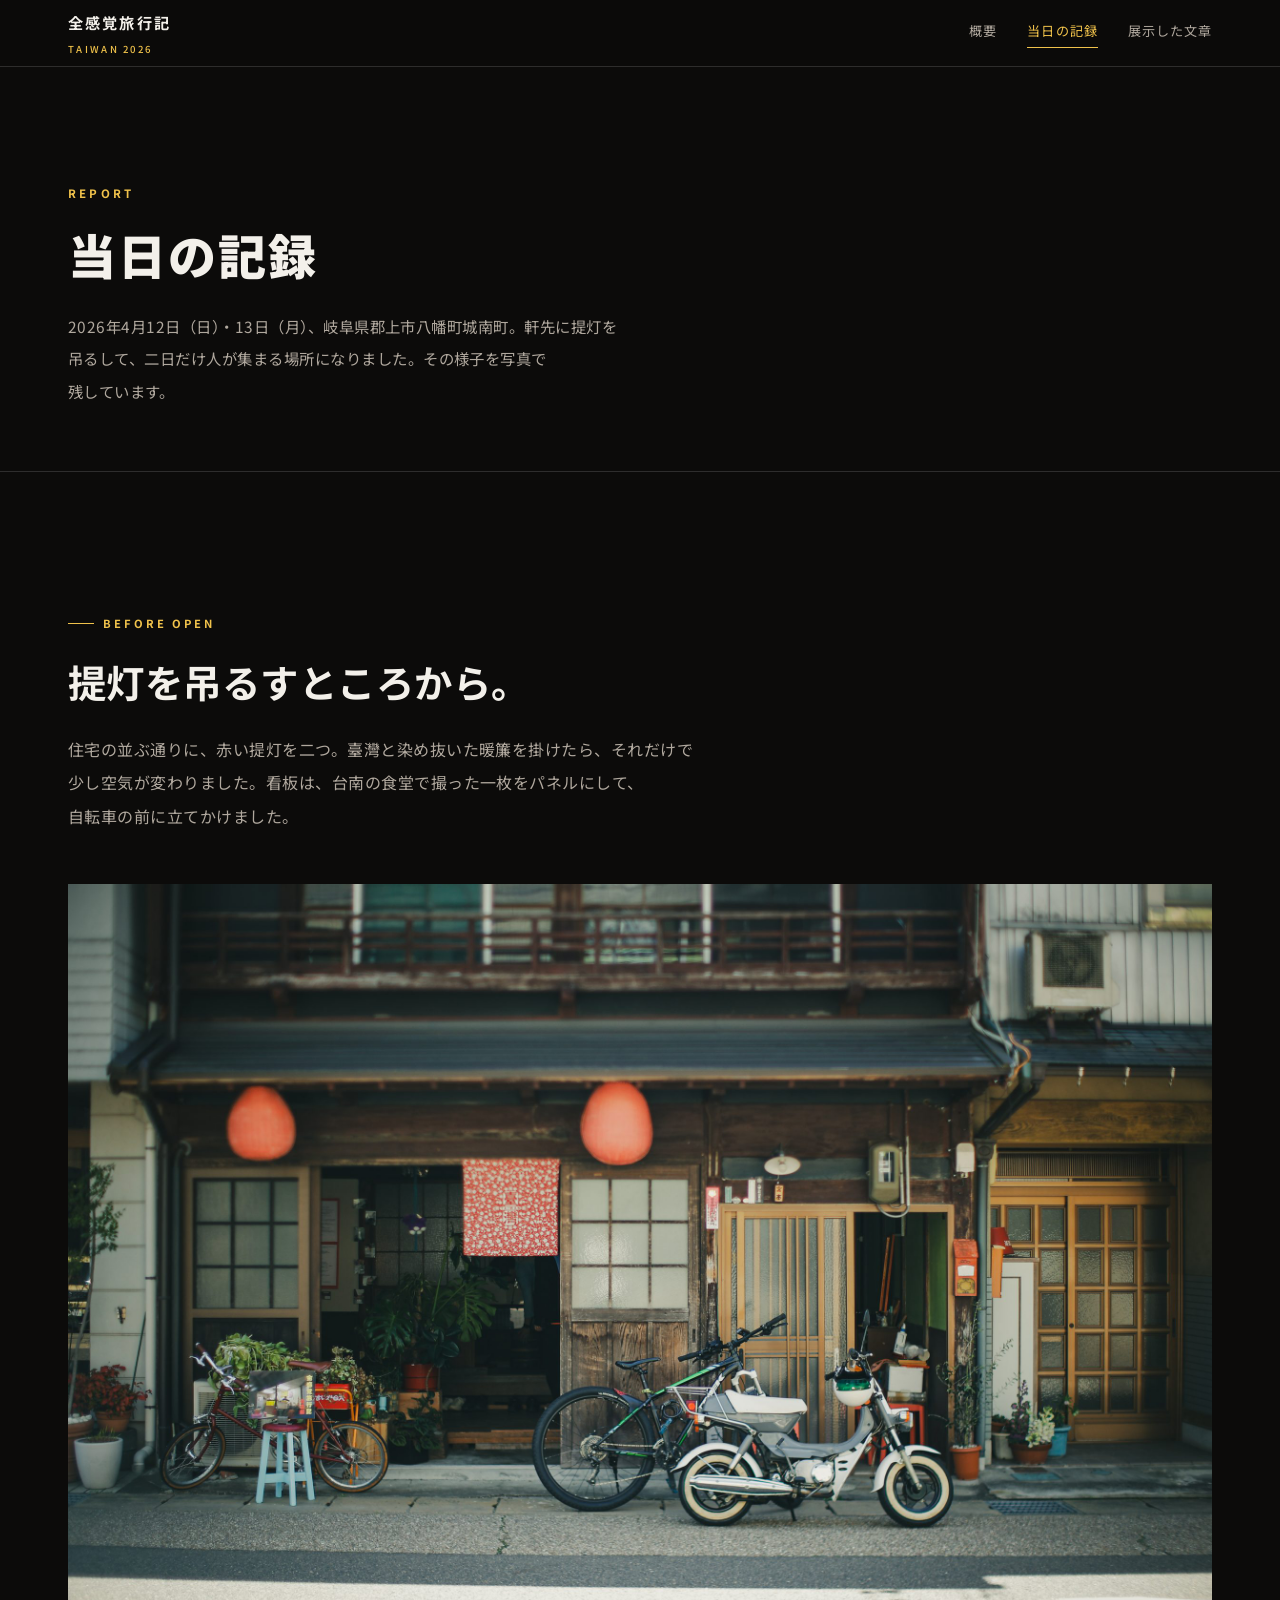
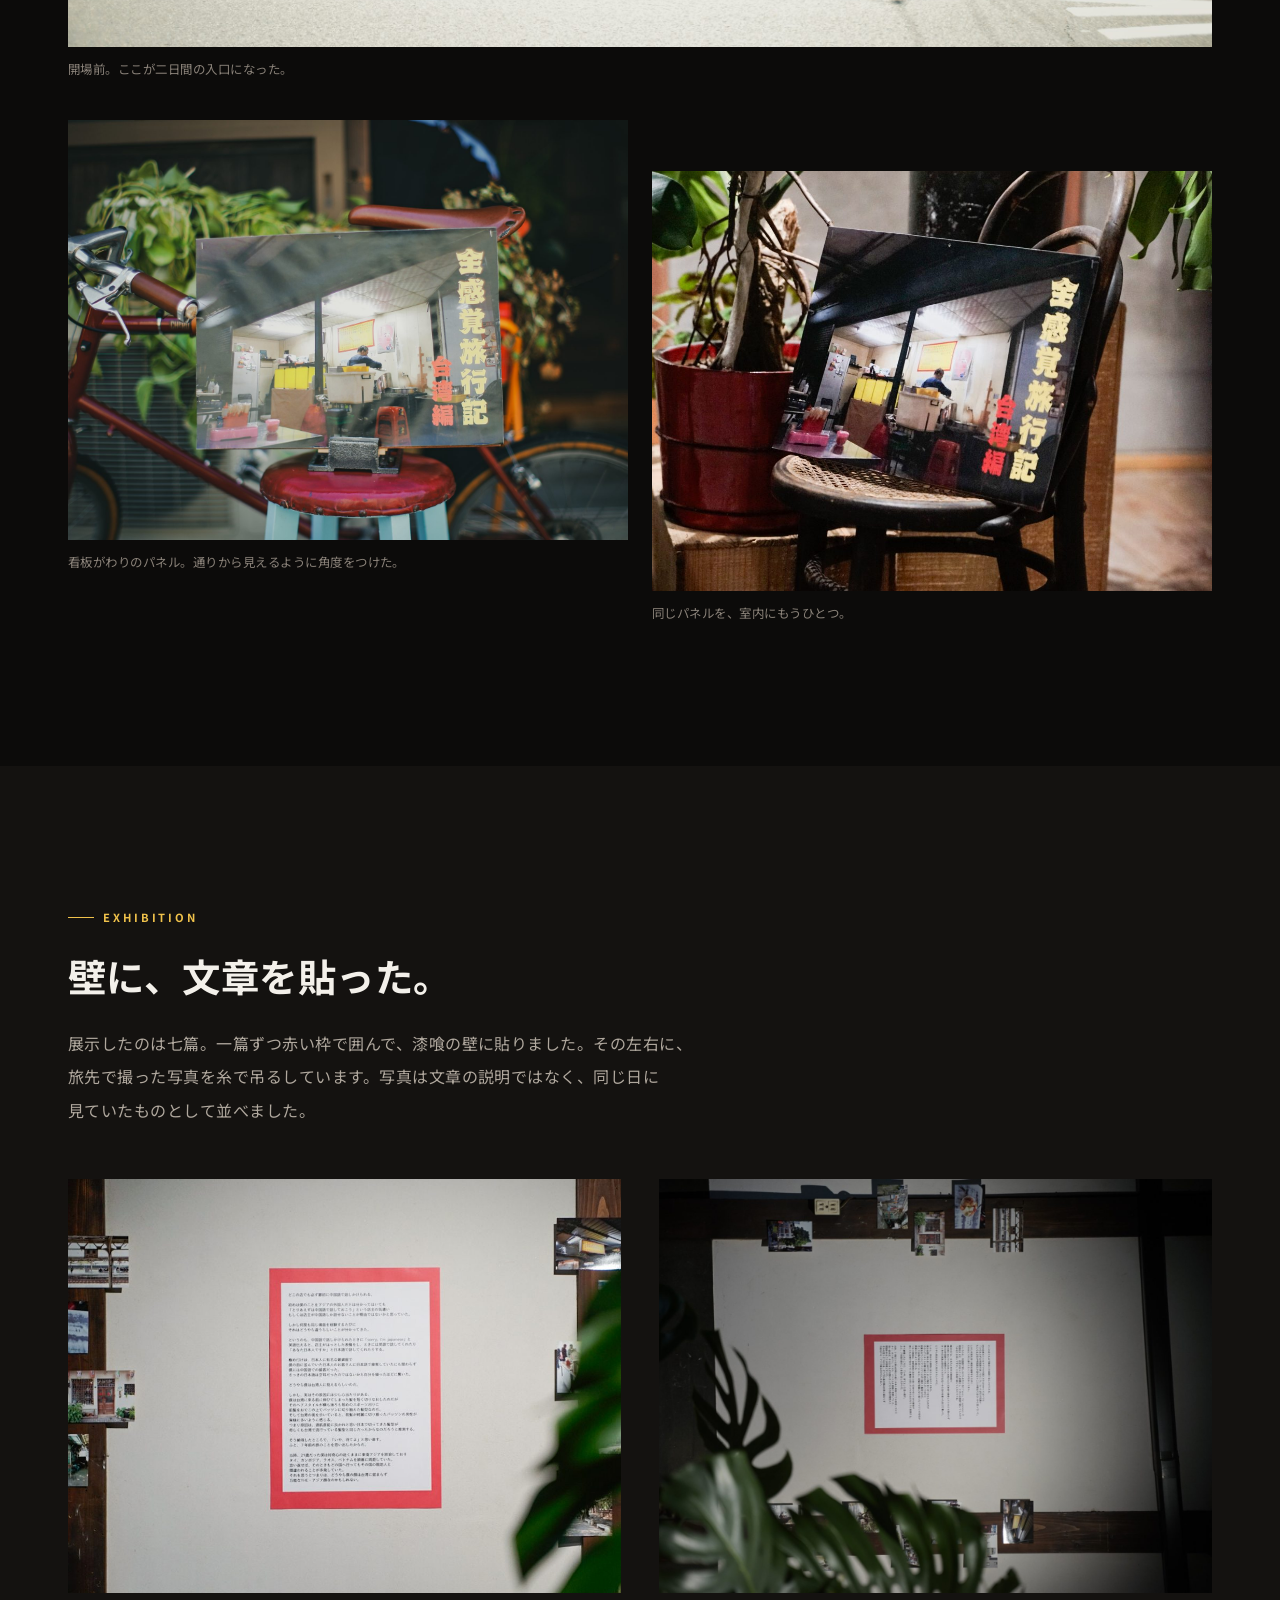
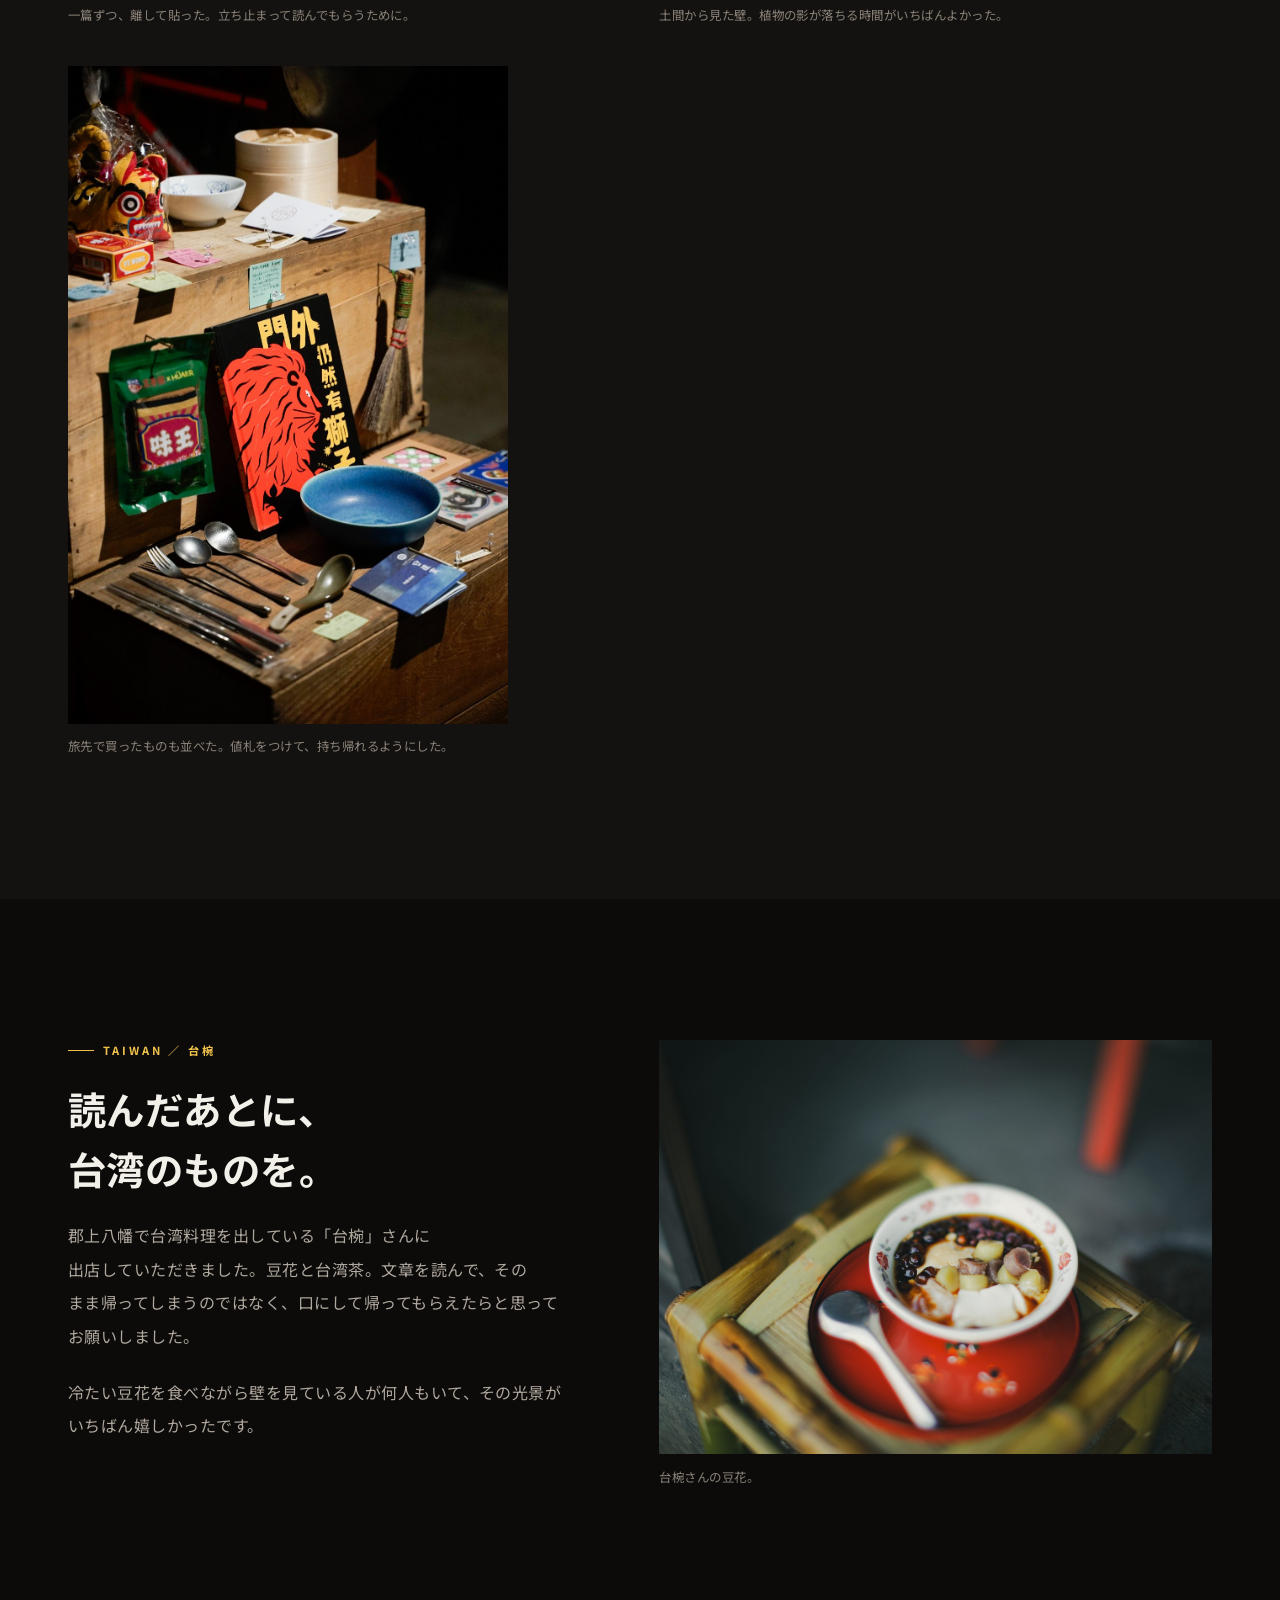
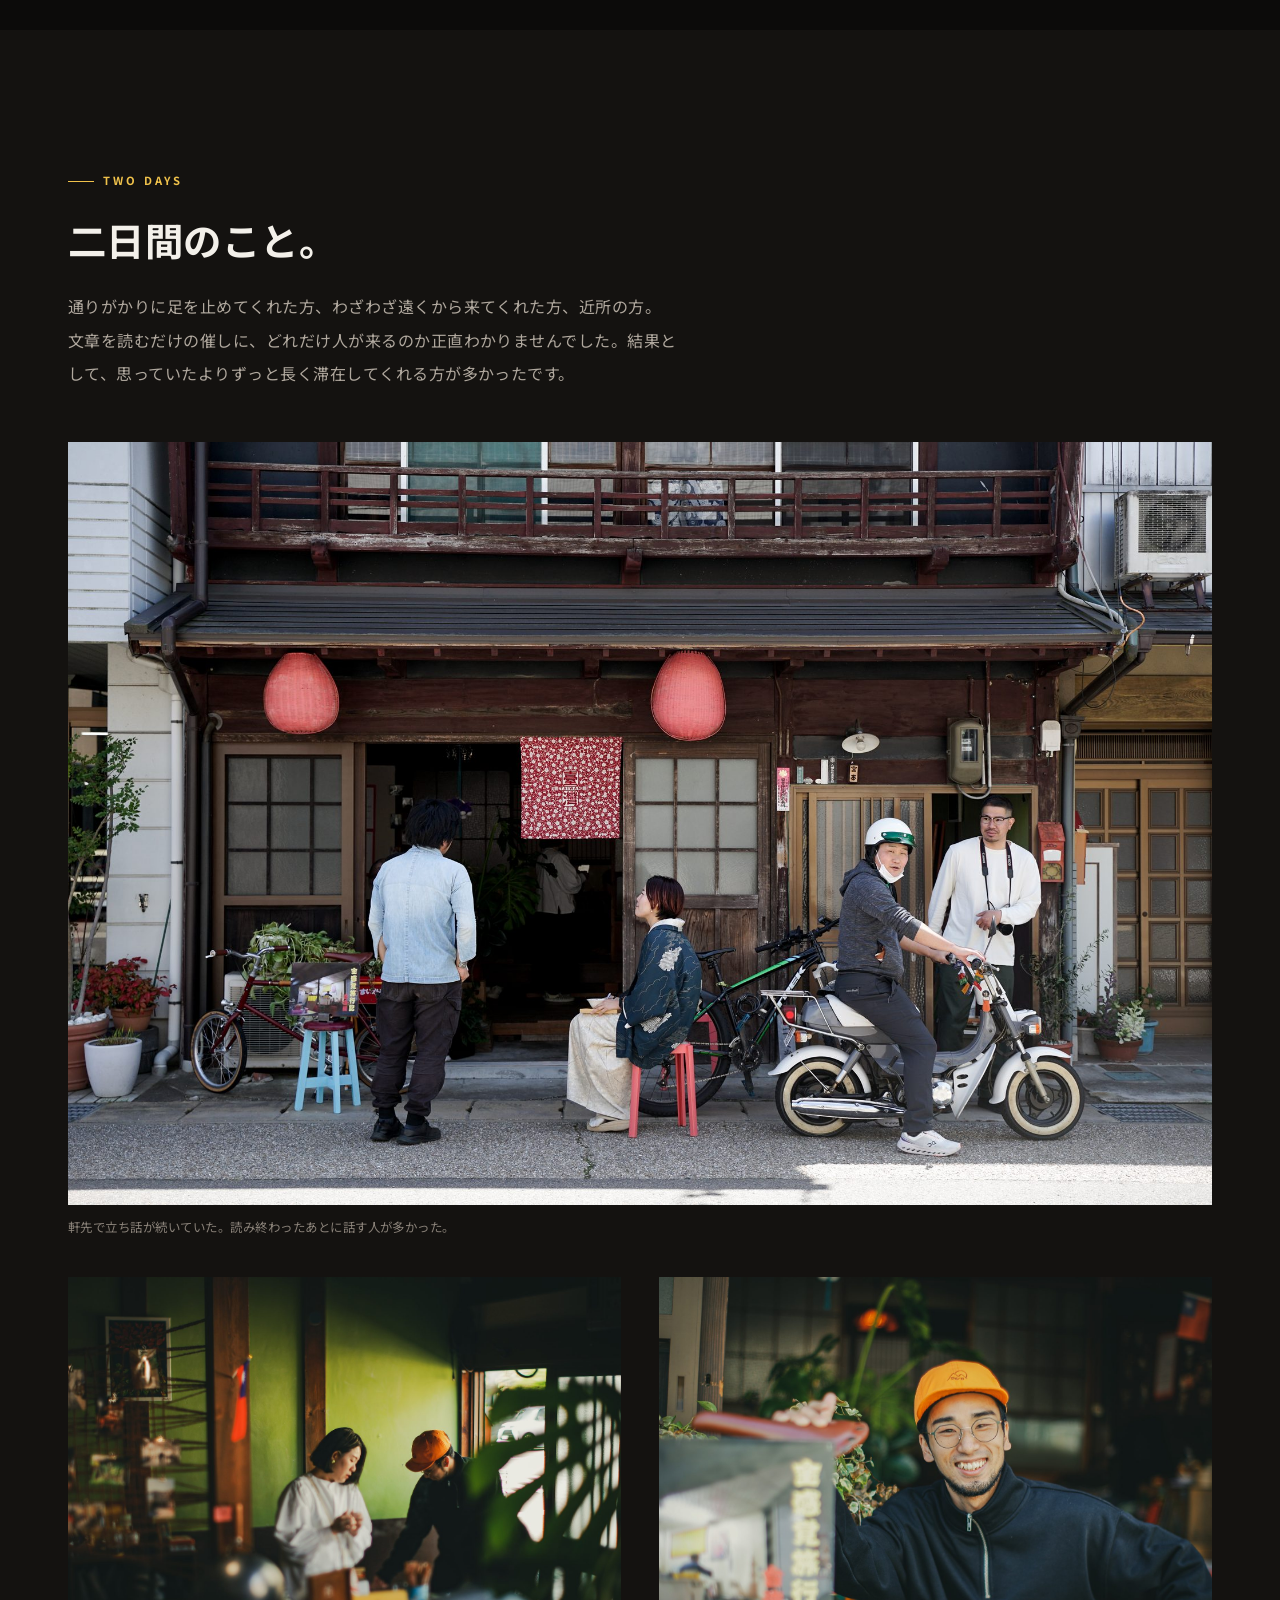
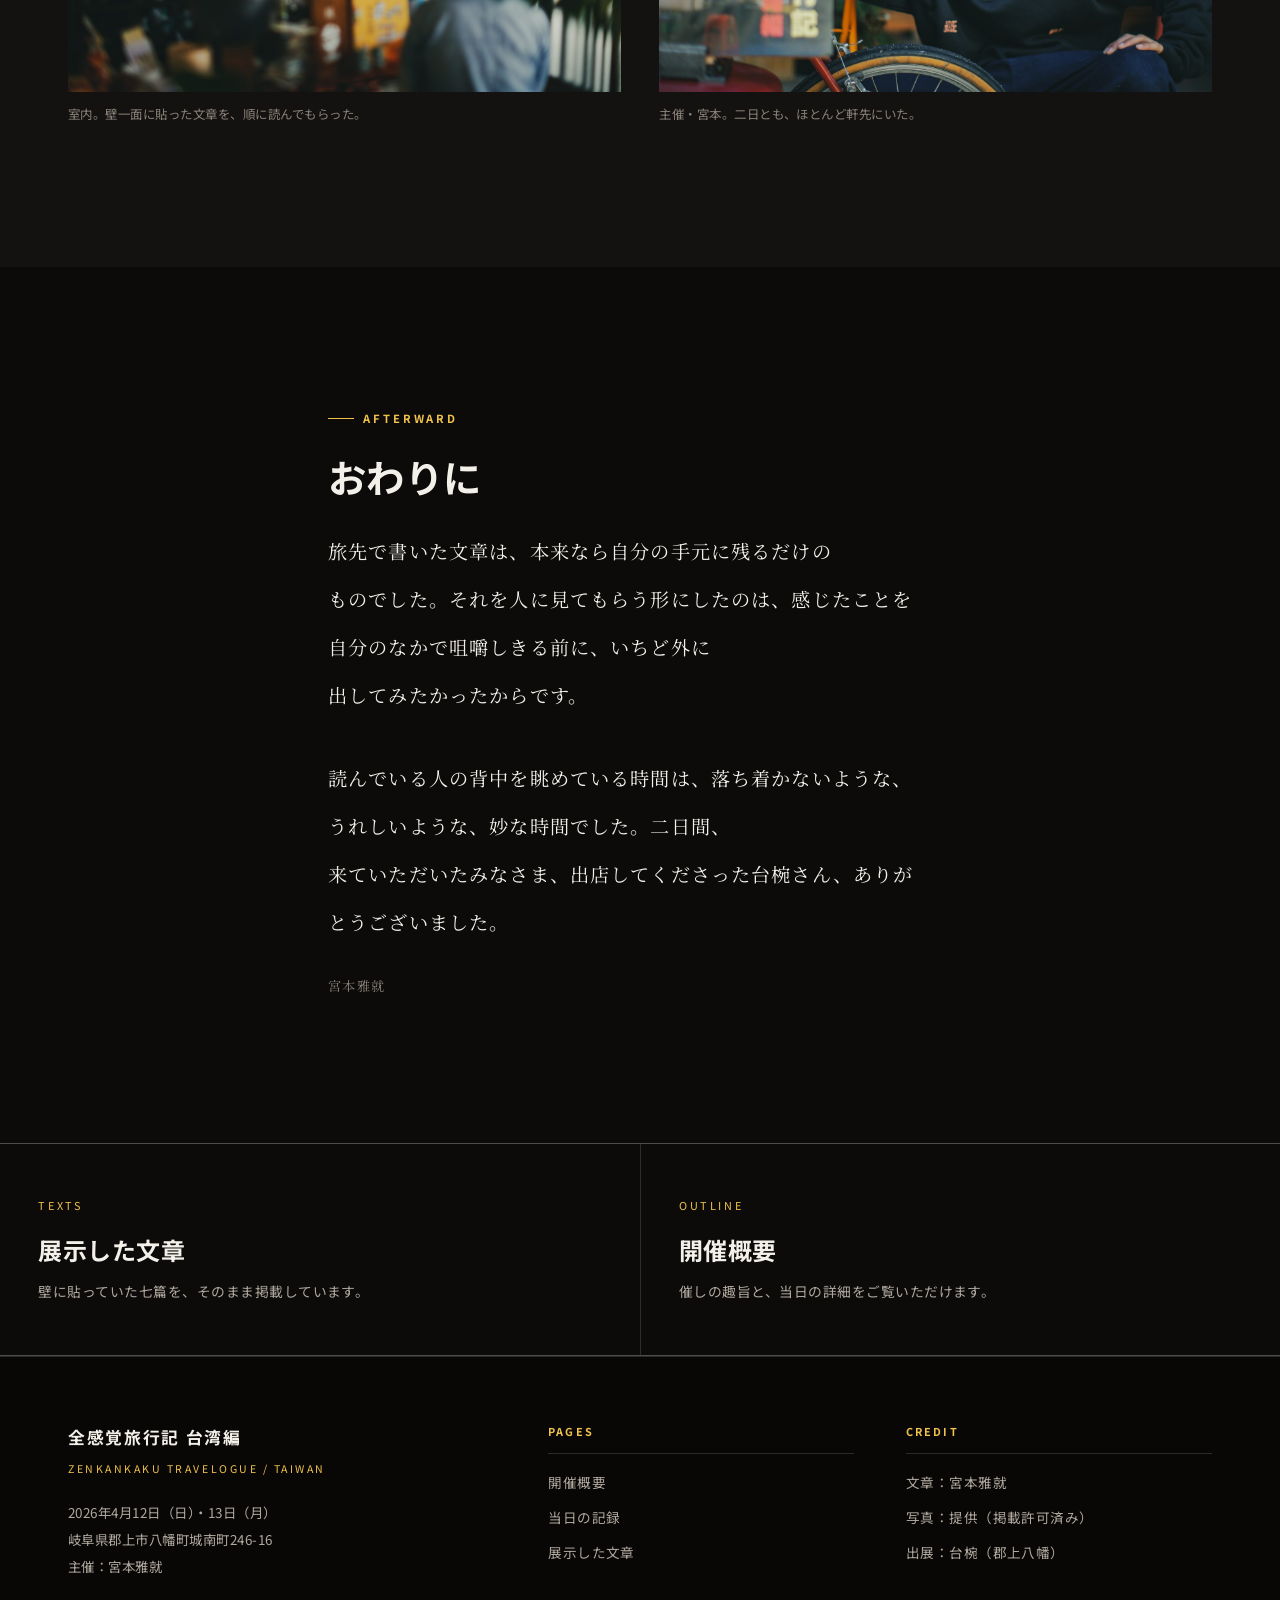
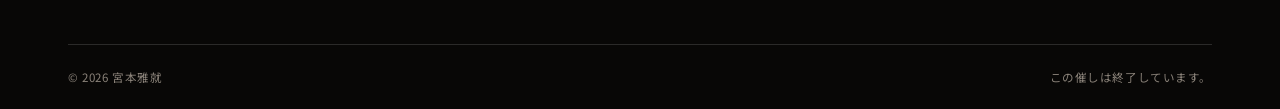
==== report.html @ f2e6f3c2 "Add files via upload" ====
<!DOCTYPE html>
<html lang="ja">
<head>
<meta charset="UTF-8">
<meta name="viewport" content="width=device-width, initial-scale=1.0">
<title>当日の記録｜全感覚旅行記 台湾編</title>
<meta name="description" content="2026年4月12日・13日に岐阜県郡上市八幡町で開催した「全感覚旅行記 台湾編」の記録です。二日間の会場の様子を写真でご覧いただけます。">
<meta property="og:type" content="article">
<meta property="og:url" content="https://20260412-wine.vercel.app/report.html">
<meta property="og:title" content="当日の記録｜全感覚旅行記 台湾編">
<meta property="og:description" content="二日間の会場の様子を写真でご覧いただけます。">
<meta property="og:image" content="https://20260412-wine.vercel.app/crowd-storefront.jpg">
<meta property="og:locale" content="ja_JP">
<meta name="twitter:card" content="summary_large_image">
<meta name="format-detection" content="telephone=no">
<link rel="preconnect" href="https://fonts.googleapis.com">
<link rel="preconnect" href="https://fonts.gstatic.com" crossorigin>
<link href="https://fonts.googleapis.com/css2?family=Noto+Sans+JP:wght@400;500;700;900&family=Noto+Serif+JP:wght@400;500&display=swap" rel="stylesheet">
<link rel="stylesheet" href="style.css">
</head>
<body>
<a class="skip" href="#main">本文へスキップ</a>

<header class="hd">
  <div class="hd__in">
    <a class="hd__logo" href="index.html">全感覚旅行記<small>TAIWAN 2026</small></a>
    <nav class="hd__nav" aria-label="ページ">
      <a href="index.html">概要</a>
      <a href="report.html" aria-current="page">当日の記録</a>
      <a href="texts.html">展示した文章</a>
    </nav>
  </div>
</header>

<main id="main" lang="ja">

<section class="phead">
  <div class="wrap">
    <p class="phead__en">REPORT</p>
    <h1 class="phead__title">当日の記録</h1>
    <p class="phead__lead">2026年4月12日（日）・13日（月）、岐阜県郡上市八幡町城南町。軒先に提灯を吊るして、二日だけ人が集まる場所になりました。その様子を写真で残しています。</p>
  </div>
</section>

<!-- ══════════ 開場前 ══════════ -->
<section class="sec sec--xl" aria-labelledby="r1">
  <div class="wrap">
    <div class="read">
      <p class="eyebrow">BEFORE OPEN</p>
      <h2 class="h2" id="r1">提灯を吊るすところから。</h2>
      <p class="lead">住宅の並ぶ通りに、赤い提灯を二つ。臺灣と染め抜いた暖簾を掛けたら、それだけで少し空気が変わりました。看板は、台南の食堂で撮った一枚をパネルにして、自転車の前に立てかけました。</p>
    </div>
    <figure class="rv" style="margin-top:clamp(32px,4vw,56px);">
      <div class="ph"><img src="hero-storefront.jpg" alt="赤い提灯と臺灣の暖簾を掛けた会場の外観。軒先に自転車と原付、青いスツールに案内パネルが置かれている" loading="lazy" width="2400" height="1600"></div>
      <figcaption class="figcap">開場前。ここが二日間の入口になった。</figcaption>
    </figure>
    <div class="gal gal--offset rv" style="margin-top:clamp(24px,3vw,44px);">
      <figure>
        <div class="ph"><img src="panel-bike.jpg" alt="自転車のサドルの前に立てかけられた案内パネル。台湾の食堂の写真に黄色い文字が入っている" loading="lazy" width="1800" height="1200"></div>
        <figcaption class="figcap">看板がわりのパネル。通りから見えるように角度をつけた。</figcaption>
      </figure>
      <figure>
        <div class="ph"><img src="panel-chair.jpg" alt="観葉植物のそばの椅子に置かれた案内パネル" loading="lazy" width="1080" height="1616"></div>
        <figcaption class="figcap">同じパネルを、室内にもうひとつ。</figcaption>
      </figure>
    </div>
  </div>
</section>

<!-- ══════════ 展示 ══════════ -->
<section class="sec sec--xl sec--tint" aria-labelledby="r2">
  <div class="wrap">
    <div class="read">
      <p class="eyebrow">EXHIBITION</p>
      <h2 class="h2" id="r2">壁に、文章を貼った。</h2>
      <p class="lead">展示したのは七篇。一篇ずつ赤い枠で囲んで、漆喰の壁に貼りました。その左右に、旅先で撮った写真を糸で吊るしています。写真は文章の説明ではなく、同じ日に見ていたものとして並べました。</p>
    </div>
    <div class="duo rv" style="margin-top:clamp(32px,4vw,56px);">
      <figure>
        <div class="ph"><img src="exhibit-wall-v.jpg" alt="漆喰の壁の中央に赤い枠で囲んだ文章が貼られ、その左右に旅先の写真が並んでいる" loading="lazy" width="1033" height="1546"></div>
        <figcaption class="figcap">一篇ずつ、離して貼った。立ち止まって読んでもらうために。</figcaption>
      </figure>
      <figure>
        <div class="ph"><img src="exhibit-wall.jpg" alt="観葉植物越しに見た展示の壁" loading="lazy" width="1600" height="1069"></div>
        <figcaption class="figcap">土間から見た壁。植物の影が落ちる時間がいちばんよかった。</figcaption>
      </figure>
    </div>
    <figure class="rv fig--portrait" style="margin-top:clamp(24px,3vw,44px);">
      <div class="ph"><img src="goods.jpg" alt="木箱の上に並べられた台湾の書籍や器、カトラリー、調味料、獅子の人形" loading="lazy" width="1045" height="1563"></div>
      <figcaption class="figcap">旅先で買ったものも並べた。値札をつけて、持ち帰れるようにした。</figcaption>
    </figure>
  </div>
</section>

<!-- ══════════ 出展 ══════════ -->
<section class="sec sec--xl" aria-labelledby="r3">
  <div class="wrap">
    <div class="duo duo--wide rv">
      <div>
        <p class="eyebrow">TAIWAN ／ 台椀</p>
        <h2 class="h2" id="r3">読んだあとに、<br>台湾のものを。</h2>
        <p class="lead">郡上八幡で台湾料理を出している「台椀」さんに出店していただきました。豆花と台湾茶。文章を読んで、そのまま帰ってしまうのではなく、口にして帰ってもらえたらと思ってお願いしました。</p>
        <p class="lead" style="margin-top:1.4rem;">冷たい豆花を食べながら壁を見ている人が何人もいて、その光景がいちばん嬉しかったです。</p>
      </div>
      <figure>
        <div class="ph"><img src="douhua.jpg" alt="竹のトレーにのせられた赤い器の豆花。タピオカと芋圓、小豆がのっている" loading="lazy" width="1800" height="1200"></div>
        <figcaption class="figcap">台椀さんの豆花。</figcaption>
      </figure>
    </div>
  </div>
</section>

<!-- ══════════ 二日間 ══════════ -->
<section class="sec sec--xl sec--tint" aria-labelledby="r4">
  <div class="wrap">
    <div class="read">
      <p class="eyebrow">TWO DAYS</p>
      <h2 class="h2" id="r4">二日間のこと。</h2>
      <p class="lead">通りがかりに足を止めてくれた方、わざわざ遠くから来てくれた方、近所の方。文章を読むだけの催しに、どれだけ人が来るのか正直わかりませんでした。結果として、思っていたよりずっと長く滞在してくれる方が多かったです。</p>
    </div>
    <figure class="rv" style="margin-top:clamp(32px,4vw,56px);">
      <div class="ph"><img src="crowd-storefront.jpg" alt="会場の前で立ち話をする人たち。椅子に座って豆花を食べている人もいる" loading="lazy" width="2000" height="1333"></div>
      <figcaption class="figcap">軒先で立ち話が続いていた。読み終わったあとに話す人が多かった。</figcaption>
    </figure>
    <div class="duo rv" style="margin-top:clamp(24px,3vw,44px);">
      <figure>
        <div class="ph"><img src="visitors.jpg" alt="緑の壁の室内で、来場した方が展示を見ている様子" loading="lazy" width="1800" height="1200"></div>
        <figcaption class="figcap">室内。壁一面に貼った文章を、順に読んでもらった。</figcaption>
      </figure>
      <figure>
        <div class="ph"><img src="host.jpg" alt="オレンジ色のキャップをかぶり、自転車の横で笑っている主催者" loading="lazy" width="1800" height="1200"></div>
        <figcaption class="figcap">主催・宮本。二日とも、ほとんど軒先にいた。</figcaption>
      </figure>
    </div>
  </div>
</section>

<!-- ══════════ おわりに ══════════ -->
<section class="sec sec--xl" aria-labelledby="r5">
  <div class="wrap read">
    <p class="eyebrow">AFTERWARD</p>
    <h2 class="h2" id="r5">おわりに</h2>
    <div class="statement__body rv">
      <p>旅先で書いた文章は、本来なら自分の手元に残るだけのものでした。それを人に見てもらう形にしたのは、感じたことを自分のなかで咀嚼しきる前に、いちど外に出してみたかったからです。</p>
      <p>読んでいる人の背中を眺めている時間は、落ち着かないような、うれしいような、妙な時間でした。二日間、来ていただいたみなさま、出店してくださった台椀さん、ありがとうございました。</p>
      <p class="statement__sign">宮本雅就</p>
    </div>
  </div>
</section>

<nav class="next" aria-label="ほかのページ">
  <a class="next__item" href="texts.html">
    <span class="next__label">TEXTS</span>
    <span class="next__title">展示した文章</span>
    <span class="next__text">壁に貼っていた七篇を、そのまま掲載しています。</span>
  </a>
  <a class="next__item" href="index.html">
    <span class="next__label">OUTLINE</span>
    <span class="next__title">開催概要</span>
    <span class="next__text">催しの趣旨と、当日の詳細をご覧いただけます。</span>
  </a>
</nav>

</main>

<footer class="ft">
  <div class="wrap">
    <div class="ft__top">
      <div>
        <p class="ft__mark">全感覚旅行記 台湾編</p>
        <p class="ft__sub">ZENKANKAKU TRAVELOGUE / TAIWAN</p>
        <p class="ft__addr">2026年4月12日（日）・13日（月）<br>岐阜県郡上市八幡町城南町246-16<br>主催：宮本雅就</p>
      </div>
      <div>
        <p class="ft__ttl">PAGES</p>
        <ul class="ft__list">
          <li><a href="index.html">開催概要</a></li>
          <li><a href="report.html">当日の記録</a></li>
          <li><a href="texts.html">展示した文章</a></li>
        </ul>
      </div>
      <div>
        <p class="ft__ttl">CREDIT</p>
        <ul class="ft__list">
          <li>文章：宮本雅就</li>
          <li>写真：提供（掲載許可済み）</li>
          <li>出展：台椀（郡上八幡）</li>
        </ul>
      </div>
    </div>
    <div class="ft__bottom">
      <p>© 2026 宮本雅就</p>
      <p>この催しは終了しています。</p>
    </div>
  </div>
</footer>

<script src="main.js"></script>
</body>
</html>
---- style.css ----
@charset "UTF-8";
/* ==========================================================================
   全感覚旅行記 台湾編 ｜ 2026.04.12–13 ＠郡上八幡
   設計方針
   - 会場の記憶（赤提灯・蛍光灯・夜の食堂）を、黒地に置き換える
   - 差し色は告知ビジュアルから採った黄と、提灯の朱の2色だけ
   - 展示物は「文章」。だから本文は明朝で、行間を広く取る
   - 見出しとラベルはゴシック。読ませる面と、案内する面を書体で分ける
   ========================================================================== */

:root{
  --bg:      #0C0B0A;   /* 黒。少し暖色に振って写真となじませる */
  --bg2:     #141210;   /* 一段明るい面 */
  --bg3:     #1E1B18;   /* カード */
  --ink:     #F3F0EA;   /* 本文の白 */
  --ink-sub: #B0A89E;   /* 副次テキスト（黒地 AA 8.0） */
  --ink-dim: #8A8279;   /* 注記（黒地 AA 5.1） */
  --yellow:  #F0C24B;   /* 告知ビジュアルの黄 */
  --red:     #E4644A;   /* 提灯の朱。黒地で読める明度に調整 */
  --line:    rgba(255,255,255,.14);
  --line-2:  rgba(255,255,255,.28);

  --pad-xl: clamp(96px,11vw,180px);
  --pad-lg: clamp(64px,8vw,120px);
  --pad-md: clamp(44px,5.5vw,80px);

  --wrap:   1240px;
  --read:   720px;      /* 文章を読ませる幅 */
  --ease:   cubic-bezier(.22,.75,.28,1);
}

/* ── リセット ─────────────────────────────────────────── */
*,*::before,*::after{ box-sizing:border-box; }
html{ scroll-behavior:smooth; -webkit-text-size-adjust:100%; }
body{
  margin:0; background:var(--bg); color:var(--ink);
  font-family:"Noto Sans JP","Hiragino Kaku Gothic ProN","Yu Gothic",sans-serif;
  font-size:16px; line-height:1.95; letter-spacing:.03em;
  -webkit-font-smoothing:antialiased; overflow-x:hidden;
}
img{ display:block; max-width:100%; height:auto; }
a{ color:inherit; }
h1,h2,h3,h4,p,figure,dl,dd,ul,ol,blockquote{ margin:0; padding:0; }
ul,ol{ list-style:none; }
table{ border-collapse:collapse; width:100%; }
:focus-visible{ outline:2px solid var(--yellow); outline-offset:3px; }

/* 日本語は単語の区切りに空白がないため、文節で折り返すよう指定する。
   （Chrome / Edge 119以降。lang="ja" の範囲でのみ働く） */
body{ line-break:strict; word-break:auto-phrase; }
h1,h2,h3{ word-break:normal; text-wrap:balance; }

.u-hidden{
  position:absolute!important; width:1px; height:1px; margin:-1px;
  padding:0; overflow:hidden; clip:rect(0 0 0 0); white-space:nowrap; border:0;
}
.skip{ position:absolute; left:-9999px; top:0; z-index:200; background:var(--yellow); color:#000; padding:.8rem 1.4rem; }
.skip:focus{ left:0; }

/* ── レイアウト ───────────────────────────────────────── */
.wrap{ width:100%; max-width:var(--wrap); margin-inline:auto; padding-inline:clamp(20px,5vw,48px); }
.read{ max-width:var(--read); margin-inline:auto; }
/* 全幅の写真と組み合わせて使う導入文は、写真と左端をそろえる */
.wrap > .read{ margin-inline:0; }
.sec{ padding-block:var(--pad-lg); }
.sec--xl{ padding-block:var(--pad-xl); }
.sec--md{ padding-block:var(--pad-md); }
.sec--tint{ background:var(--bg2); }
.rule{ border-top:1px solid var(--line); }

/* ── ヘッダー ─────────────────────────────────────────── */
.hd{
  position:sticky; top:0; z-index:90;
  background:rgba(12,11,10,.86); backdrop-filter:blur(12px);
  border-bottom:1px solid var(--line);
}
.hd__in{
  max-width:var(--wrap); margin-inline:auto; padding-inline:clamp(20px,5vw,48px);
  height:66px; display:flex; align-items:center; justify-content:space-between; gap:1.5rem;
}
.hd__logo{ font-size:.95rem; font-weight:700; letter-spacing:.14em; text-decoration:none; }
.hd__logo small{ display:block; font-size:.6rem; letter-spacing:.24em; color:var(--yellow); font-weight:500; margin-top:.15rem; }
.hd__nav{ display:flex; gap:clamp(14px,2.4vw,30px); }
.hd__nav a{
  font-size:.82rem; letter-spacing:.08em; text-decoration:none; color:var(--ink-sub);
  padding-bottom:.25rem; border-bottom:1px solid transparent; transition:color .2s var(--ease), border-color .2s var(--ease);
}
.hd__nav a:hover{ color:var(--ink); border-color:var(--yellow); }
.hd__nav a[aria-current="page"]{ color:var(--yellow); border-color:var(--yellow); }
@media (max-width:560px){
  .hd__in{ height:auto; padding-block:.8rem; flex-direction:column; align-items:flex-start; gap:.6rem; }
  .hd__nav{ gap:1rem; }
}

/* ── ヒーロー（縦書きのタイトル） ─────────────────────── */
.hero{ position:relative; min-height:clamp(520px,88vh,900px); display:flex; align-items:flex-end; overflow:hidden; }
.hero__bg{ position:absolute; inset:0; }
.hero__bg img{ width:100%; height:100%; object-fit:cover; }
.hero__bg::after{
  content:""; position:absolute; inset:0;
  background:linear-gradient(180deg, rgba(12,11,10,.72) 0%, rgba(12,11,10,.30) 38%, rgba(12,11,10,.92) 100%);
}
/* タイトルは hero そのものを基準に絶対配置する（h1 は hero の直下に置いてある）。
   右端の縦組み、日時は左下。横方向で重ならないよう hero__in に右余白を取る。
   文字サイズは幅と高さの小さいほうに追従させ、max-height で見切れも防ぐ。 */
.hero__in{
  position:relative; z-index:2; width:100%;
  padding-block:clamp(40px,6vw,80px);
  padding-inline-end:clamp(76px,15vw,150px);
}
.hero__title{
  writing-mode:vertical-rl; text-orientation:upright;
  position:absolute; z-index:2;
  top:clamp(88px,12vh,140px); right:clamp(20px,5vw,48px);
  max-height:calc(100% - clamp(150px,20vh,190px));
  display:flex; align-items:flex-start; gap:clamp(6px,1vw,14px);
  font-weight:900; letter-spacing:.1em; color:var(--yellow);
  text-shadow:0 2px 18px rgba(0,0,0,.85), 0 0 2px rgba(0,0,0,.9);
}
.hero__main{ font-size:clamp(2.2rem,min(7.4vw,7.6vh),4.4rem); line-height:1; }
.hero__sub{ font-size:clamp(1.2rem,min(3.4vw,3.5vh),2rem); line-height:1; color:var(--red); margin-top:.7em; }
.hero__meta{ display:flex; flex-wrap:wrap; align-items:baseline; gap:.6rem 1.6rem; margin-bottom:1.1rem; }
.hero__date{ font-size:clamp(1.15rem,2.8vw,1.9rem); font-weight:700; letter-spacing:.06em; }
.hero__day{ font-size:.8rem; letter-spacing:.18em; color:var(--yellow); }
.hero__place{ font-size:.9rem; color:var(--ink-sub); line-height:1.8; max-width:26em; }
.hero__done{
  display:inline-block; margin-bottom:1.2rem; padding:.35rem 1rem;
  border:1px solid var(--line-2); font-size:.72rem; letter-spacing:.16em; color:var(--ink-dim);
}
@media (max-width:700px){
  .hero__title{ top:clamp(64px,8vh,92px); right:clamp(16px,4vw,28px); }
  .hero{ min-height:clamp(520px,82vh,760px); }
}

/* ── 見出し ───────────────────────────────────────────── */
.eyebrow{
  display:flex; align-items:center; gap:.8em;
  font-size:.7rem; font-weight:700; letter-spacing:.26em; color:var(--yellow); margin-bottom:1.1rem;
}
.eyebrow::before{ content:""; width:26px; height:1px; background:var(--yellow); flex:none; }
.h2{ font-size:clamp(1.5rem,3.6vw,2.4rem); font-weight:700; line-height:1.55; margin-bottom:1.3rem; }
.h3{ font-size:clamp(1.1rem,2.2vw,1.4rem); font-weight:700; line-height:1.6; margin-bottom:.8rem; }
.lead{ font-size:1rem; line-height:2.1; color:var(--ink-sub); max-width:40em; }

/* ── ステートメント（明朝・大きめ） ───────────────────── */
.statement{ background:var(--bg2); }
.statement__body{
  font-family:"Noto Serif JP","Hiragino Mincho ProN","Yu Mincho",serif;
  font-size:clamp(1rem,1.9vw,1.2rem); line-height:2.5; letter-spacing:.06em;
}
.statement__body p + p{ margin-top:1.8em; }
.statement__sign{ margin-top:2.6rem; font-size:.82rem; letter-spacing:.1em; color:var(--ink-dim); }

/* ── 写真 ─────────────────────────────────────────────── */
.ph{ background:var(--bg3); overflow:hidden; }
.ph img{ display:block; width:100%; height:100%; object-fit:cover; }
/* 並べる写真は縦横比をそろえる。縦位置の写真は中央でトリミングされる。
   （高さがばらつくと段組みが崩れて、余白だけが目立つため） */
.trio .ph,.gal .ph,.duo .ph{ aspect-ratio:4/3; }
/* 単独で置く縦位置の写真は、幅を絞って高くなりすぎないようにする */
.fig--portrait{ max-width:min(100%,440px); }
.fig--portrait .ph{ aspect-ratio:auto; }
.figcap{ margin-top:.7rem; font-size:.78rem; line-height:1.85; color:var(--ink-dim); }

.duo{ display:grid; gap:clamp(20px,3vw,40px); }
@media (min-width:860px){ .duo{ grid-template-columns:1fr 1fr; align-items:center; } }
.duo--wide{ align-items:start; }

.trio{ display:grid; gap:clamp(14px,2vw,24px); }
@media (min-width:760px){ .trio{ grid-template-columns:repeat(3,1fr); } }

.gal{ display:grid; gap:clamp(14px,2vw,24px); }
@media (min-width:760px){ .gal{ grid-template-columns:repeat(2,1fr); } }
.gal--offset > *:nth-child(even){ margin-top:clamp(20px,4vw,64px); }

.full{ position:relative; }
.full img{ width:100%; }

/* ── 開催概要テーブル ─────────────────────────────────── */
.info{ border-top:1px solid var(--line); }
.info th,.info td{
  border-bottom:1px solid var(--line); text-align:left; vertical-align:top;
  padding:1.15rem .2rem; font-size:.94rem; line-height:1.95;
}
.info th{ width:9em; font-weight:700; color:var(--yellow); white-space:nowrap; letter-spacing:.08em; }
.info td{ color:var(--ink-sub); }
.info td b{ color:var(--ink); font-weight:700; }
@media (max-width:600px){
  .info th,.info td{ display:block; width:auto; padding-block:.5rem; }
  .info th{ border-bottom:0; padding-bottom:0; }
  .info td{ padding-top:.15rem; padding-bottom:1.1rem; }
}

/* ── 出展者 ───────────────────────────────────────────── */
.exhibitor{ background:var(--bg2); border-left:3px solid var(--red); padding:clamp(28px,4vw,48px); }
.exhibitor__name{ font-size:clamp(1.3rem,2.6vw,1.75rem); font-weight:700; letter-spacing:.06em; margin-bottom:.5rem; }
.exhibitor__yomi{ font-size:.76rem; letter-spacing:.2em; color:var(--red); margin-bottom:1.1rem; }
.exhibitor__text{ font-size:.94rem; line-height:2.05; color:var(--ink-sub); }
.exhibitor__menu{ display:flex; flex-wrap:wrap; gap:.5rem; margin-top:1.4rem; }
.exhibitor__menu li{
  font-size:.8rem; letter-spacing:.06em; padding:.4rem 1rem;
  border:1px solid var(--line-2); color:var(--ink);
}

/* ── ボタン ───────────────────────────────────────────── */
.btns{ display:flex; flex-wrap:wrap; gap:1rem; }
.btn{
  display:inline-flex; align-items:center; justify-content:center; gap:.8em;
  min-height:58px; padding:.9rem 2.2rem;
  font-size:.92rem; font-weight:700; letter-spacing:.08em; text-decoration:none;
  background:var(--yellow); color:#0C0B0A; border:1px solid var(--yellow);
  transition:background .25s var(--ease), color .25s var(--ease);
}
.btn:hover{ background:transparent; color:var(--yellow); }
.btn--ghost{ background:transparent; color:var(--ink); border-color:var(--line-2); }
.btn--ghost:hover{ background:var(--ink); color:#0C0B0A; border-color:var(--ink); }

/* ── 次のページへ ─────────────────────────────────────── */
.next{ display:grid; gap:1px; background:var(--line); border-block:1px solid var(--line); }
@media (min-width:760px){ .next{ grid-template-columns:1fr 1fr; } }
.next__item{
  background:var(--bg); padding:clamp(32px,4vw,56px) clamp(24px,3vw,44px);
  text-decoration:none; display:block; transition:background .25s var(--ease);
}
.next__item:hover{ background:var(--bg2); }
.next__label{ display:block; font-size:.68rem; letter-spacing:.24em; color:var(--yellow); margin-bottom:.9rem; }
.next__title{ display:block; font-size:clamp(1.15rem,2.4vw,1.5rem); font-weight:700; line-height:1.55; margin-bottom:.6rem; }
.next__text{ display:block; font-size:.86rem; line-height:1.9; color:var(--ink-sub); }

/* ── 下層ページの見出し ───────────────────────────────── */
.phead{ padding-block:clamp(64px,9vw,120px) clamp(40px,5vw,64px); border-bottom:1px solid var(--line); }
.phead__en{ font-size:.72rem; font-weight:700; letter-spacing:.28em; color:var(--yellow); margin-bottom:1rem; }
.phead__title{ font-size:clamp(1.8rem,4.6vw,3rem); font-weight:900; line-height:1.4; letter-spacing:.04em; }
.phead__lead{ margin-top:1.4rem; font-size:.96rem; line-height:2.1; color:var(--ink-sub); max-width:38em; }

/* ── 展示した文章 ─────────────────────────────────────── */
.essays{ counter-reset:essay; }
.essay{ padding-block:clamp(56px,7vw,96px); border-top:1px solid var(--line); }
.essay:first-child{ border-top:0; }
.essay__no{
  font-size:.72rem; font-weight:700; letter-spacing:.24em; color:var(--yellow); margin-bottom:1.6rem;
}
.essay__body{
  font-family:"Noto Serif JP","Hiragino Mincho ProN","Yu Mincho",serif;
  font-size:clamp(.98rem,1.7vw,1.08rem); line-height:2.45; letter-spacing:.05em; color:var(--ink);
}
.essay__body p + p{ margin-top:1.9em; }
.essay__body p:first-child::first-letter{ color:var(--yellow); }

.note{
  background:var(--bg2); border:1px solid var(--line); padding:clamp(22px,3vw,32px);
  font-size:.85rem; line-height:2; color:var(--ink-sub);
}
.note b{ color:var(--ink); }

/* ── フッター ─────────────────────────────────────────── */
.ft{ background:#080706; border-top:1px solid var(--line); }
.ft__top{ padding-block:clamp(44px,5vw,72px); display:grid; gap:clamp(28px,4vw,56px); }
@media (min-width:820px){ .ft__top{ grid-template-columns:1.4fr 1fr 1fr; } }
.ft__mark{ font-size:1.05rem; font-weight:700; letter-spacing:.1em; }
.ft__sub{ font-size:.66rem; letter-spacing:.24em; color:var(--yellow); margin-top:.35rem; }
.ft__addr{ font-size:.84rem; line-height:2; color:var(--ink-sub); margin-top:1.2rem; }
.ft__ttl{
  font-size:.68rem; font-weight:700; letter-spacing:.2em; color:var(--yellow);
  padding-bottom:.7rem; margin-bottom:1rem; border-bottom:1px solid var(--line);
}
.ft__list li{ font-size:.85rem; line-height:1.8; color:var(--ink-sub); }
.ft__list li + li{ margin-top:.65rem; }
.ft__list a{ font-size:inherit; text-decoration:none; color:inherit; transition:color .2s var(--ease); }
.ft__list a:hover{ color:var(--yellow); }
.ft__bottom{
  padding-block:1.3rem; border-top:1px solid var(--line);
  display:flex; flex-wrap:wrap; gap:.6rem 1.6rem; align-items:center; justify-content:space-between;
  font-size:.72rem; letter-spacing:.05em; color:var(--ink-dim);
}

/* ── スクロール表示 ───────────────────────────────────── */
.rv{ opacity:0; transform:translateY(24px); transition:opacity .9s var(--ease), transform .9s var(--ease); }
.rv.in{ opacity:1; transform:none; }
@media (prefers-reduced-motion:reduce){
  *{ animation-duration:.01ms!important; transition-duration:.01ms!important; scroll-behavior:auto!important; }
  .rv{ opacity:1; transform:none; }
}
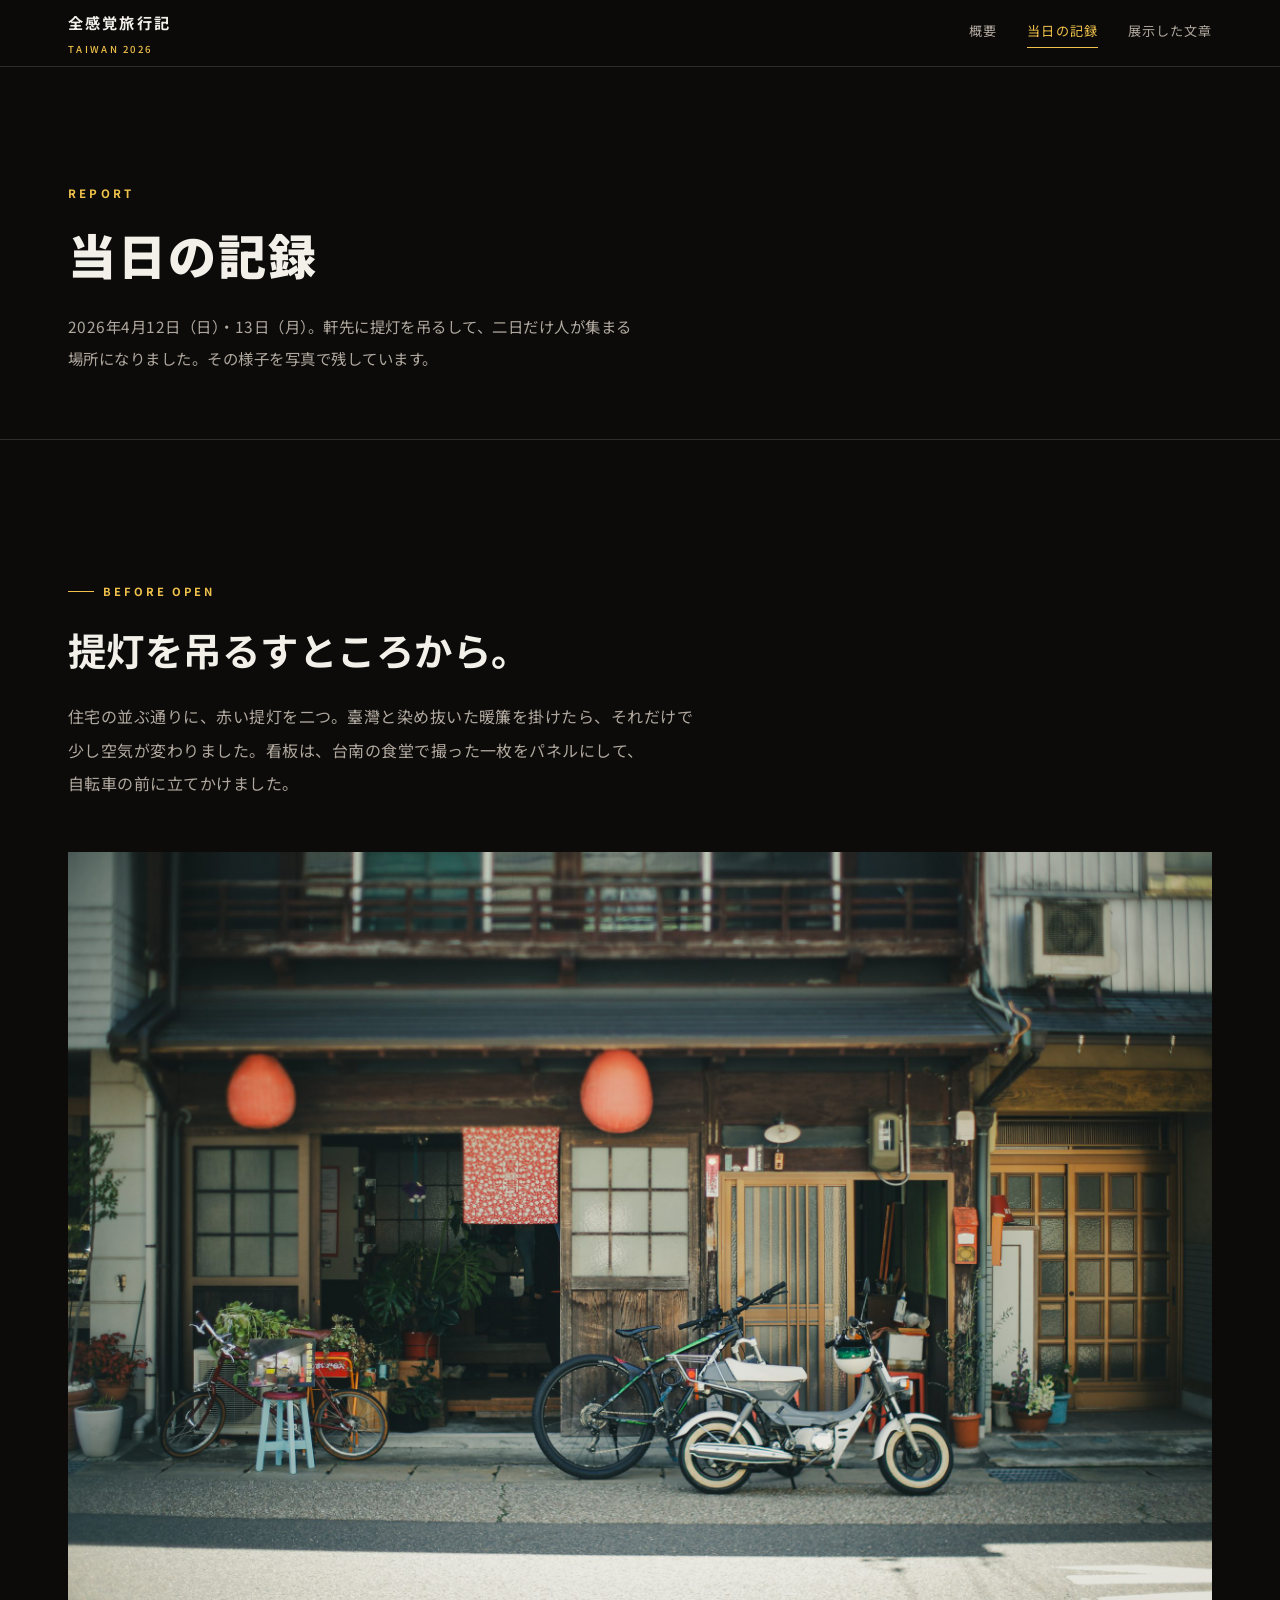
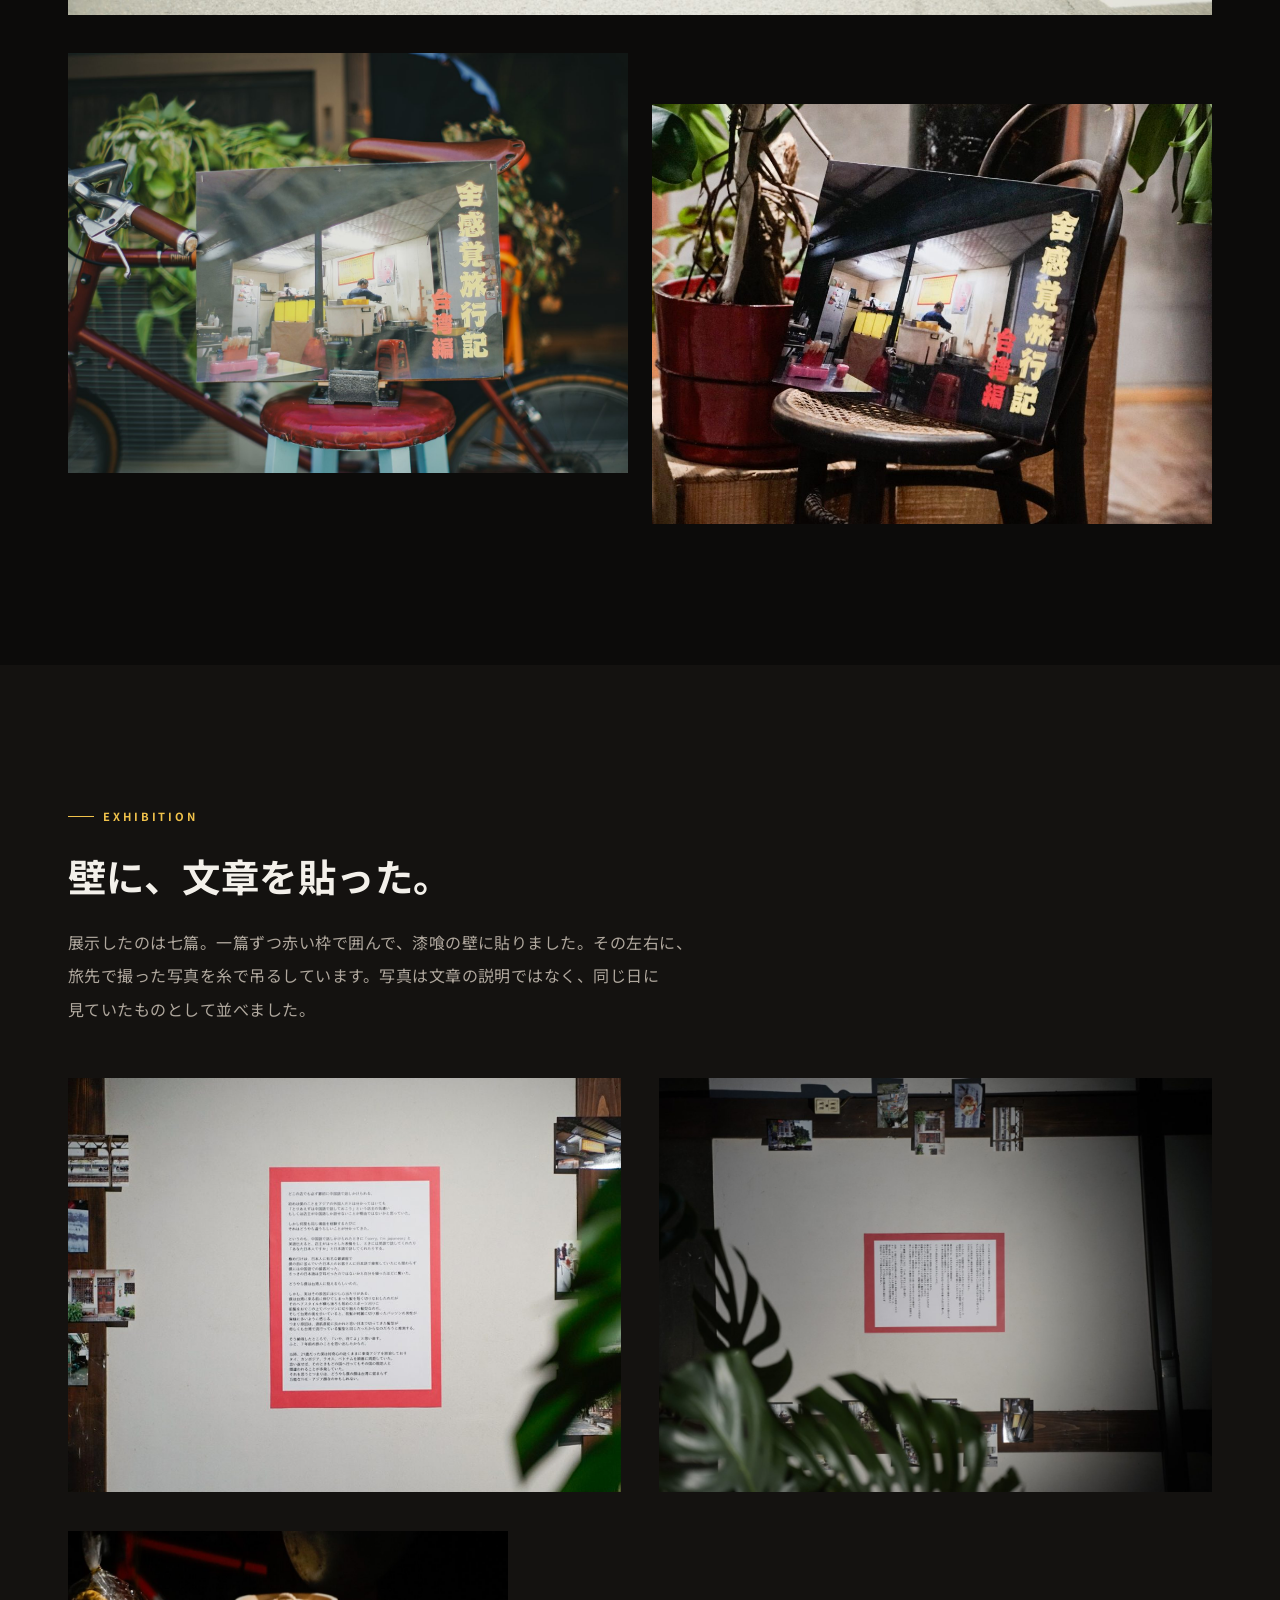
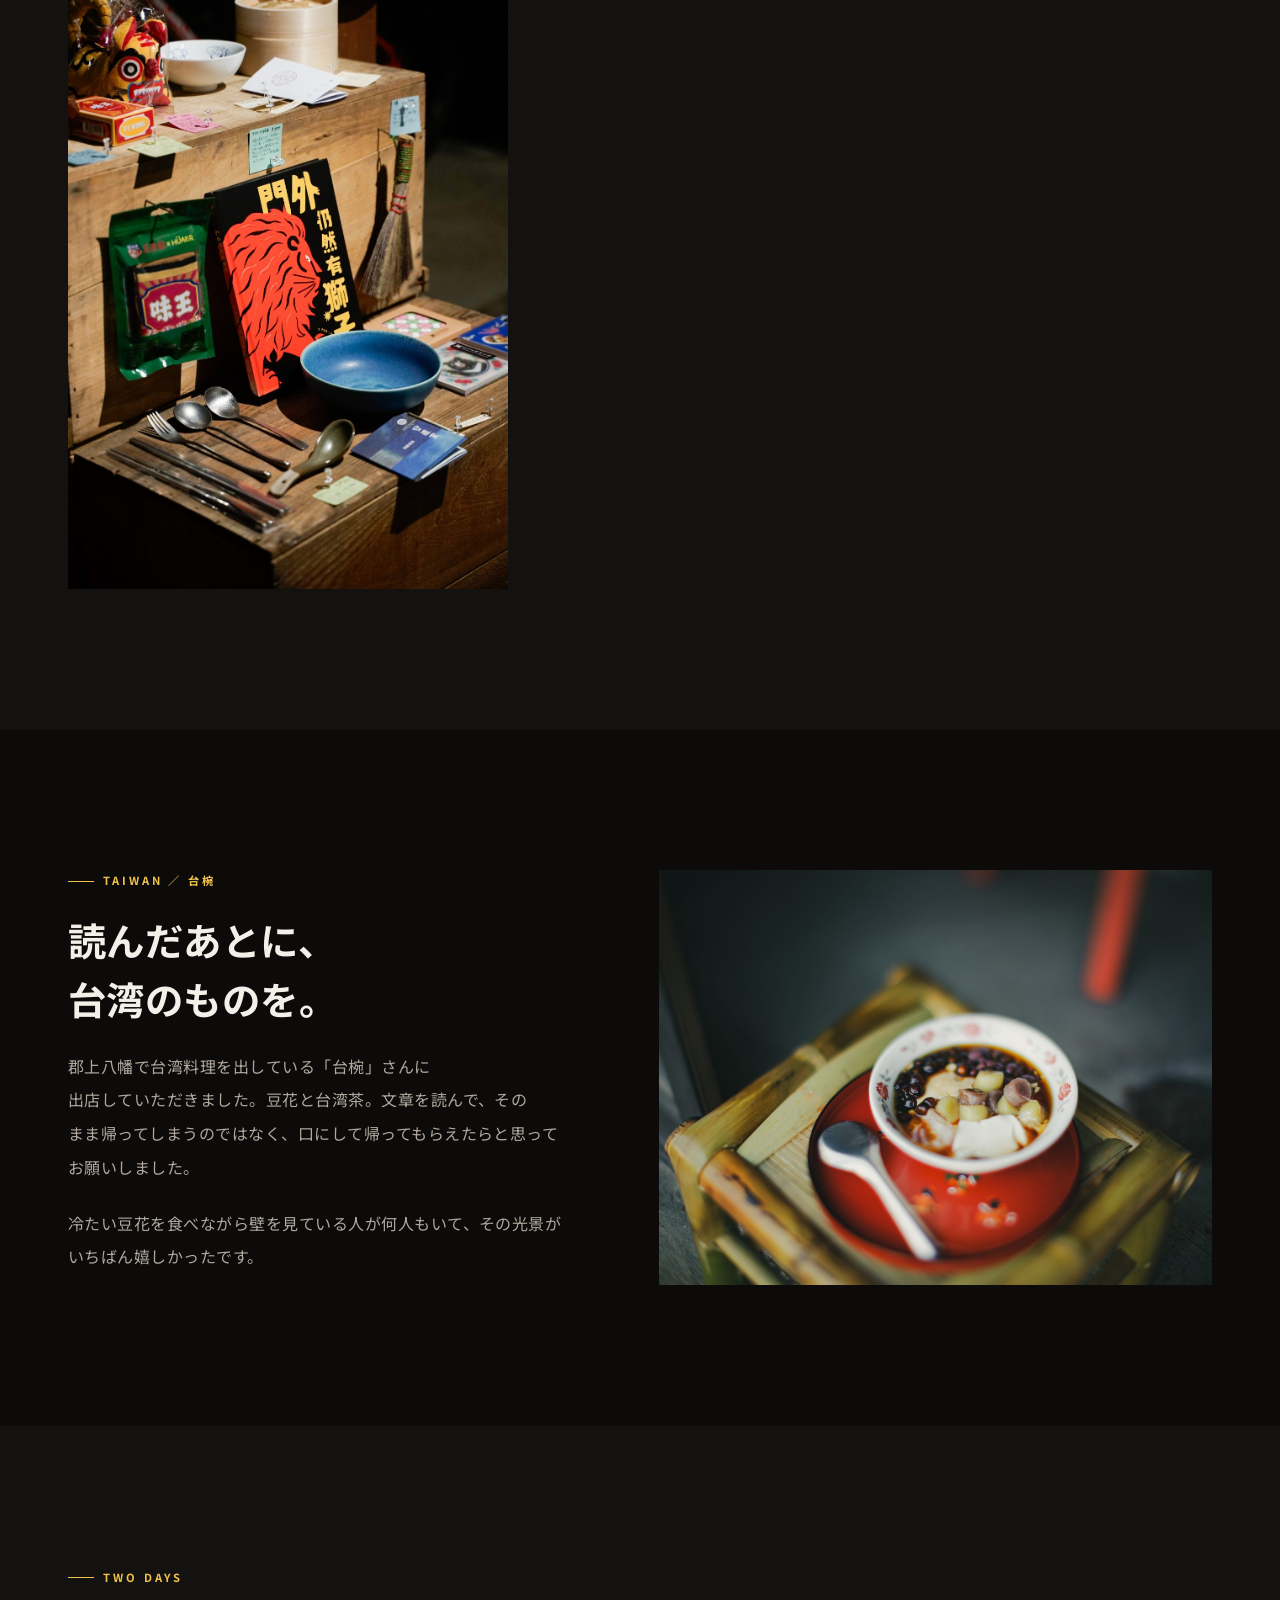
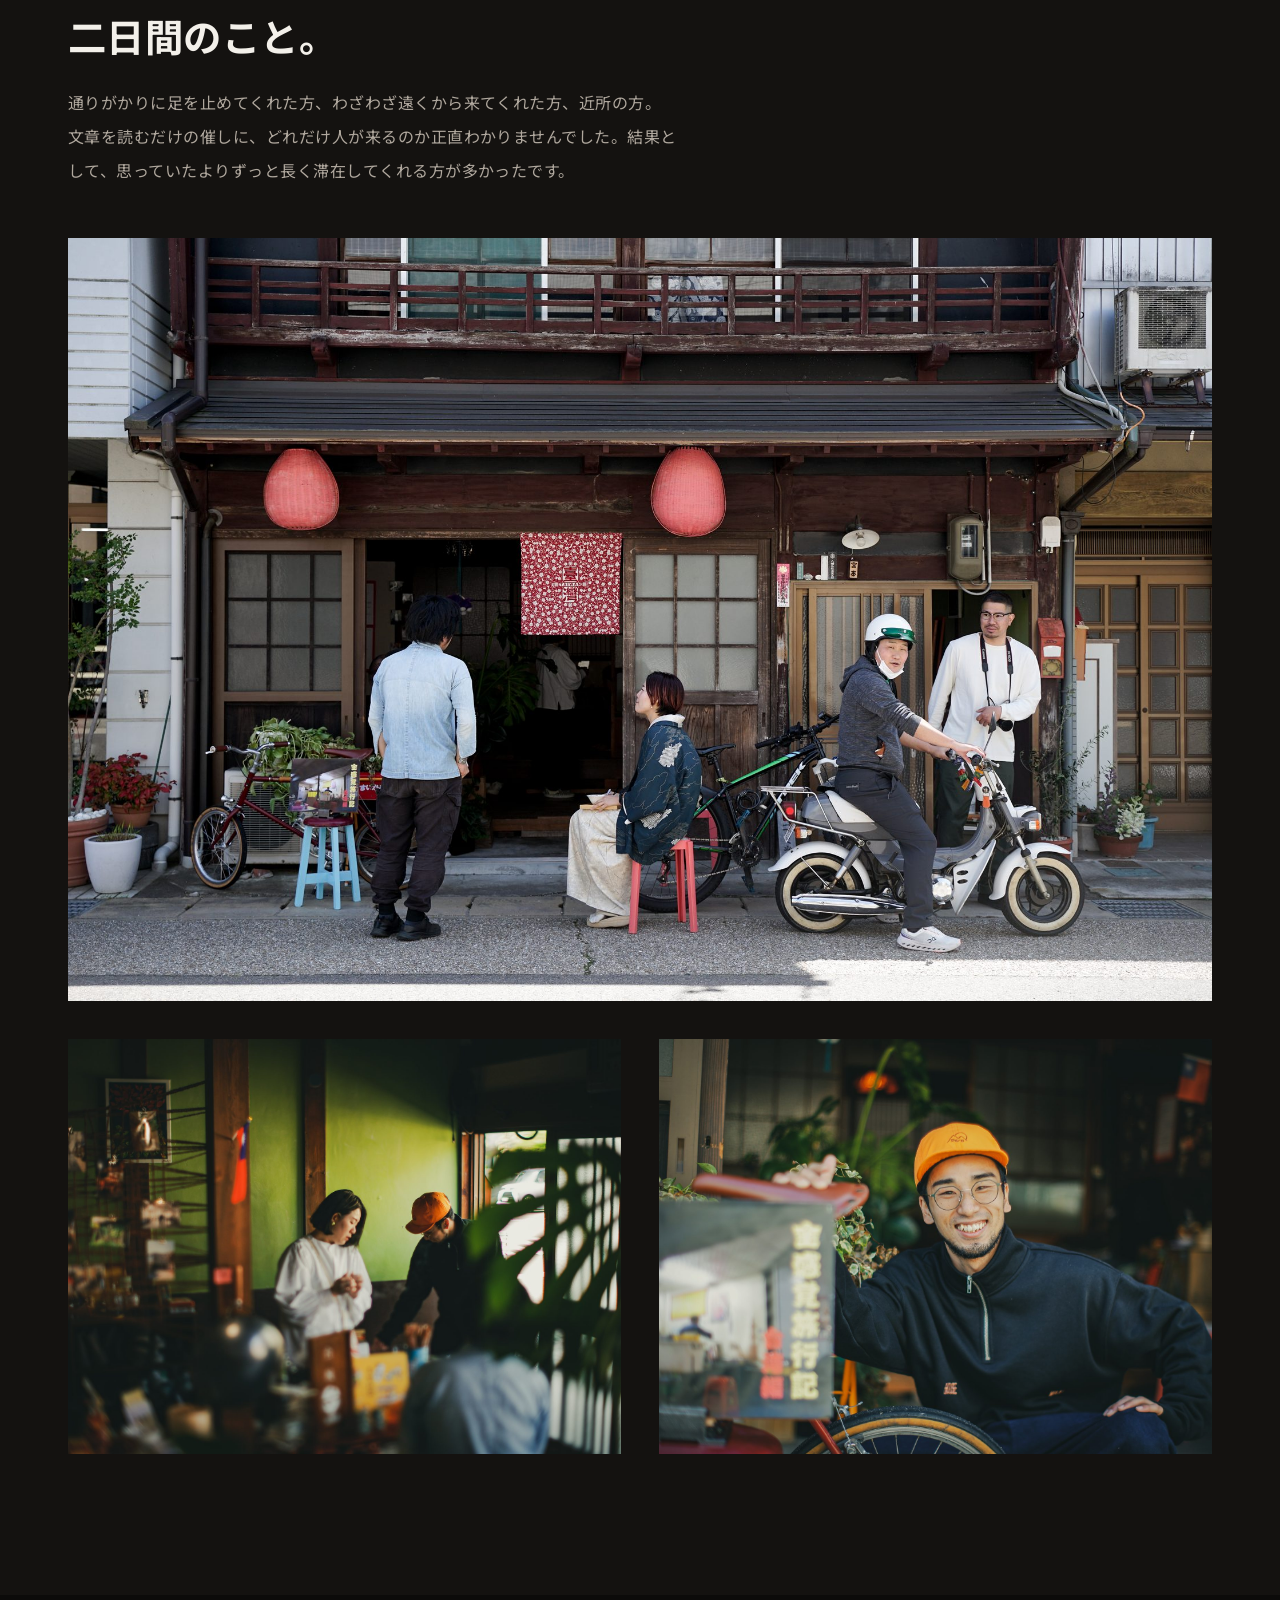
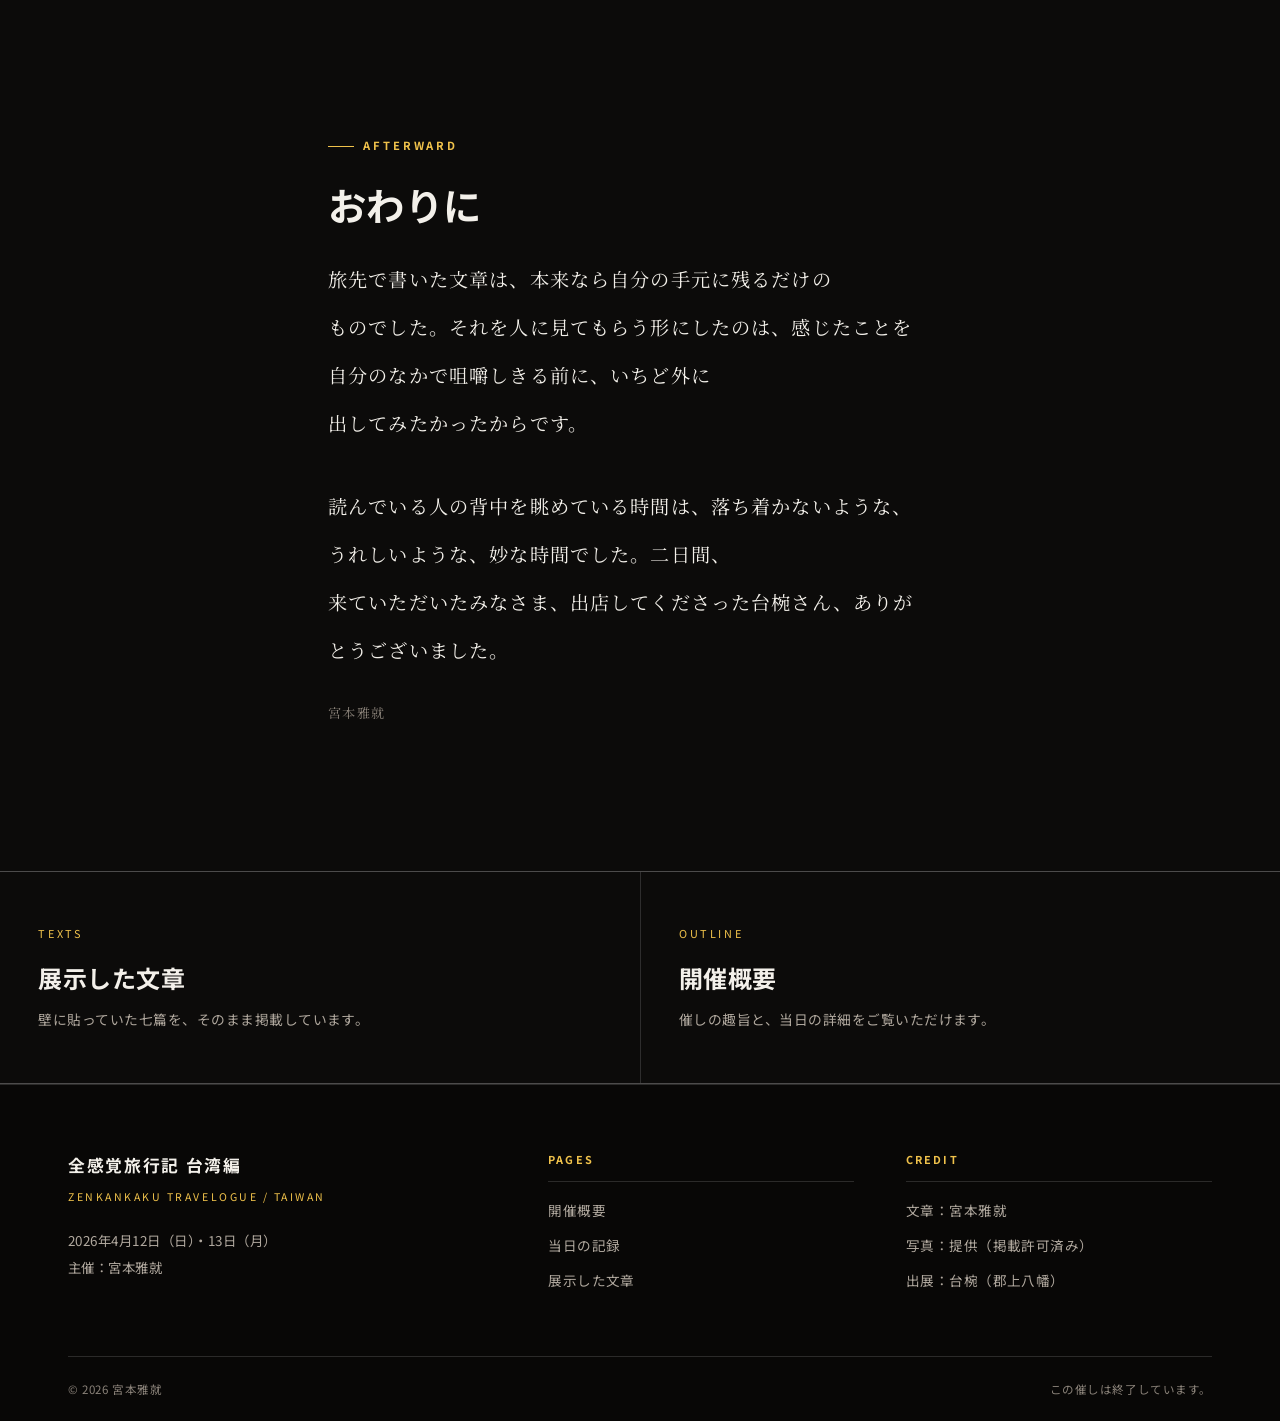
==== commit 8f8de311: "Refine text and captions in report.html" ====
--- a/report.html
+++ b/report.html
@@ -6,16 +6,17 @@
 <title>当日の記録｜全感覚旅行記 台湾編</title>
 <meta name="description" content="2026年4月12日・13日に岐阜県郡上市八幡町で開催した「全感覚旅行記 台湾編」の記録です。二日間の会場の様子を写真でご覧いただけます。">
 <meta property="og:type" content="article">
-<meta property="og:url" content="https://20260412-wine.vercel.app/report.html">
+<meta property="og:url" content="https://zenkankakutaiwan.vercel.app/report.html">
 <meta property="og:title" content="当日の記録｜全感覚旅行記 台湾編">
 <meta property="og:description" content="二日間の会場の様子を写真でご覧いただけます。">
-<meta property="og:image" content="https://20260412-wine.vercel.app/crowd-storefront.jpg">
+<meta property="og:image" content="https://zenkankakutaiwan.vercel.app/crowd-storefront.jpg">
 <meta property="og:locale" content="ja_JP">
 <meta name="twitter:card" content="summary_large_image">
 <meta name="format-detection" content="telephone=no">
 <link rel="preconnect" href="https://fonts.googleapis.com">
 <link rel="preconnect" href="https://fonts.gstatic.com" crossorigin>
 <link href="https://fonts.googleapis.com/css2?family=Noto+Sans+JP:wght@400;500;700;900&family=Noto+Serif+JP:wght@400;500&display=swap" rel="stylesheet">
+<link rel="icon" href="favicon.svg" type="image/svg+xml">
 <link rel="stylesheet" href="style.css">
 </head>
 <body>
@@ -38,7 +39,7 @@
   <div class="wrap">
     <p class="phead__en">REPORT</p>
     <h1 class="phead__title">当日の記録</h1>
-    <p class="phead__lead">2026年4月12日（日）・13日（月）、岐阜県郡上市八幡町城南町。軒先に提灯を吊るして、二日だけ人が集まる場所になりました。その様子を写真で残しています。</p>
+    <p class="phead__lead">2026年4月12日（日）・13日（月）。軒先に提灯を吊るして、二日だけ人が集まる場所になりました。その様子を写真で残しています。</p>
   </div>
 </section>
 
@@ -52,16 +53,13 @@
     </div>
     <figure class="rv" style="margin-top:clamp(32px,4vw,56px);">
       <div class="ph"><img src="hero-storefront.jpg" alt="赤い提灯と臺灣の暖簾を掛けた会場の外観。軒先に自転車と原付、青いスツールに案内パネルが置かれている" loading="lazy" width="2400" height="1600"></div>
-      <figcaption class="figcap">開場前。ここが二日間の入口になった。</figcaption>
     </figure>
     <div class="gal gal--offset rv" style="margin-top:clamp(24px,3vw,44px);">
       <figure>
         <div class="ph"><img src="panel-bike.jpg" alt="自転車のサドルの前に立てかけられた案内パネル。台湾の食堂の写真に黄色い文字が入っている" loading="lazy" width="1800" height="1200"></div>
-        <figcaption class="figcap">看板がわりのパネル。通りから見えるように角度をつけた。</figcaption>
       </figure>
       <figure>
         <div class="ph"><img src="panel-chair.jpg" alt="観葉植物のそばの椅子に置かれた案内パネル" loading="lazy" width="1080" height="1616"></div>
-        <figcaption class="figcap">同じパネルを、室内にもうひとつ。</figcaption>
       </figure>
     </div>
   </div>
@@ -78,16 +76,13 @@
     <div class="duo rv" style="margin-top:clamp(32px,4vw,56px);">
       <figure>
         <div class="ph"><img src="exhibit-wall-v.jpg" alt="漆喰の壁の中央に赤い枠で囲んだ文章が貼られ、その左右に旅先の写真が並んでいる" loading="lazy" width="1033" height="1546"></div>
-        <figcaption class="figcap">一篇ずつ、離して貼った。立ち止まって読んでもらうために。</figcaption>
       </figure>
       <figure>
         <div class="ph"><img src="exhibit-wall.jpg" alt="観葉植物越しに見た展示の壁" loading="lazy" width="1600" height="1069"></div>
-        <figcaption class="figcap">土間から見た壁。植物の影が落ちる時間がいちばんよかった。</figcaption>
       </figure>
     </div>
     <figure class="rv fig--portrait" style="margin-top:clamp(24px,3vw,44px);">
       <div class="ph"><img src="goods.jpg" alt="木箱の上に並べられた台湾の書籍や器、カトラリー、調味料、獅子の人形" loading="lazy" width="1045" height="1563"></div>
-      <figcaption class="figcap">旅先で買ったものも並べた。値札をつけて、持ち帰れるようにした。</figcaption>
     </figure>
   </div>
 </section>
@@ -104,7 +99,6 @@
       </div>
       <figure>
         <div class="ph"><img src="douhua.jpg" alt="竹のトレーにのせられた赤い器の豆花。タピオカと芋圓、小豆がのっている" loading="lazy" width="1800" height="1200"></div>
-        <figcaption class="figcap">台椀さんの豆花。</figcaption>
       </figure>
     </div>
   </div>
@@ -120,16 +114,13 @@
     </div>
     <figure class="rv" style="margin-top:clamp(32px,4vw,56px);">
       <div class="ph"><img src="crowd-storefront.jpg" alt="会場の前で立ち話をする人たち。椅子に座って豆花を食べている人もいる" loading="lazy" width="2000" height="1333"></div>
-      <figcaption class="figcap">軒先で立ち話が続いていた。読み終わったあとに話す人が多かった。</figcaption>
     </figure>
     <div class="duo rv" style="margin-top:clamp(24px,3vw,44px);">
       <figure>
         <div class="ph"><img src="visitors.jpg" alt="緑の壁の室内で、来場した方が展示を見ている様子" loading="lazy" width="1800" height="1200"></div>
-        <figcaption class="figcap">室内。壁一面に貼った文章を、順に読んでもらった。</figcaption>
       </figure>
       <figure>
         <div class="ph"><img src="host.jpg" alt="オレンジ色のキャップをかぶり、自転車の横で笑っている主催者" loading="lazy" width="1800" height="1200"></div>
-        <figcaption class="figcap">主催・宮本。二日とも、ほとんど軒先にいた。</figcaption>
       </figure>
     </div>
   </div>
@@ -169,7 +160,7 @@
       <div>
         <p class="ft__mark">全感覚旅行記 台湾編</p>
         <p class="ft__sub">ZENKANKAKU TRAVELOGUE / TAIWAN</p>
-        <p class="ft__addr">2026年4月12日（日）・13日（月）<br>岐阜県郡上市八幡町城南町246-16<br>主催：宮本雅就</p>
+        <p class="ft__addr">2026年4月12日（日）・13日（月）<br>主催：宮本雅就</p>
       </div>
       <div>
         <p class="ft__ttl">PAGES</p>
--- a/style.css
+++ b/style.css
@@ -92,45 +92,32 @@
   .hd__nav{ gap:1rem; }
 }
 
-/* ── ヒーロー（縦書きのタイトル） ─────────────────────── */
-.hero{ position:relative; min-height:clamp(520px,88vh,900px); display:flex; align-items:flex-end; overflow:hidden; }
-.hero__bg{ position:absolute; inset:0; }
-.hero__bg img{ width:100%; height:100%; object-fit:cover; }
-.hero__bg::after{
-  content:""; position:absolute; inset:0;
-  background:linear-gradient(180deg, rgba(12,11,10,.72) 0%, rgba(12,11,10,.30) 38%, rgba(12,11,10,.92) 100%);
-}
-/* タイトルは hero そのものを基準に絶対配置する（h1 は hero の直下に置いてある）。
-   右端の縦組み、日時は左下。横方向で重ならないよう hero__in に右余白を取る。
-   文字サイズは幅と高さの小さいほうに追従させ、max-height で見切れも防ぐ。 */
+/* ── ヒーロー（告知ビジュアルを全幅で見せる） ─────────
+   ビジュアルにタイトルも日付も刷り込まれているので、文字は重ねない。
+   画面幅いっぱいに、トリミングせず一枚をそのまま出す。
+   h1は画面には出さず、読み上げと検索のために残す。 */
+.hero{ background:var(--bg); border-bottom:1px solid var(--line); }
+.hero__h1{
+  position:absolute; width:1px; height:1px; margin:-1px; padding:0;
+  overflow:hidden; clip-path:inset(50%); white-space:nowrap; border:0;
+}
+.hero__stage{ width:100%; }
+/* 元画像は 2000x1414。タイトルは天地 14%〜87% に入っているので、
+   その上下の余白ぶんだけを CSS で切り、横長（2000:1118）に見せる。
+   画像そのものは切らないので、文字は欠けない。 */
+.hero__poster{
+  display:block; width:100%; height:auto;
+  aspect-ratio:2000/1118; object-fit:cover; object-position:50% 50%;
+}
 .hero__in{
-  position:relative; z-index:2; width:100%;
-  padding-block:clamp(40px,6vw,80px);
-  padding-inline-end:clamp(76px,15vw,150px);
-}
-.hero__title{
-  writing-mode:vertical-rl; text-orientation:upright;
-  position:absolute; z-index:2;
-  top:clamp(88px,12vh,140px); right:clamp(20px,5vw,48px);
-  max-height:calc(100% - clamp(150px,20vh,190px));
-  display:flex; align-items:flex-start; gap:clamp(6px,1vw,14px);
-  font-weight:900; letter-spacing:.1em; color:var(--yellow);
-  text-shadow:0 2px 18px rgba(0,0,0,.85), 0 0 2px rgba(0,0,0,.9);
-}
-.hero__main{ font-size:clamp(2.2rem,min(7.4vw,7.6vh),4.4rem); line-height:1; }
-.hero__sub{ font-size:clamp(1.2rem,min(3.4vw,3.5vh),2rem); line-height:1; color:var(--red); margin-top:.7em; }
-.hero__meta{ display:flex; flex-wrap:wrap; align-items:baseline; gap:.6rem 1.6rem; margin-bottom:1.1rem; }
-.hero__date{ font-size:clamp(1.15rem,2.8vw,1.9rem); font-weight:700; letter-spacing:.06em; }
-.hero__day{ font-size:.8rem; letter-spacing:.18em; color:var(--yellow); }
-.hero__place{ font-size:.9rem; color:var(--ink-sub); line-height:1.8; max-width:26em; }
+  text-align:center;
+  padding-block:clamp(30px,4vw,48px) clamp(44px,6vw,76px);
+}
 .hero__done{
-  display:inline-block; margin-bottom:1.2rem; padding:.35rem 1rem;
+  display:inline-block; margin-bottom:1.1rem; padding:.35rem 1rem;
   border:1px solid var(--line-2); font-size:.72rem; letter-spacing:.16em; color:var(--ink-dim);
 }
-@media (max-width:700px){
-  .hero__title{ top:clamp(64px,8vh,92px); right:clamp(16px,4vw,28px); }
-  .hero{ min-height:clamp(520px,82vh,760px); }
-}
+.hero__facts{ font-size:.9rem; line-height:2.15; letter-spacing:.04em; color:var(--ink-sub); }
 
 /* ── 見出し ───────────────────────────────────────────── */
 .eyebrow{
@@ -157,6 +144,9 @@
 /* 並べる写真は縦横比をそろえる。縦位置の写真は中央でトリミングされる。
    （高さがばらつくと段組みが崩れて、余白だけが目立つため） */
 .trio .ph,.gal .ph,.duo .ph{ aspect-ratio:4/3; }
+/* 段組みの中に縦位置の写真を置くとき（横位置とそろえず、比率のまま少し小さく） */
+.duo .fig--tall{ max-width:min(100%,400px); margin-inline:auto; }
+.duo .fig--tall .ph{ aspect-ratio:1033/1546; }
 /* 単独で置く縦位置の写真は、幅を絞って高くなりすぎないようにする */
 .fig--portrait{ max-width:min(100%,440px); }
 .fig--portrait .ph{ aspect-ratio:auto; }
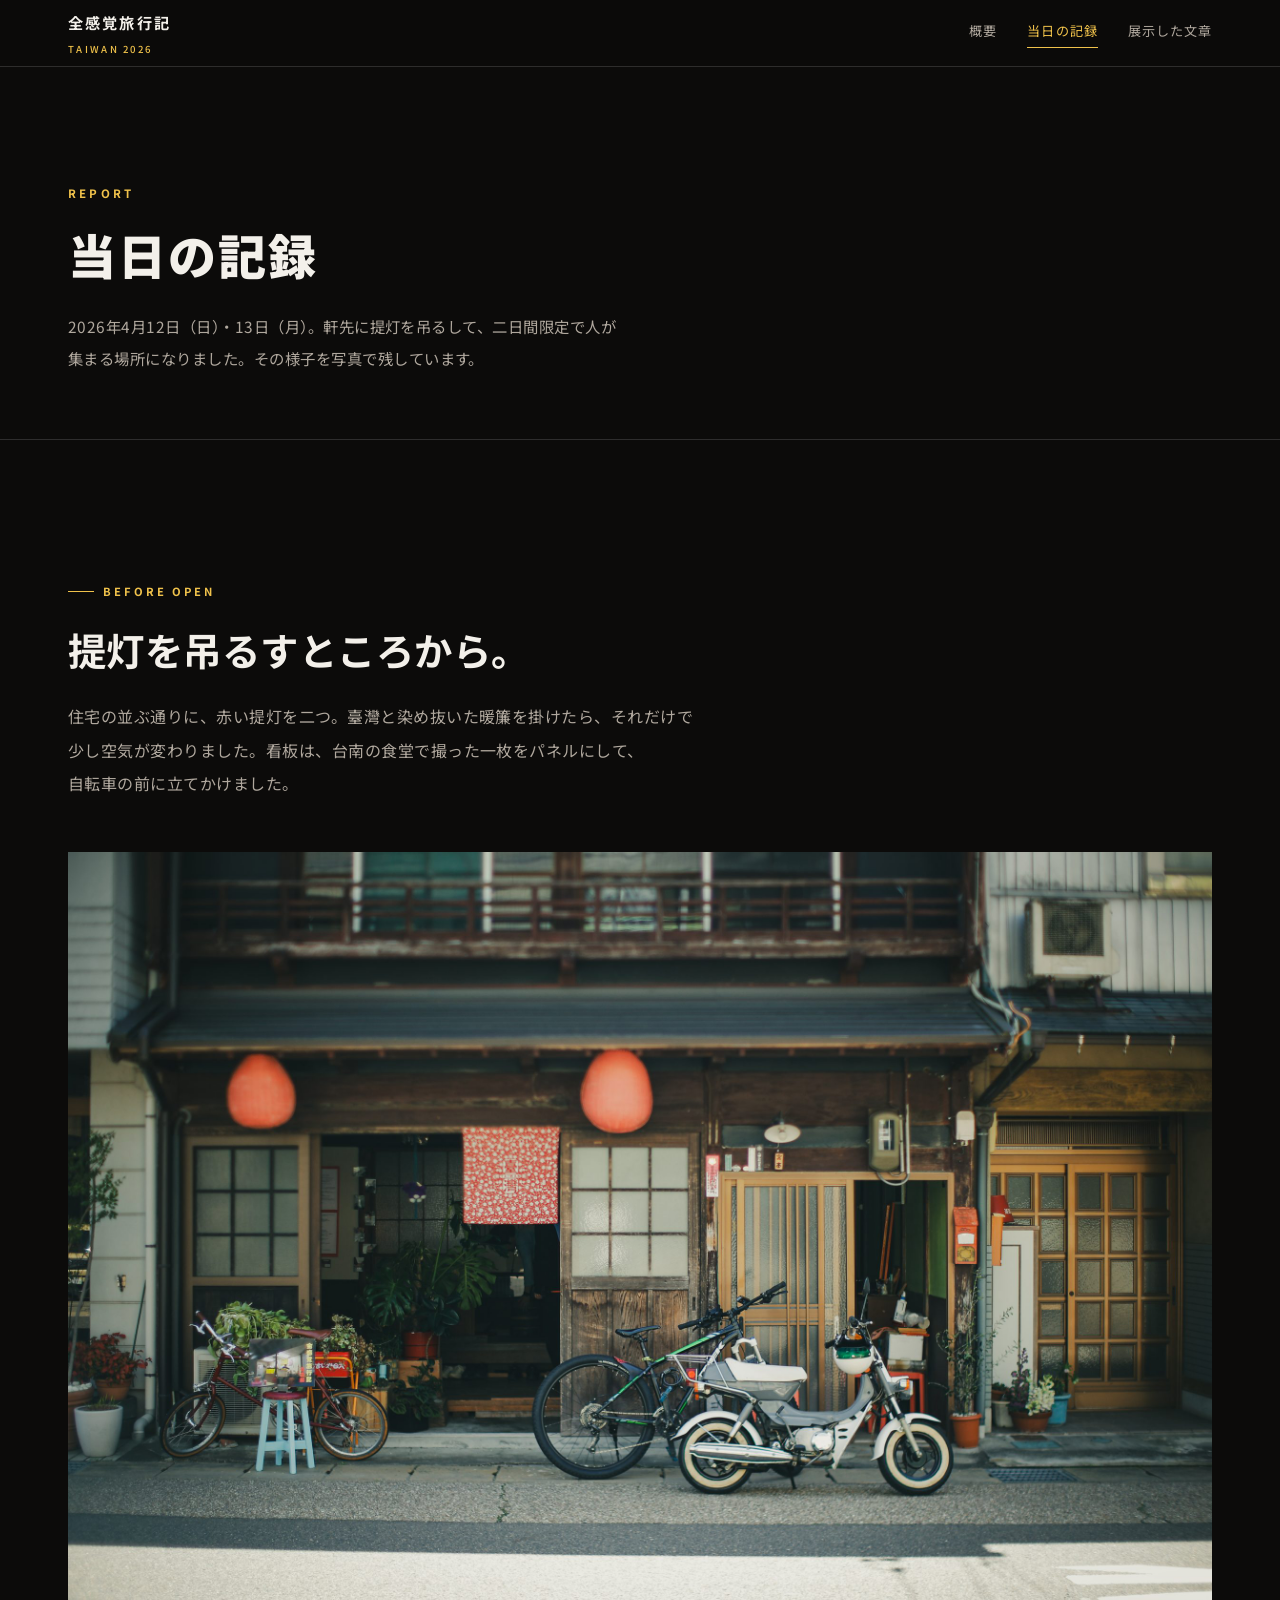
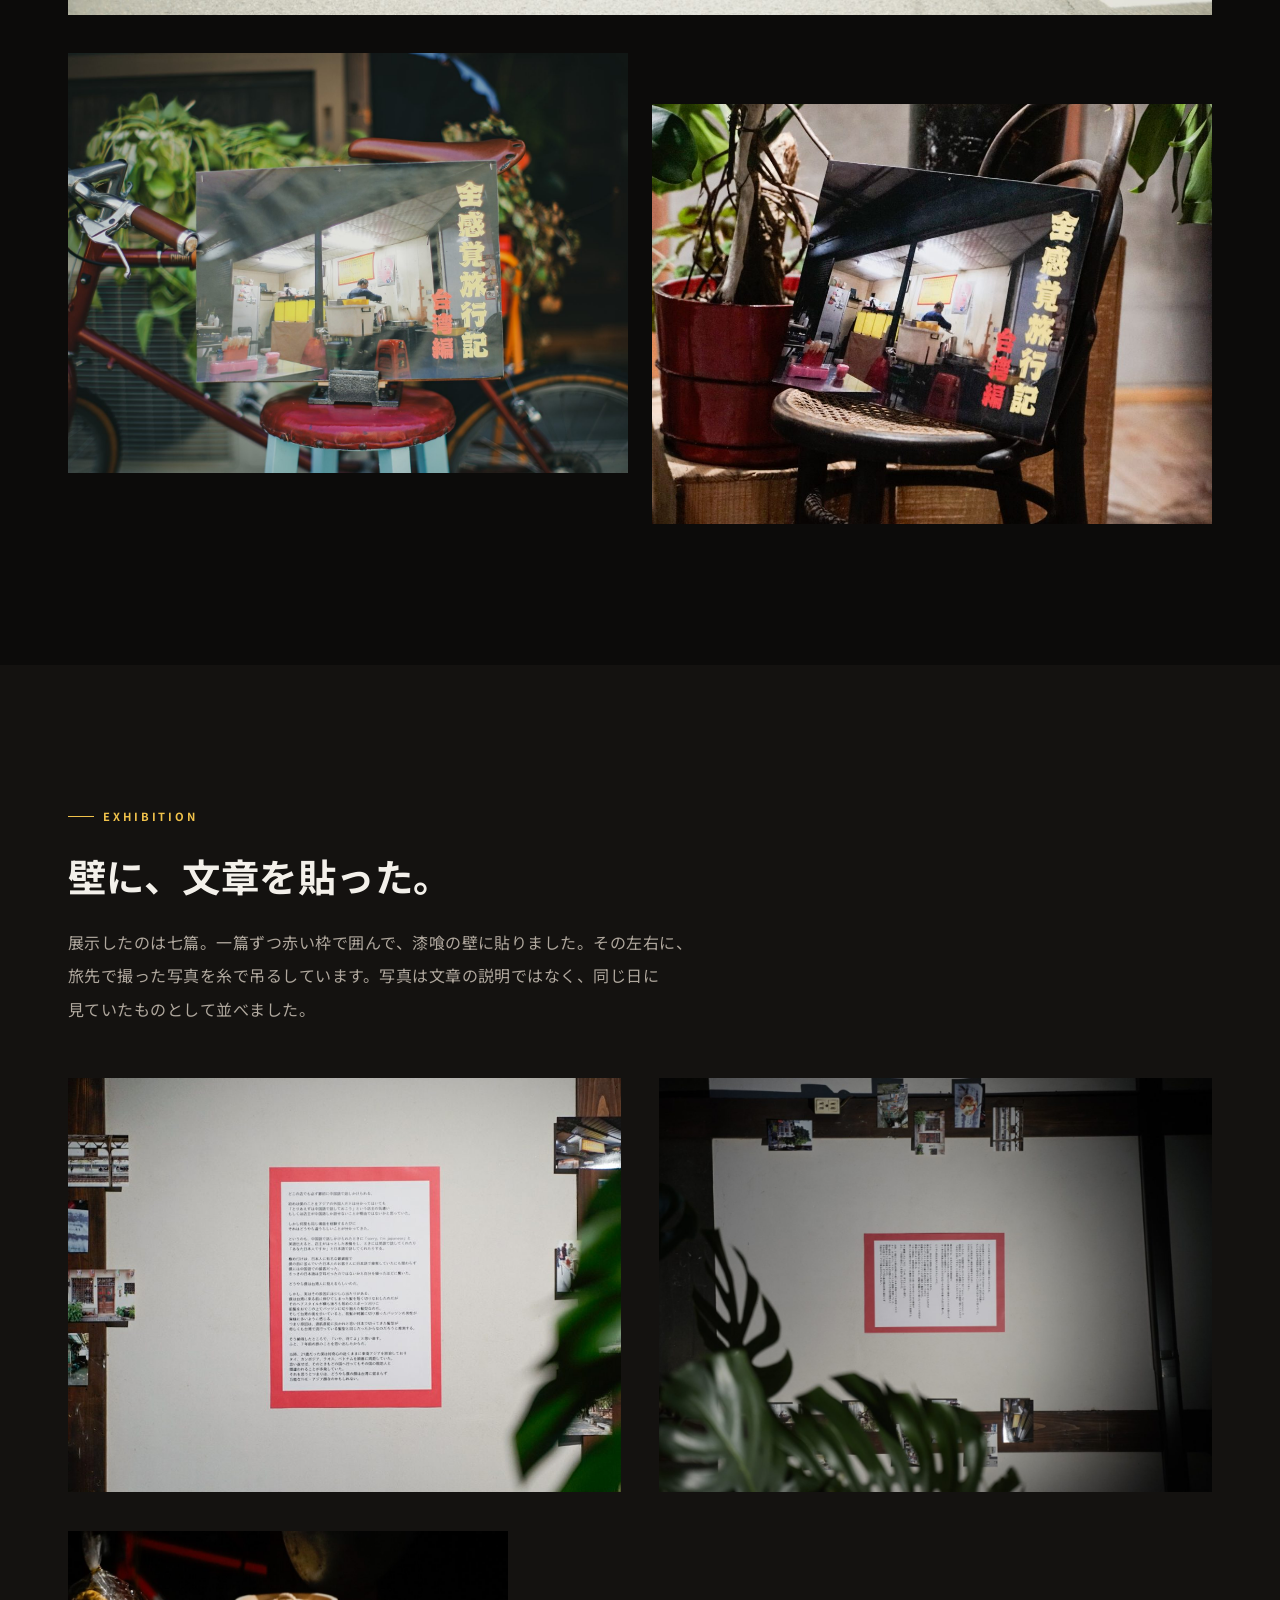
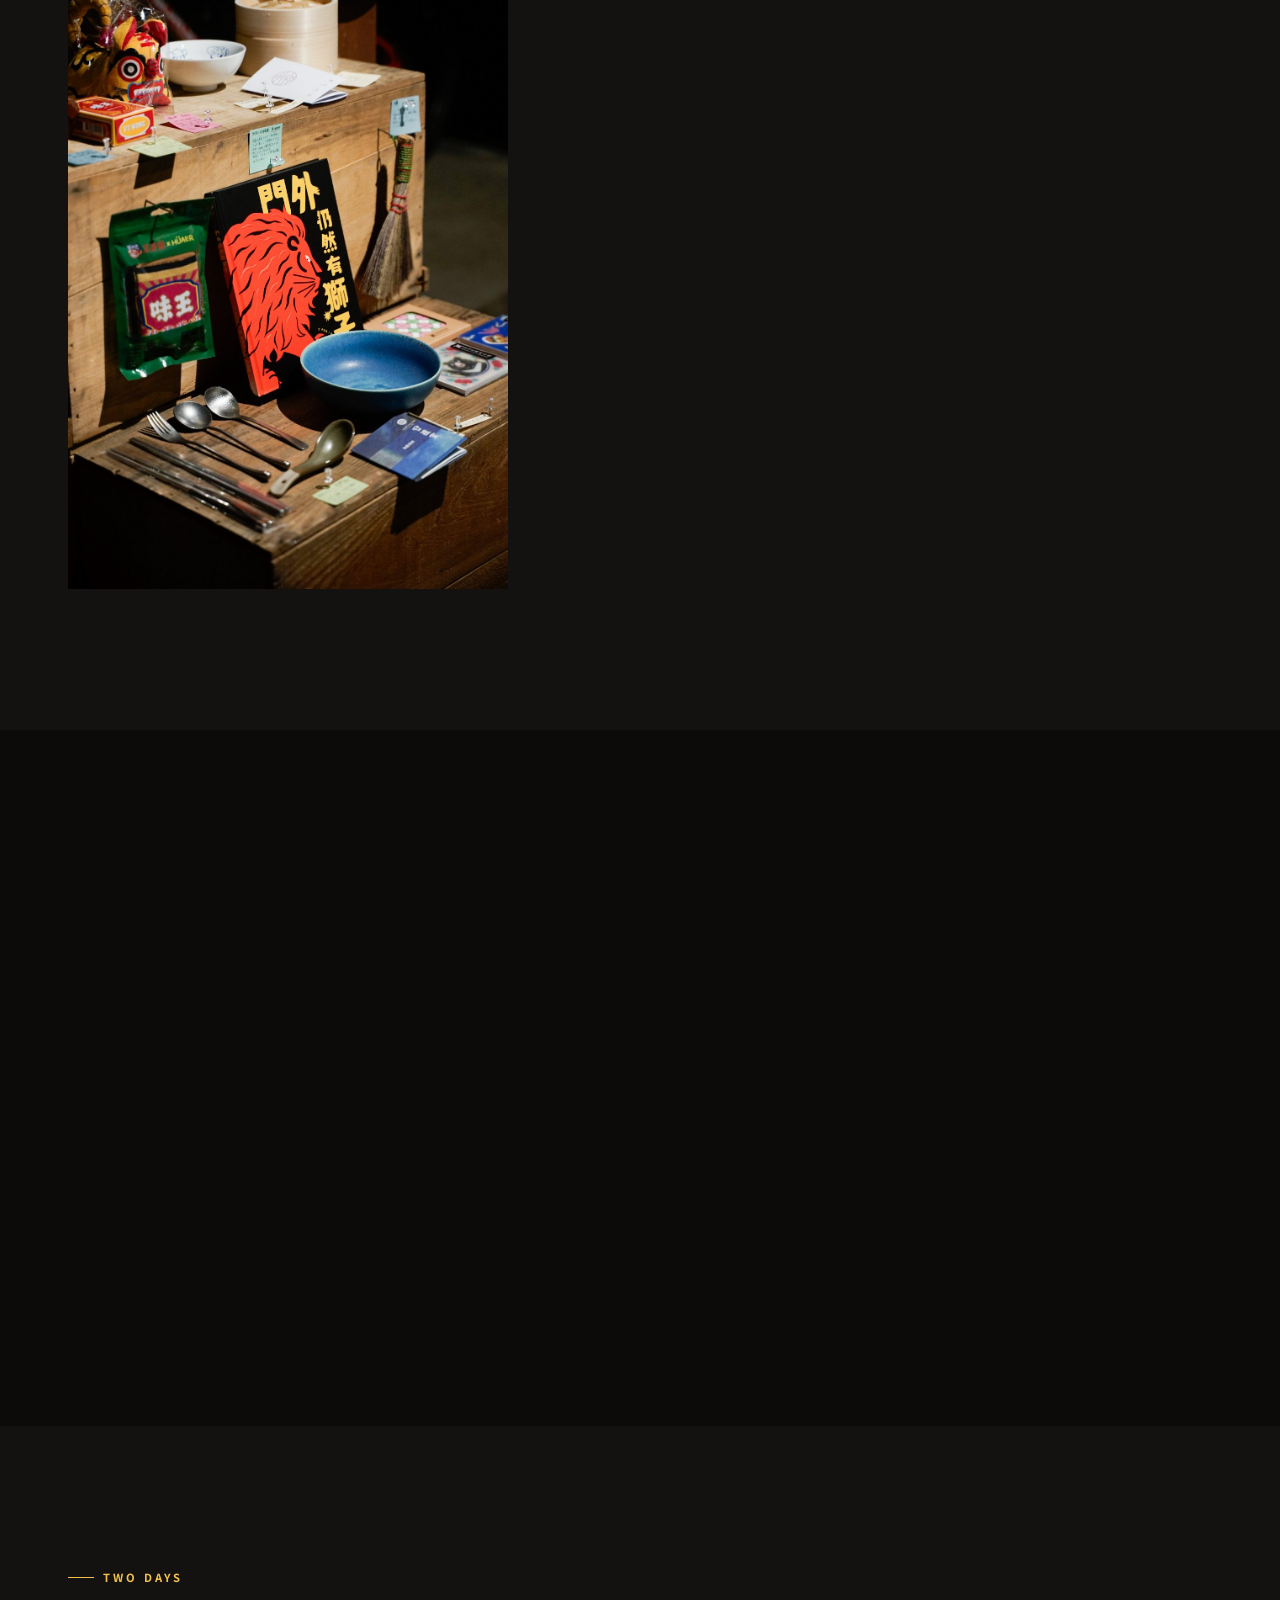
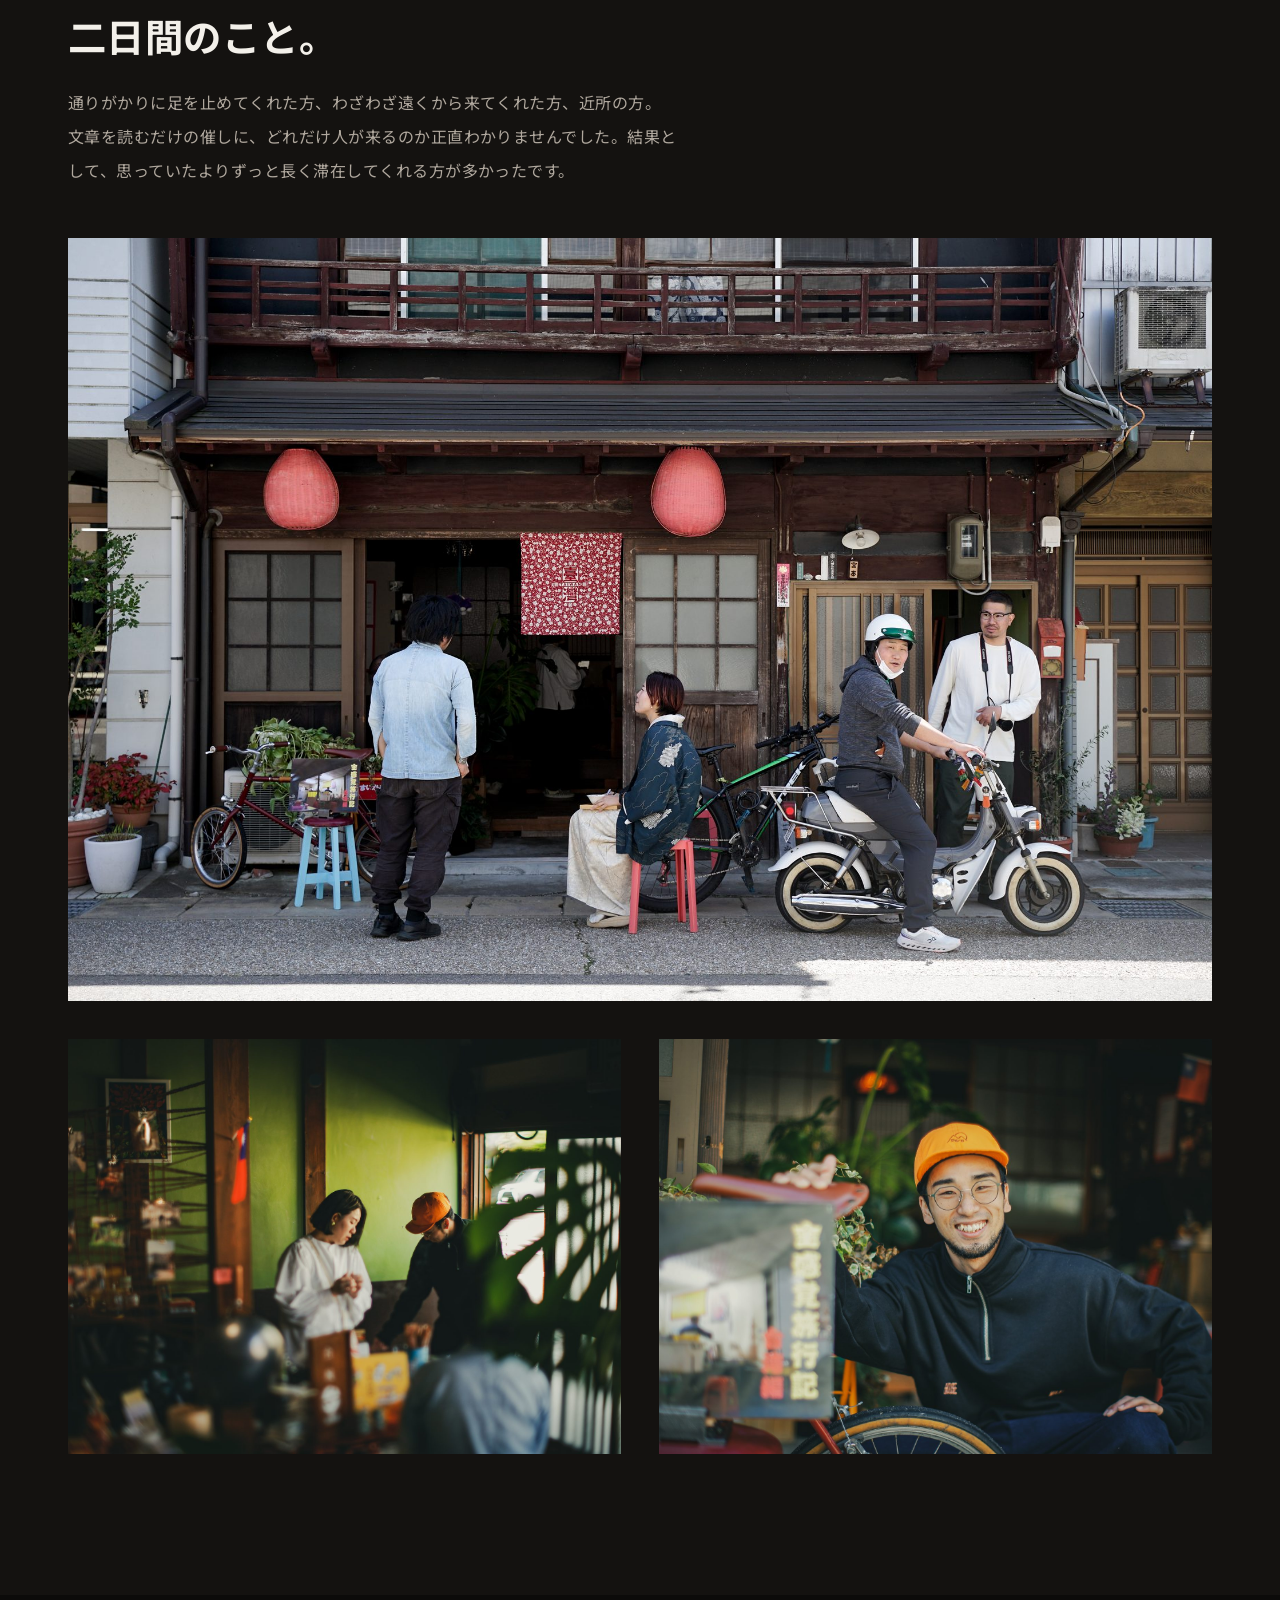
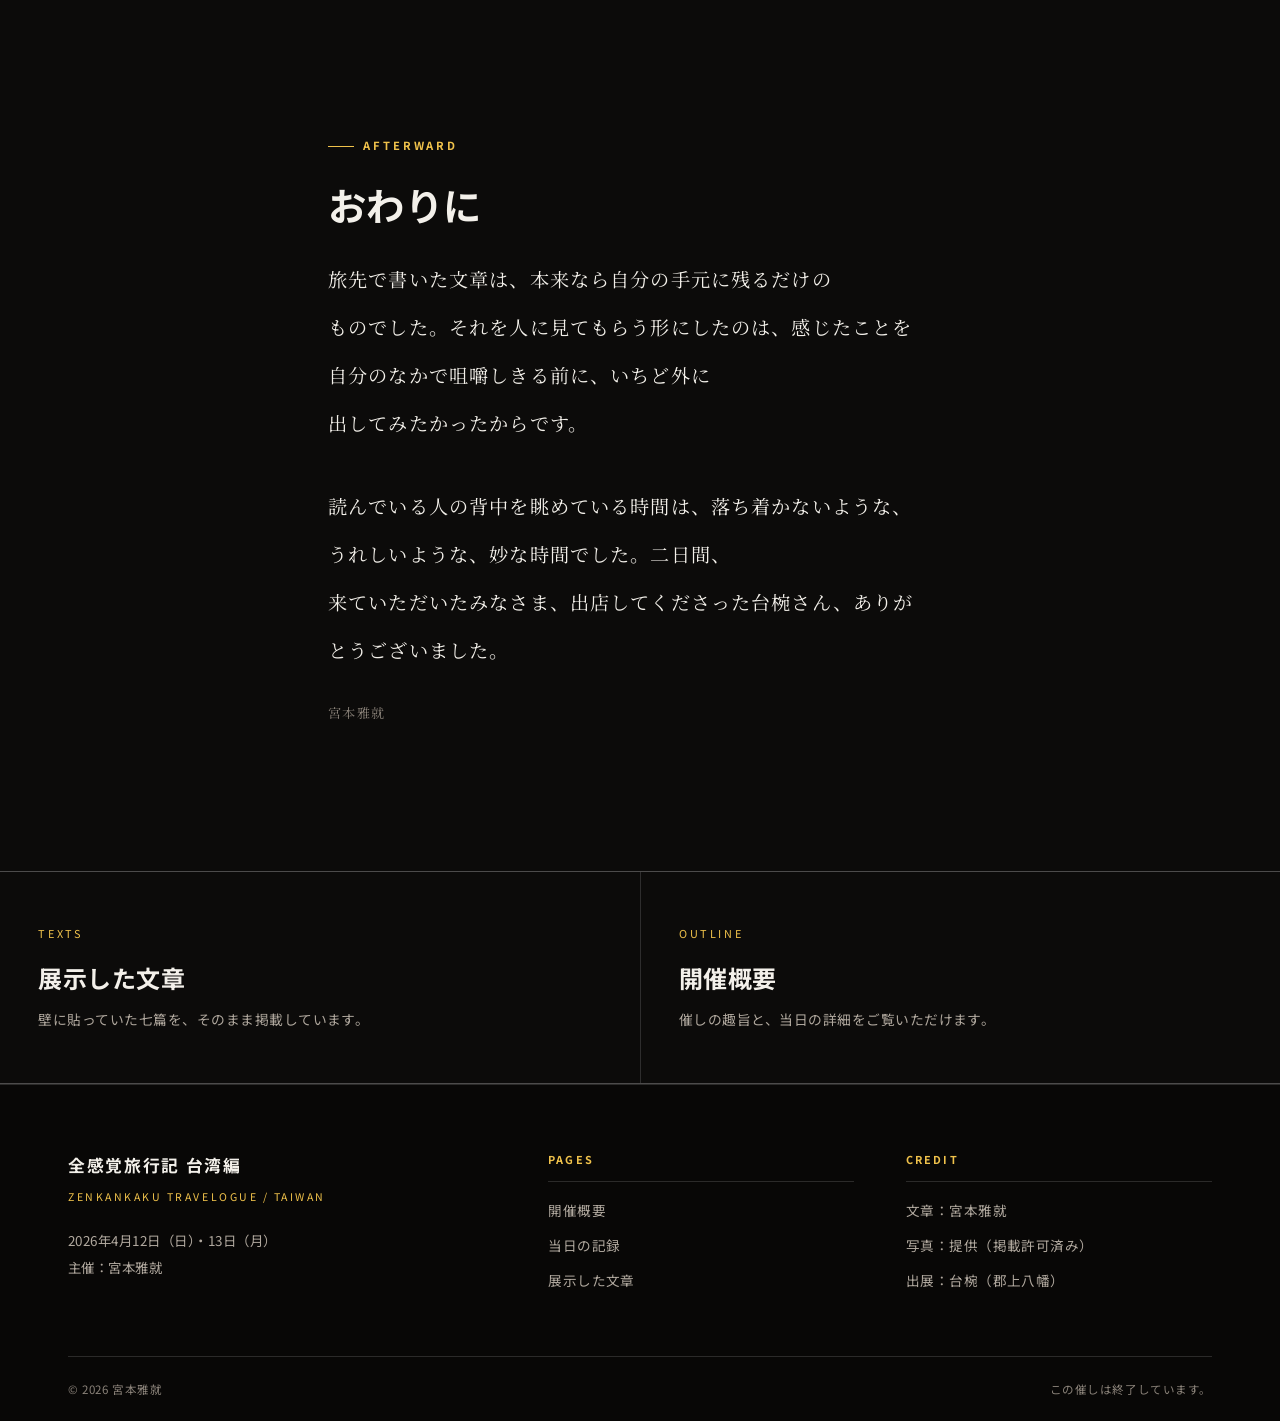
==== commit c65bc6fe: "Update lead paragraph for clarity and accuracy" ====
--- a/report.html
+++ b/report.html
@@ -39,7 +39,7 @@
   <div class="wrap">
     <p class="phead__en">REPORT</p>
     <h1 class="phead__title">当日の記録</h1>
-    <p class="phead__lead">2026年4月12日（日）・13日（月）。軒先に提灯を吊るして、二日だけ人が集まる場所になりました。その様子を写真で残しています。</p>
+    <p class="phead__lead">2026年4月12日（日）・13日（月）。軒先に提灯を吊るして、二日間限定で人が集まる場所になりました。その様子を写真で残しています。</p>
   </div>
 </section>
 
--- a/style.css
+++ b/style.css
@@ -183,6 +183,10 @@
 
 /* ── 出展者 ───────────────────────────────────────────── */
 .exhibitor{ background:var(--bg2); border-left:3px solid var(--red); padding:clamp(28px,4vw,48px); }
+.exhibitor__label{
+  margin-top:-.5rem; margin-bottom:.9rem;
+  font-size:.8rem; letter-spacing:.12em; color:var(--ink-sub);
+}
 .exhibitor__name{ font-size:clamp(1.3rem,2.6vw,1.75rem); font-weight:700; letter-spacing:.06em; margin-bottom:.5rem; }
 .exhibitor__yomi{ font-size:.76rem; letter-spacing:.2em; color:var(--red); margin-bottom:1.1rem; }
 .exhibitor__text{ font-size:.94rem; line-height:2.05; color:var(--ink-sub); }
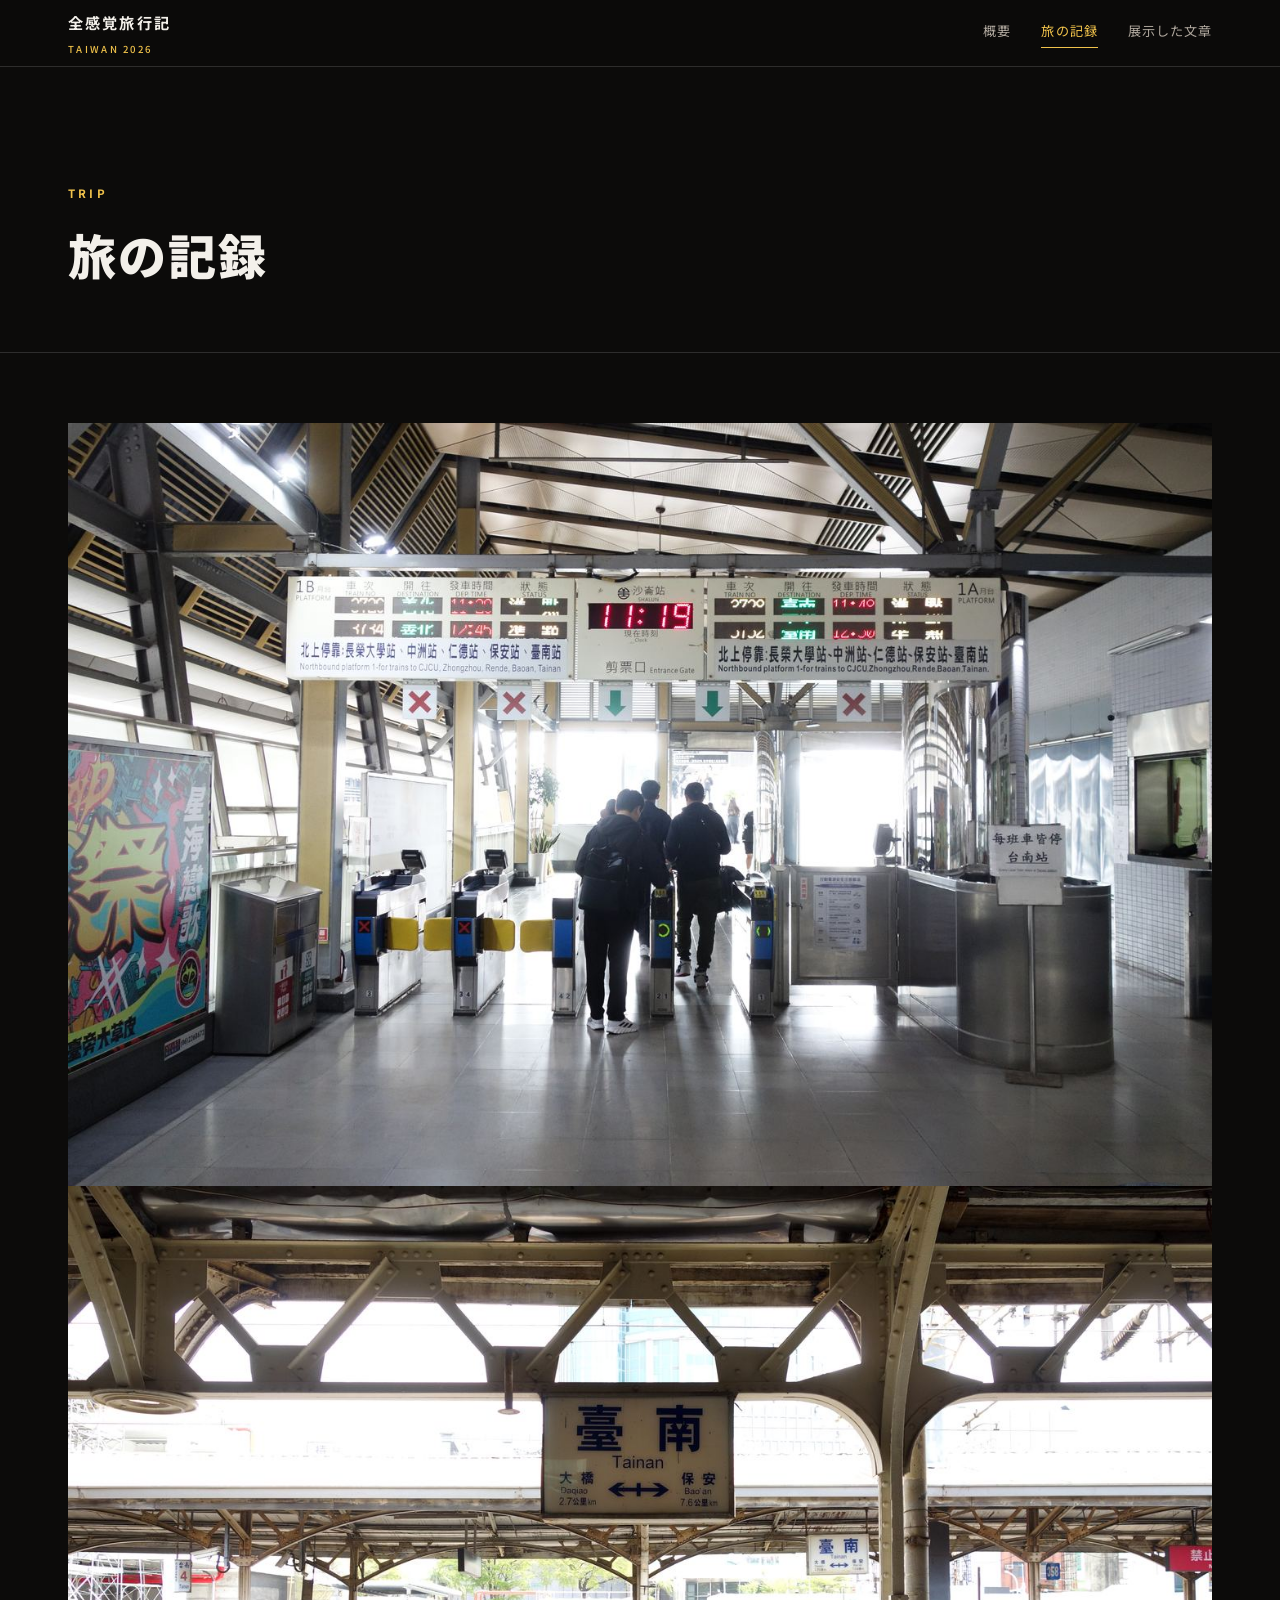
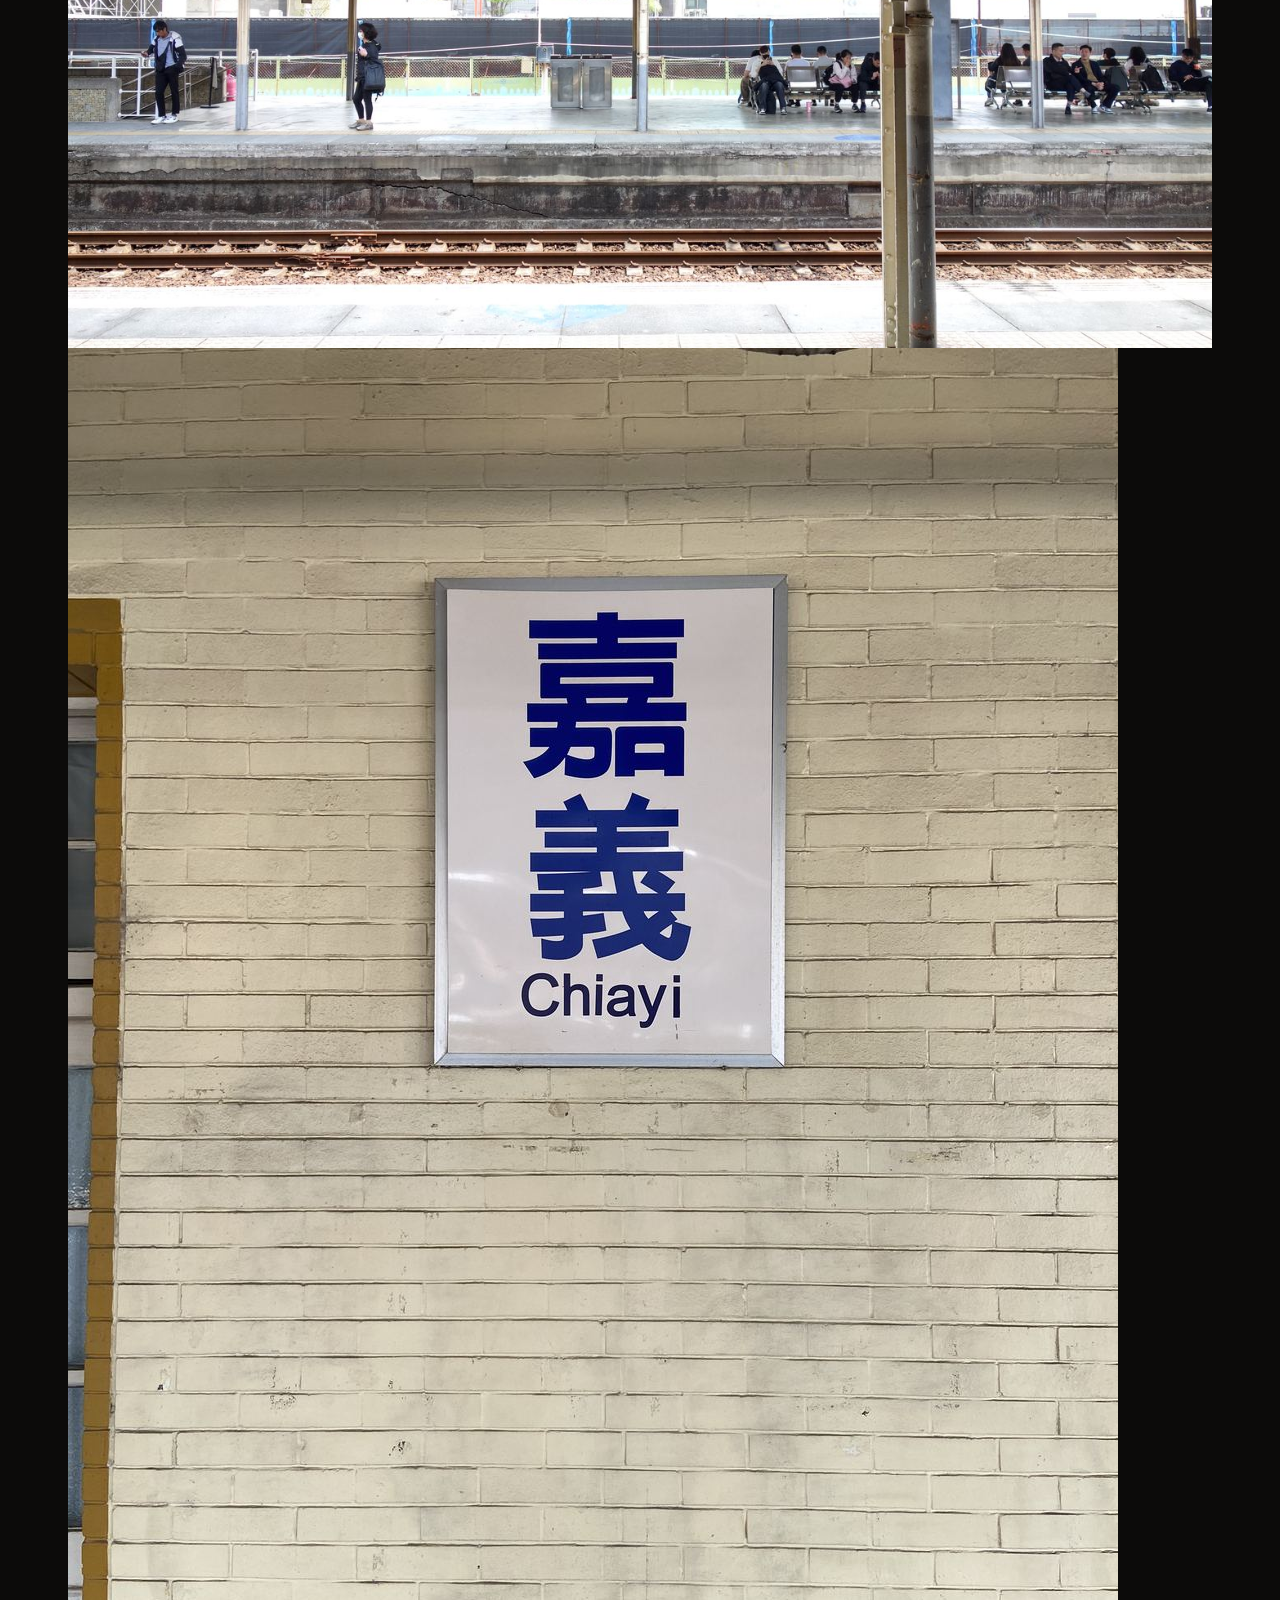
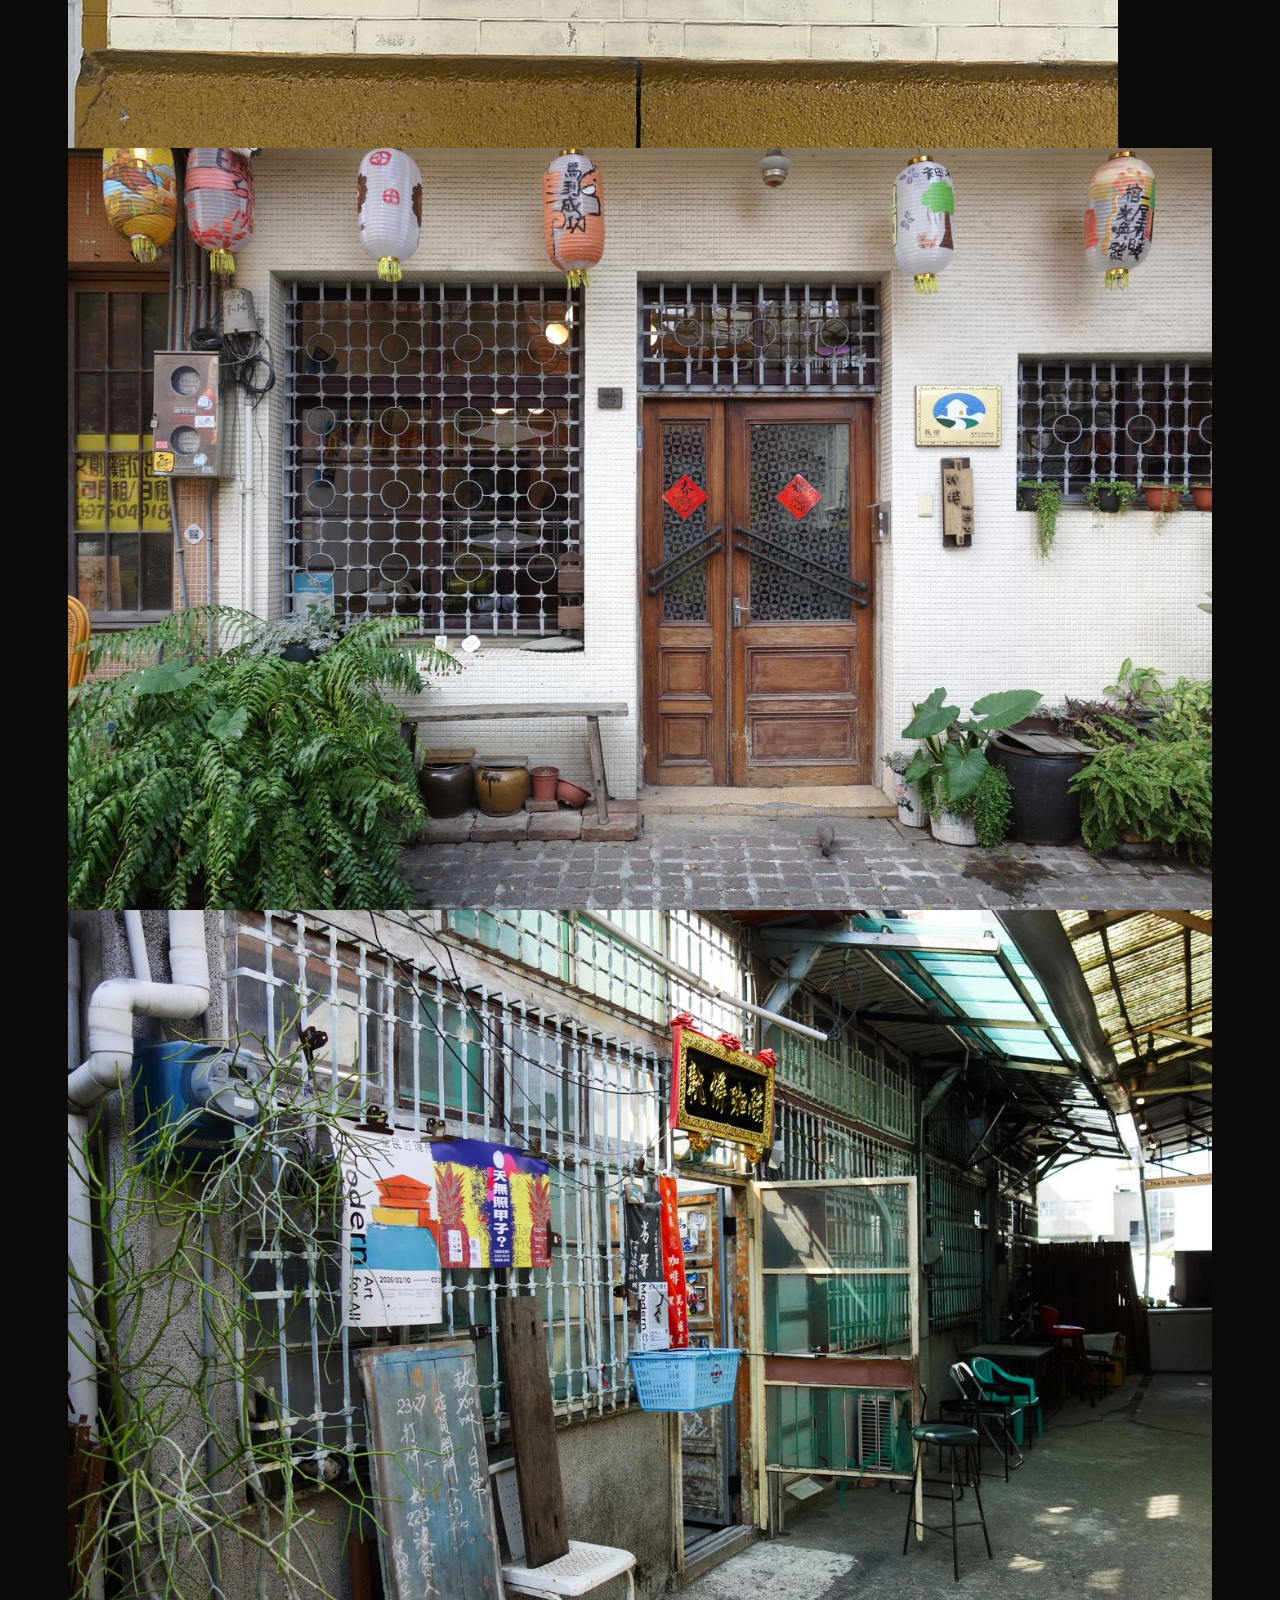
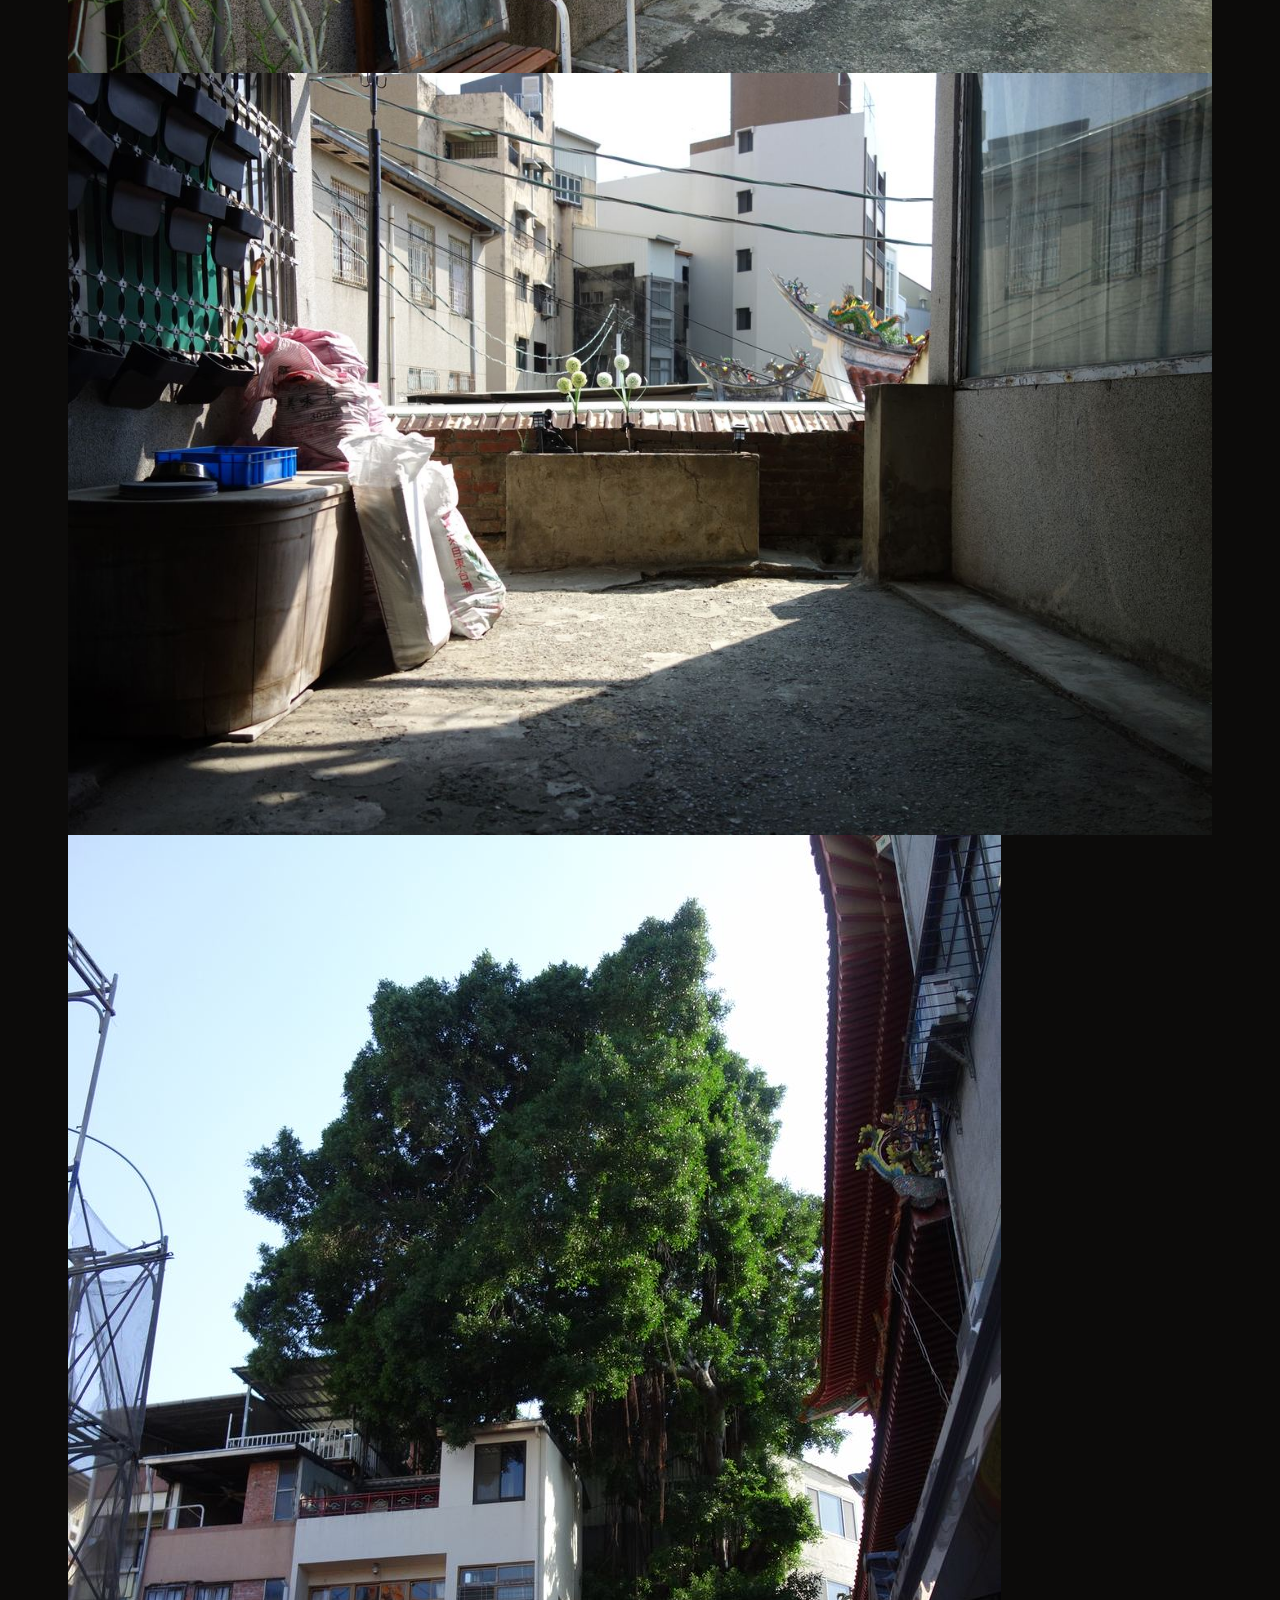
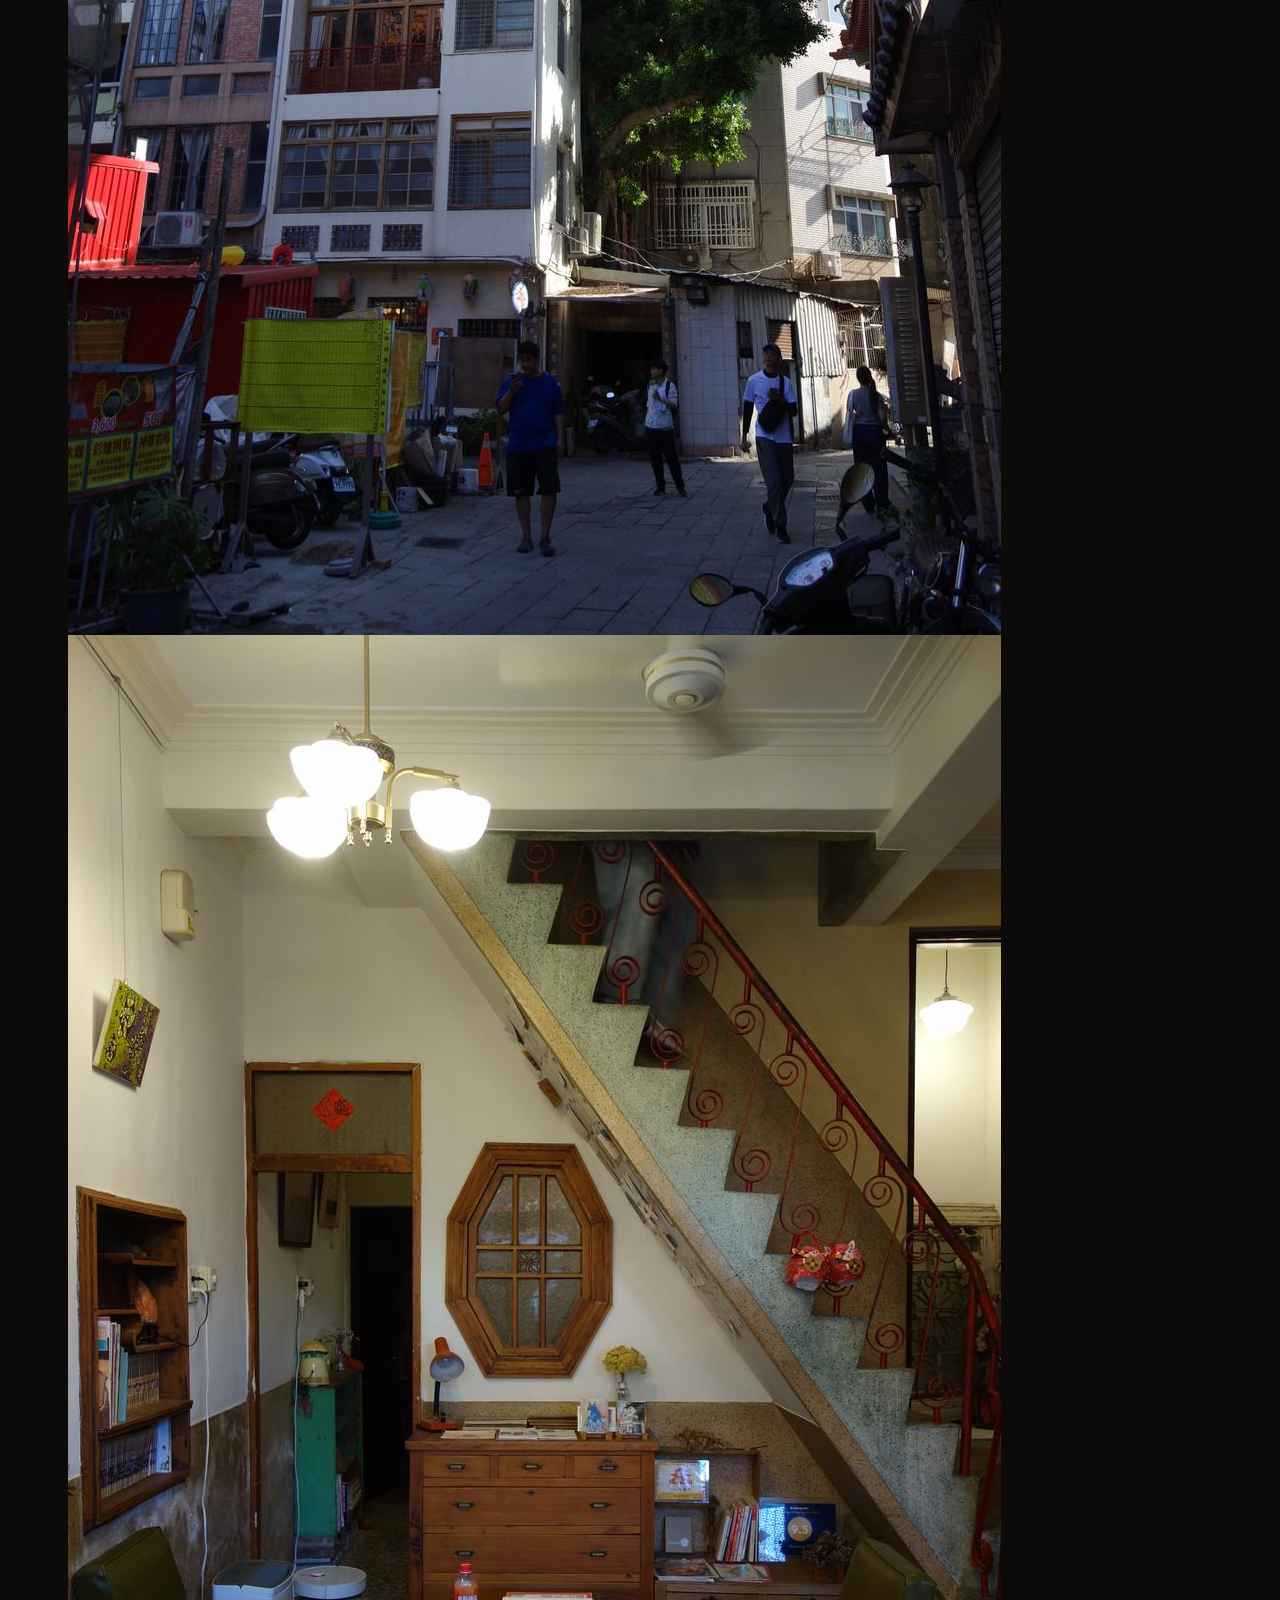
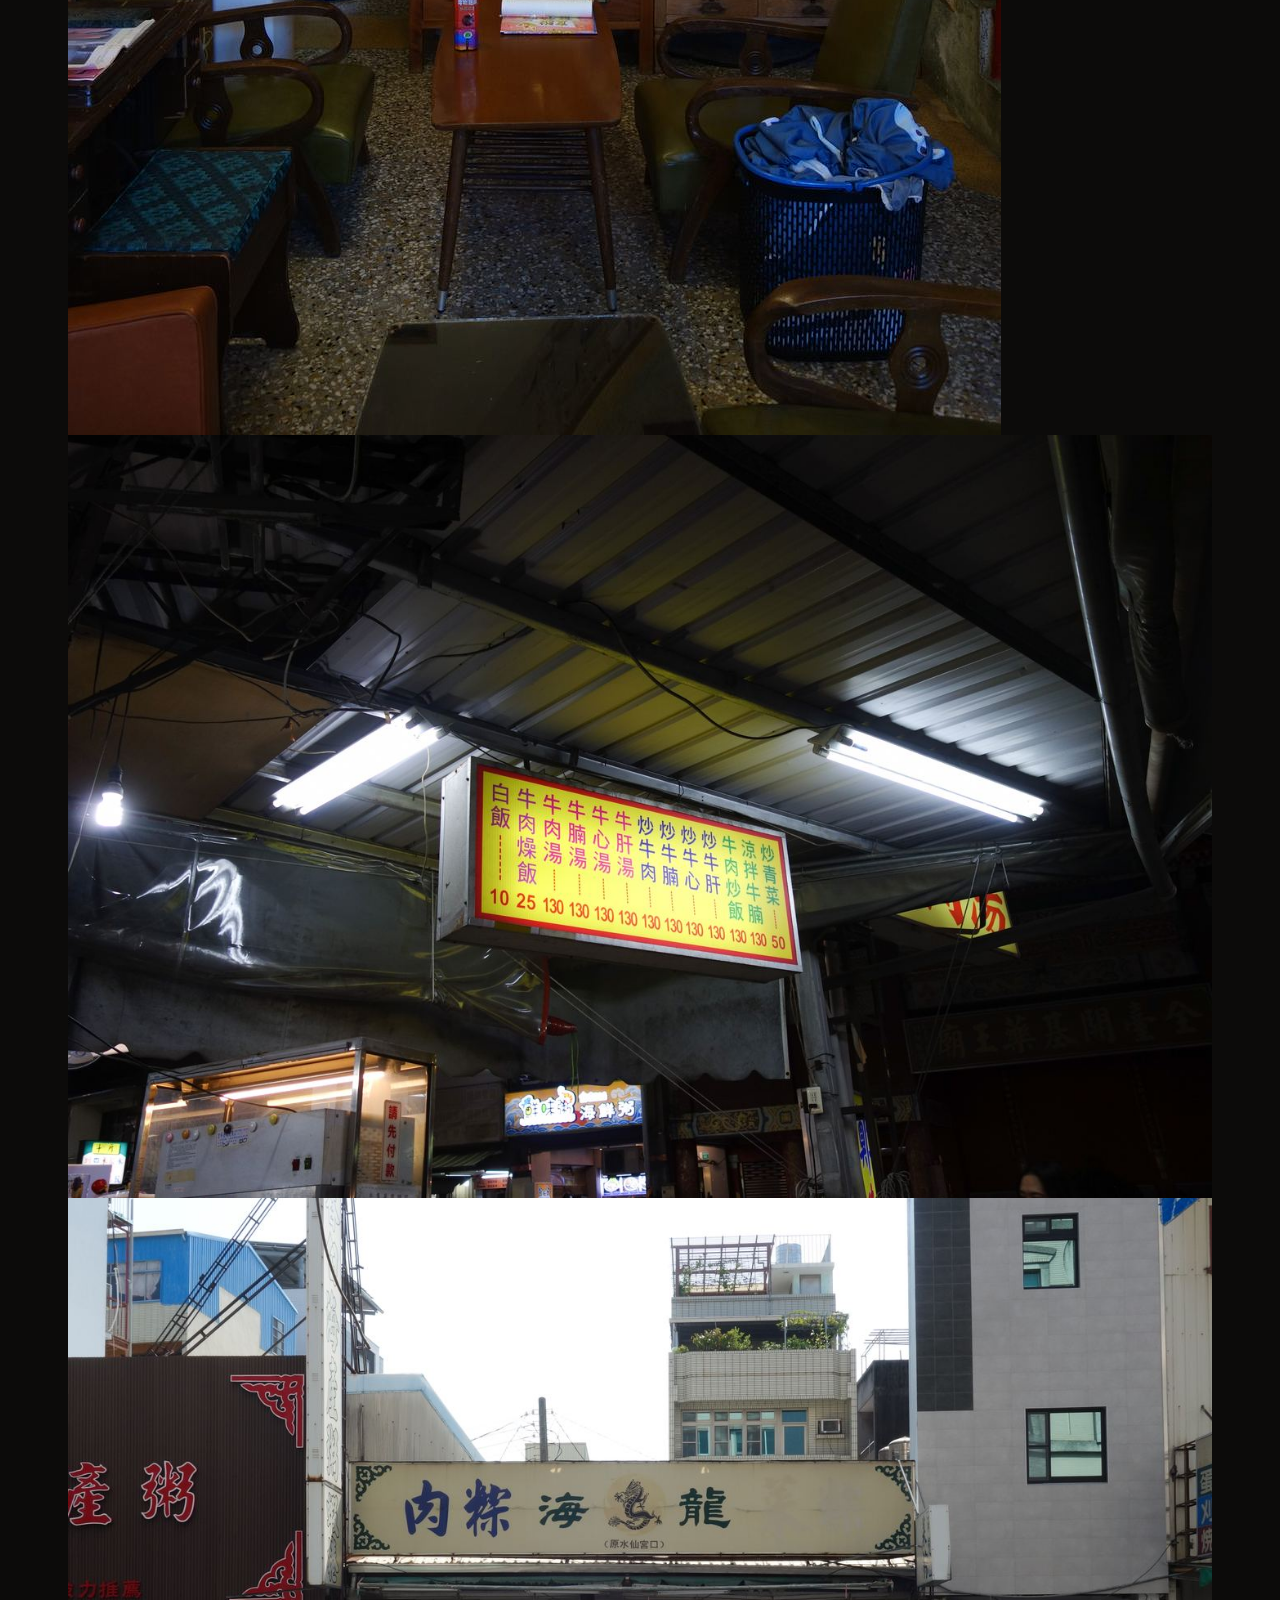
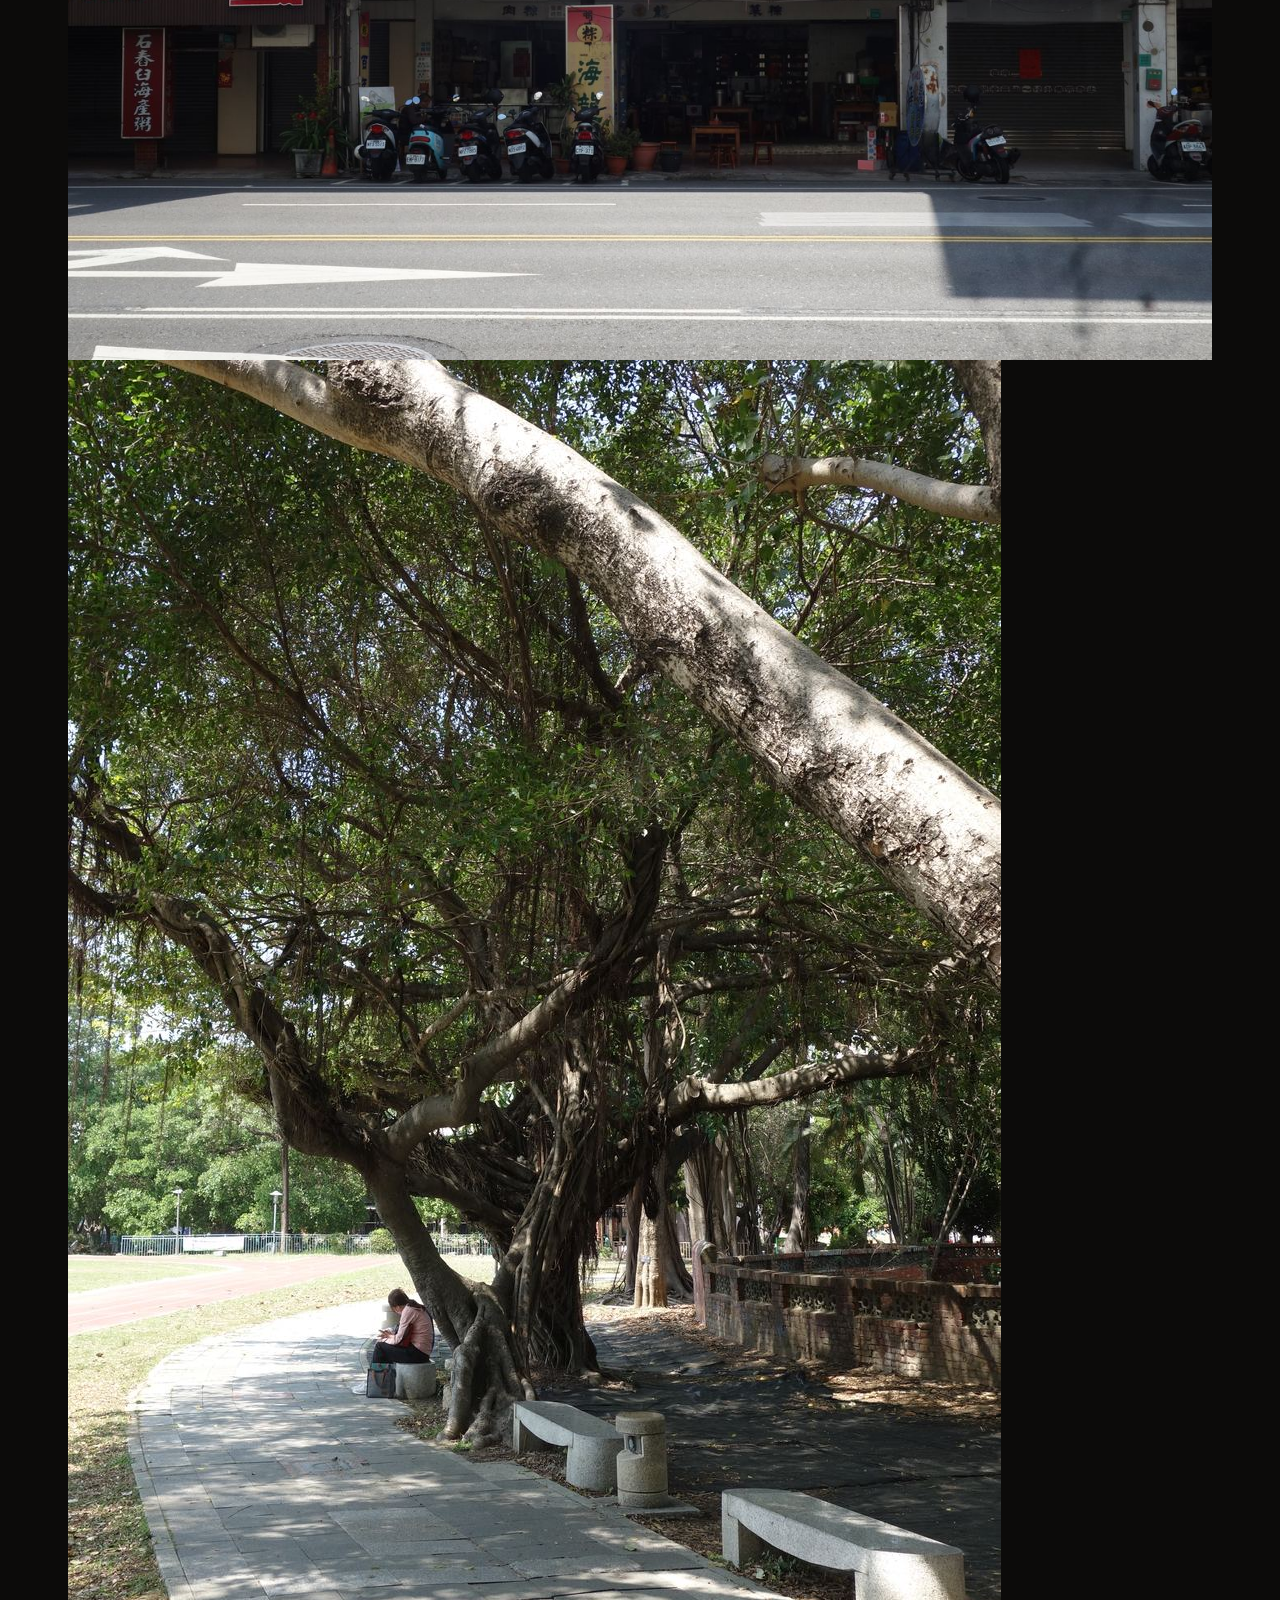
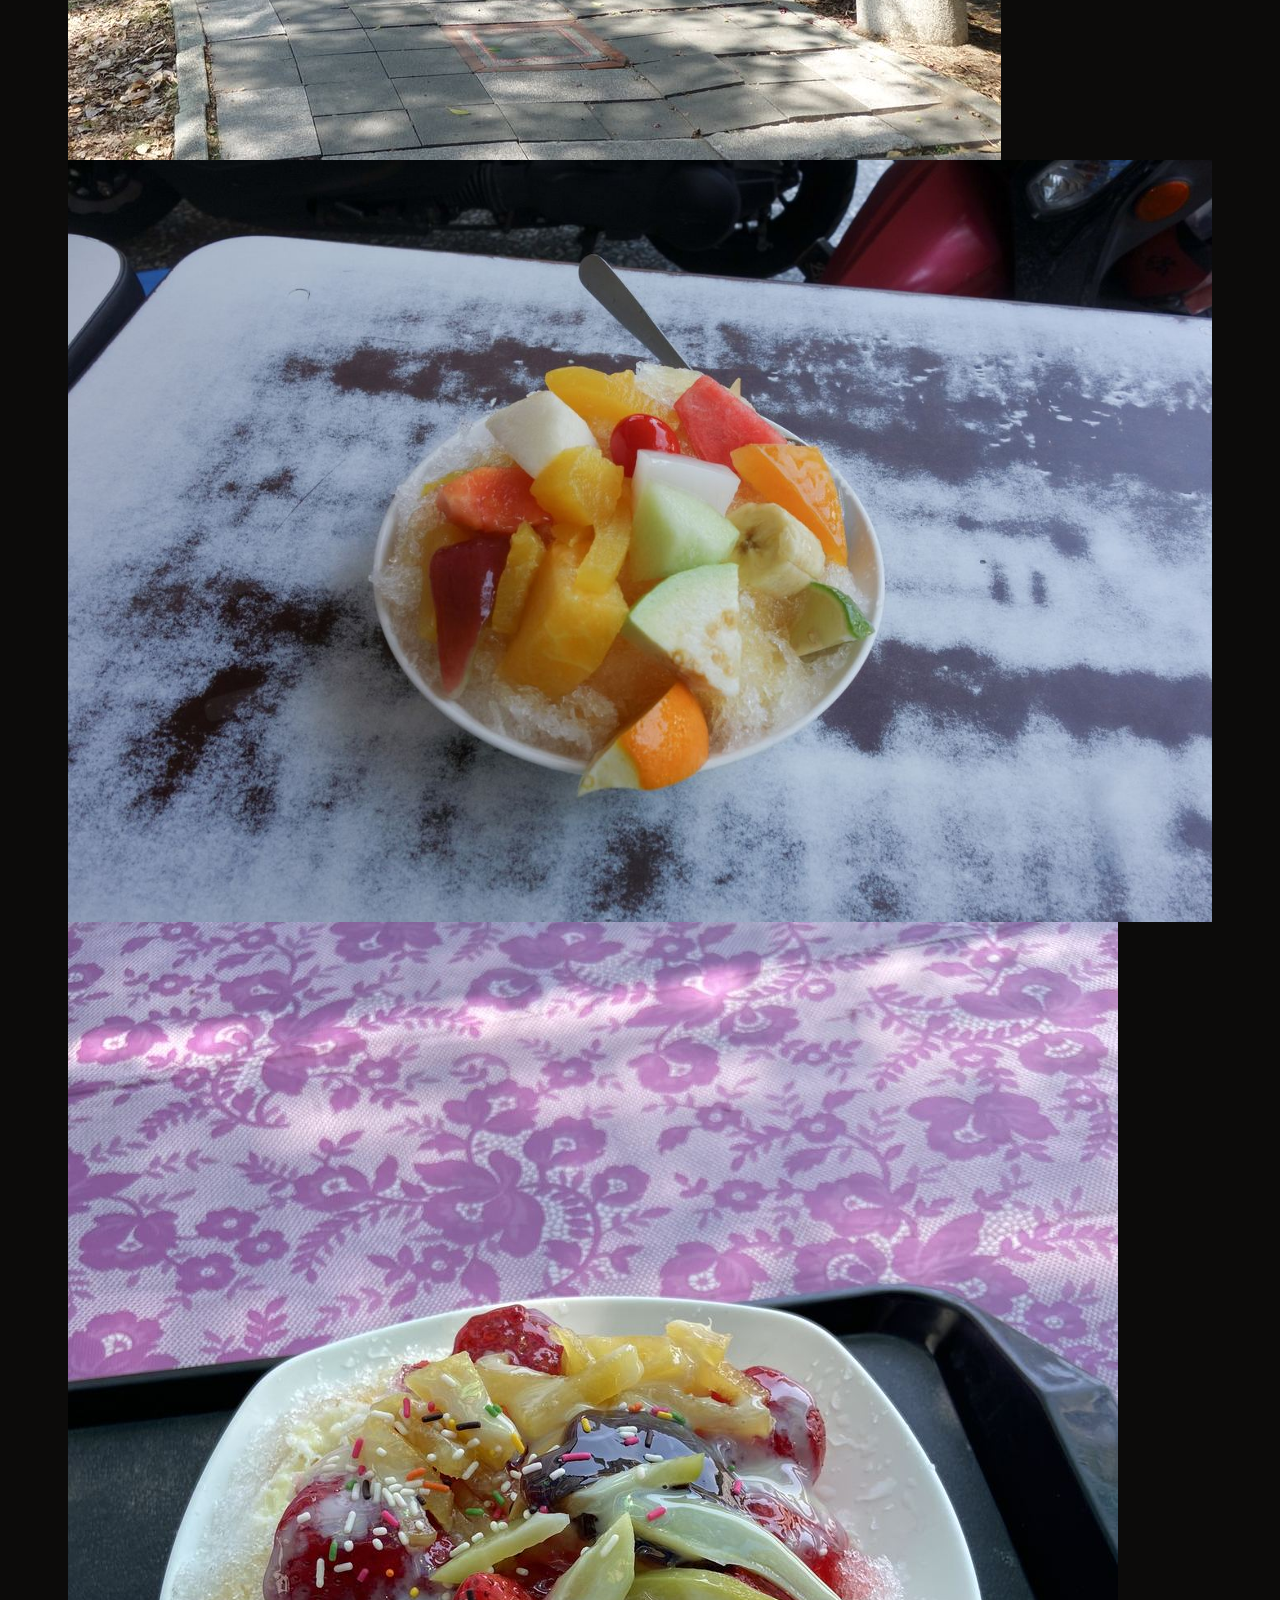
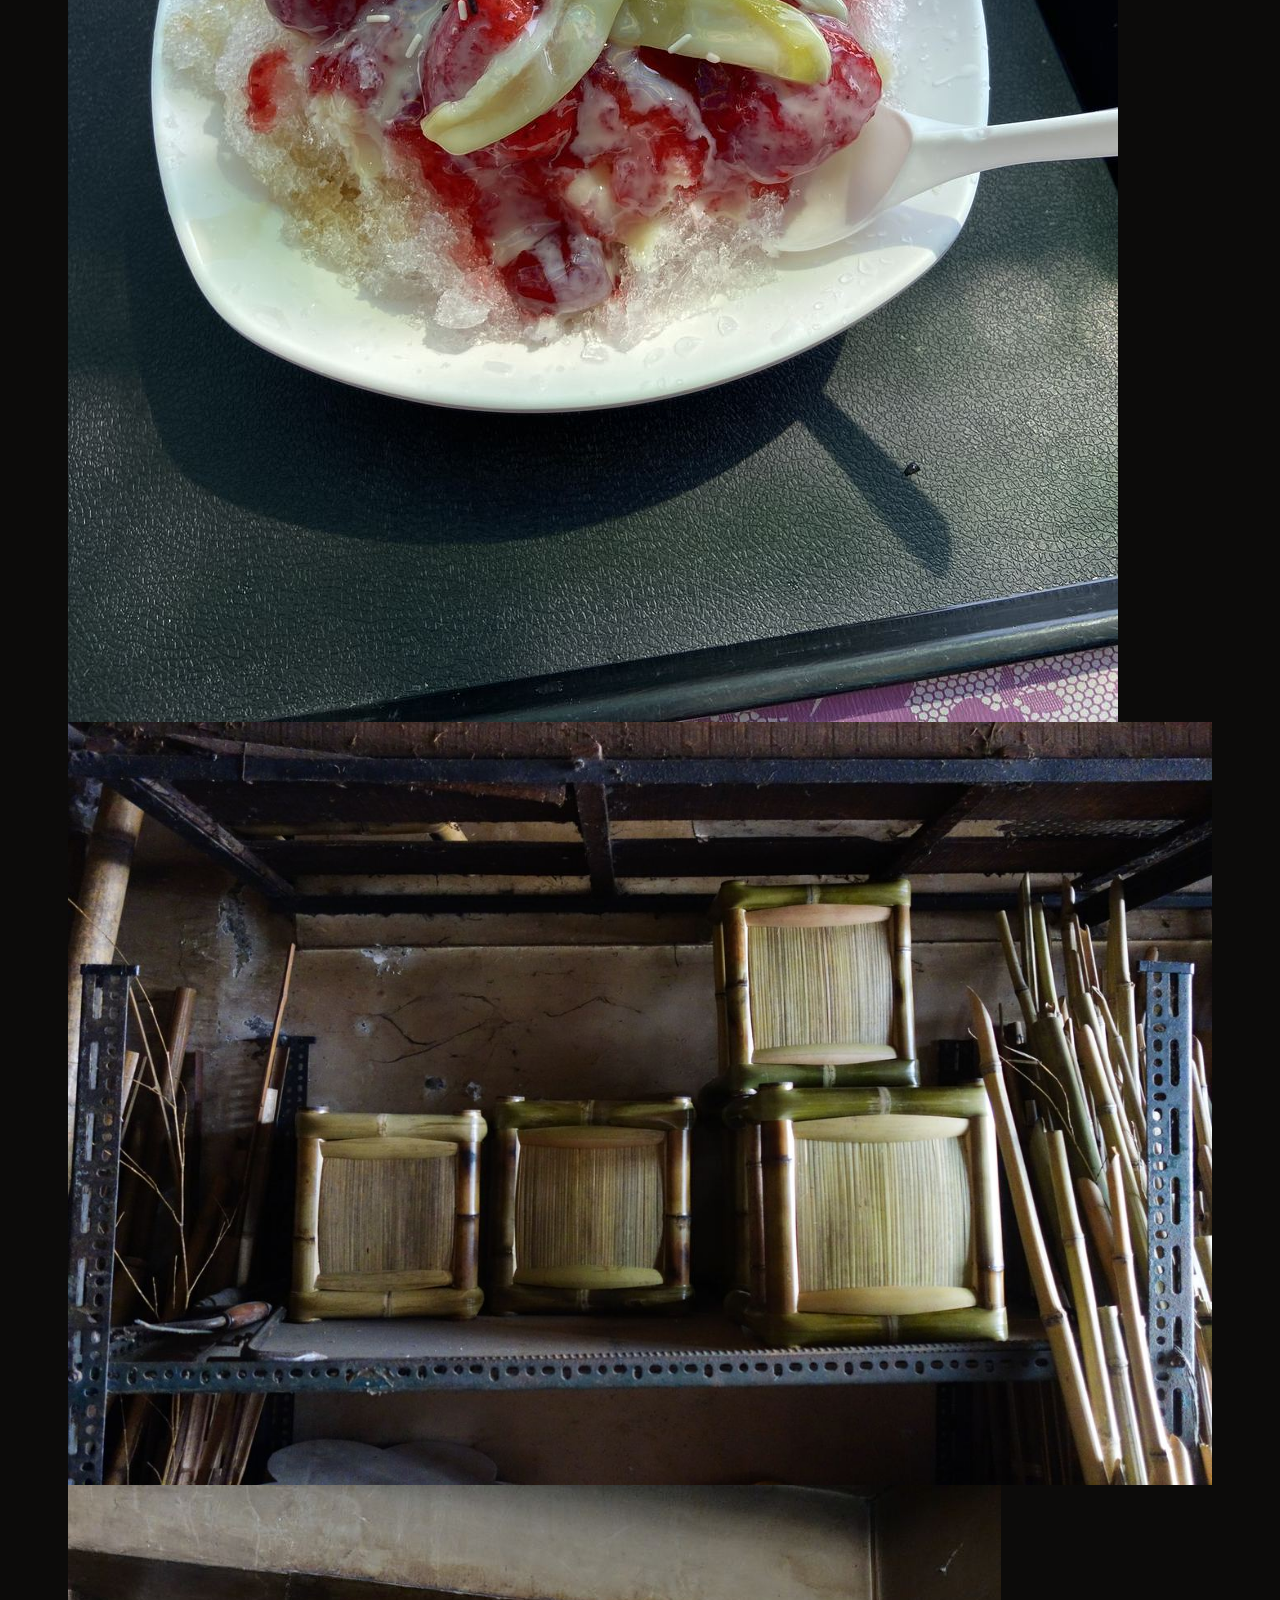
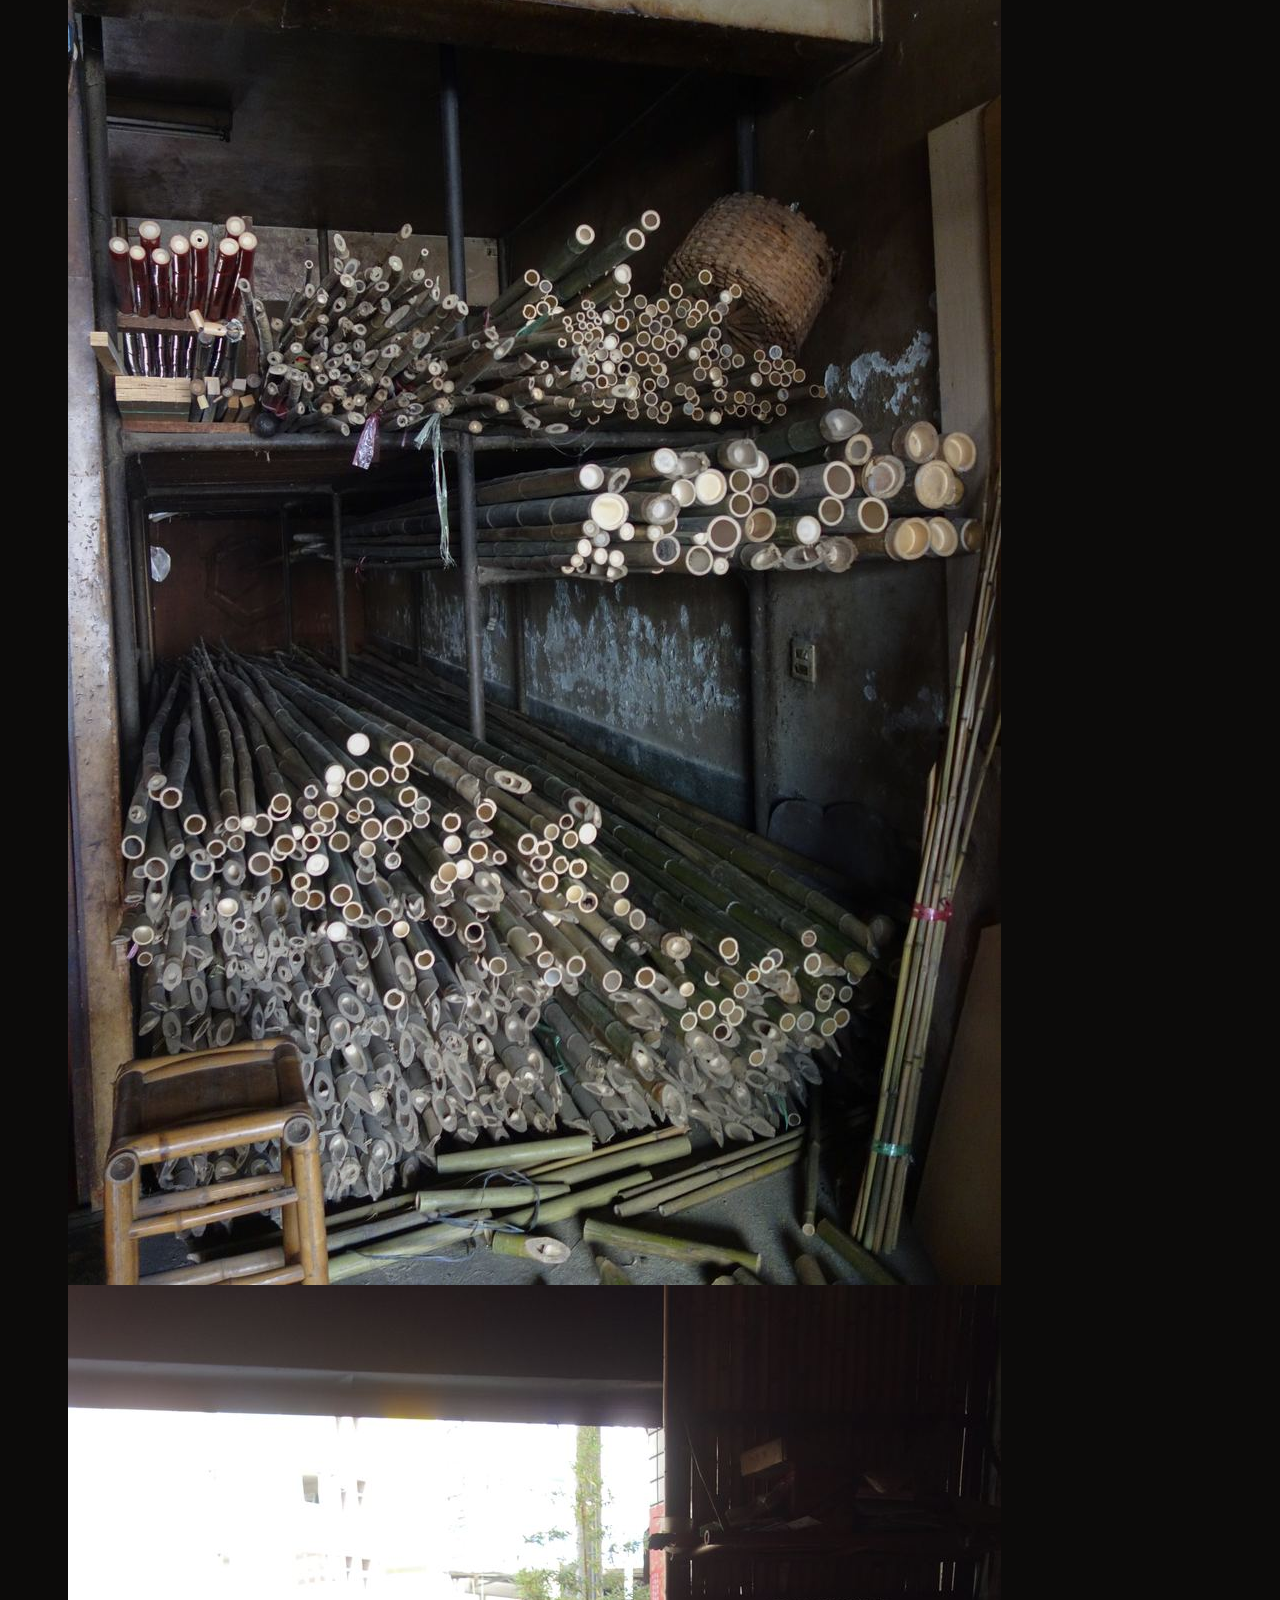
==== commit cecf3050: "Update title and meta description in report.html" ====
--- a/report.html
+++ b/report.html
@@ -3,13 +3,13 @@
 <head>
 <meta charset="UTF-8">
 <meta name="viewport" content="width=device-width, initial-scale=1.0">
-<title>当日の記録｜全感覚旅行記 台湾編</title>
-<meta name="description" content="2026年4月12日・13日に岐阜県郡上市八幡町で開催した「全感覚旅行記 台湾編」の記録です。二日間の会場の様子を写真でご覧いただけます。">
+<title>旅の記録｜全感覚旅行記 台湾編</title>
+<meta name="description" content="九日間の台湾滞在で撮った写真です。台南、嘉義、台北。駅、市場、工房、路地。">
 <meta property="og:type" content="article">
 <meta property="og:url" content="https://zenkankakutaiwan.vercel.app/report.html">
-<meta property="og:title" content="当日の記録｜全感覚旅行記 台湾編">
-<meta property="og:description" content="二日間の会場の様子を写真でご覧いただけます。">
-<meta property="og:image" content="https://zenkankakutaiwan.vercel.app/crowd-storefront.jpg">
+<meta property="og:title" content="旅の記録｜全感覚旅行記 台湾編">
+<meta property="og:description" content="九日間の台湾滞在で撮った写真です。">
+<meta property="og:image" content="https://zenkankakutaiwan.vercel.app/trip-05.jpg">
 <meta property="og:locale" content="ja_JP">
 <meta name="twitter:card" content="summary_large_image">
 <meta name="format-detection" content="telephone=no">
@@ -27,7 +27,7 @@
     <a class="hd__logo" href="index.html">全感覚旅行記<small>TAIWAN 2026</small></a>
     <nav class="hd__nav" aria-label="ページ">
       <a href="index.html">概要</a>
-      <a href="report.html" aria-current="page">当日の記録</a>
+      <a href="report.html" aria-current="page">旅の記録</a>
       <a href="texts.html">展示した文章</a>
     </nav>
   </div>
@@ -37,104 +37,43 @@
 
 <section class="phead">
   <div class="wrap">
-    <p class="phead__en">REPORT</p>
-    <h1 class="phead__title">当日の記録</h1>
-    <p class="phead__lead">2026年4月12日（日）・13日（月）。軒先に提灯を吊るして、二日間限定で人が集まる場所になりました。その様子を写真で残しています。</p>
+    <p class="phead__en">TRIP</p>
+    <h1 class="phead__title">旅の記録</h1>
   </div>
 </section>
 
-<!-- ══════════ 開場前 ══════════ -->
-<section class="sec sec--xl" aria-labelledby="r1">
+<section class="sec sec--md" aria-label="旅の写真">
   <div class="wrap">
-    <div class="read">
-      <p class="eyebrow">BEFORE OPEN</p>
-      <h2 class="h2" id="r1">提灯を吊るすところから。</h2>
-      <p class="lead">住宅の並ぶ通りに、赤い提灯を二つ。臺灣と染め抜いた暖簾を掛けたら、それだけで少し空気が変わりました。看板は、台南の食堂で撮った一枚をパネルにして、自転車の前に立てかけました。</p>
-    </div>
-    <figure class="rv" style="margin-top:clamp(32px,4vw,56px);">
-      <div class="ph"><img src="hero-storefront.jpg" alt="赤い提灯と臺灣の暖簾を掛けた会場の外観。軒先に自転車と原付、青いスツールに案内パネルが置かれている" loading="lazy" width="2400" height="1600"></div>
-    </figure>
-    <div class="gal gal--offset rv" style="margin-top:clamp(24px,3vw,44px);">
-      <figure>
-        <div class="ph"><img src="panel-bike.jpg" alt="自転車のサドルの前に立てかけられた案内パネル。台湾の食堂の写真に黄色い文字が入っている" loading="lazy" width="1800" height="1200"></div>
-      </figure>
-      <figure>
-        <div class="ph"><img src="panel-chair.jpg" alt="観葉植物のそばの椅子に置かれた案内パネル" loading="lazy" width="1080" height="1616"></div>
-      </figure>
-    </div>
-  </div>
-</section>
-
-<!-- ══════════ 展示 ══════════ -->
-<section class="sec sec--xl sec--tint" aria-labelledby="r2">
-  <div class="wrap">
-    <div class="read">
-      <p class="eyebrow">EXHIBITION</p>
-      <h2 class="h2" id="r2">壁に、文章を貼った。</h2>
-      <p class="lead">展示したのは七篇。一篇ずつ赤い枠で囲んで、漆喰の壁に貼りました。その左右に、旅先で撮った写真を糸で吊るしています。写真は文章の説明ではなく、同じ日に見ていたものとして並べました。</p>
-    </div>
-    <div class="duo rv" style="margin-top:clamp(32px,4vw,56px);">
-      <figure>
-        <div class="ph"><img src="exhibit-wall-v.jpg" alt="漆喰の壁の中央に赤い枠で囲んだ文章が貼られ、その左右に旅先の写真が並んでいる" loading="lazy" width="1033" height="1546"></div>
-      </figure>
-      <figure>
-        <div class="ph"><img src="exhibit-wall.jpg" alt="観葉植物越しに見た展示の壁" loading="lazy" width="1600" height="1069"></div>
-      </figure>
-    </div>
-    <figure class="rv fig--portrait" style="margin-top:clamp(24px,3vw,44px);">
-      <div class="ph"><img src="goods.jpg" alt="木箱の上に並べられた台湾の書籍や器、カトラリー、調味料、獅子の人形" loading="lazy" width="1045" height="1563"></div>
-    </figure>
-  </div>
-</section>
-
-<!-- ══════════ 出展 ══════════ -->
-<section class="sec sec--xl" aria-labelledby="r3">
-  <div class="wrap">
-    <div class="duo duo--wide rv">
-      <div>
-        <p class="eyebrow">TAIWAN ／ 台椀</p>
-        <h2 class="h2" id="r3">読んだあとに、<br>台湾のものを。</h2>
-        <p class="lead">郡上八幡で台湾料理を出している「台椀」さんに出店していただきました。豆花と台湾茶。文章を読んで、そのまま帰ってしまうのではなく、口にして帰ってもらえたらと思ってお願いしました。</p>
-        <p class="lead" style="margin-top:1.4rem;">冷たい豆花を食べながら壁を見ている人が何人もいて、その光景がいちばん嬉しかったです。</p>
-      </div>
-      <figure>
-        <div class="ph"><img src="douhua.jpg" alt="竹のトレーにのせられた赤い器の豆花。タピオカと芋圓、小豆がのっている" loading="lazy" width="1800" height="1200"></div>
-      </figure>
-    </div>
-  </div>
-</section>
-
-<!-- ══════════ 二日間 ══════════ -->
-<section class="sec sec--xl sec--tint" aria-labelledby="r4">
-  <div class="wrap">
-    <div class="read">
-      <p class="eyebrow">TWO DAYS</p>
-      <h2 class="h2" id="r4">二日間のこと。</h2>
-      <p class="lead">通りがかりに足を止めてくれた方、わざわざ遠くから来てくれた方、近所の方。文章を読むだけの催しに、どれだけ人が来るのか正直わかりませんでした。結果として、思っていたよりずっと長く滞在してくれる方が多かったです。</p>
-    </div>
-    <figure class="rv" style="margin-top:clamp(32px,4vw,56px);">
-      <div class="ph"><img src="crowd-storefront.jpg" alt="会場の前で立ち話をする人たち。椅子に座って豆花を食べている人もいる" loading="lazy" width="2000" height="1333"></div>
-    </figure>
-    <div class="duo rv" style="margin-top:clamp(24px,3vw,44px);">
-      <figure>
-        <div class="ph"><img src="visitors.jpg" alt="緑の壁の室内で、来場した方が展示を見ている様子" loading="lazy" width="1800" height="1200"></div>
-      </figure>
-      <figure>
-        <div class="ph"><img src="host.jpg" alt="オレンジ色のキャップをかぶり、自転車の横で笑っている主催者" loading="lazy" width="1800" height="1200"></div>
-      </figure>
-    </div>
-  </div>
-</section>
-
-<!-- ══════════ おわりに ══════════ -->
-<section class="sec sec--xl" aria-labelledby="r5">
-  <div class="wrap read">
-    <p class="eyebrow">AFTERWARD</p>
-    <h2 class="h2" id="r5">おわりに</h2>
-    <div class="statement__body rv">
-      <p>旅先で書いた文章は、本来なら自分の手元に残るだけのものでした。それを人に見てもらう形にしたのは、感じたことを自分のなかで咀嚼しきる前に、いちど外に出してみたかったからです。</p>
-      <p>読んでいる人の背中を眺めている時間は、落ち着かないような、うれしいような、妙な時間でした。二日間、来ていただいたみなさま、出店してくださった台椀さん、ありがとうございました。</p>
-      <p class="statement__sign">宮本雅就</p>
+    <div class="gal-grid">
+    <figure><img src="trip-01.jpg" alt="嘉義駅の改札。案内表示の下を人が抜けていく" loading="lazy" width="1400" height="933"></figure>
+    <figure><img src="trip-02.jpg" alt="臺南駅のホーム。上屋の柱が並び、向かいのホームに人が座っている" loading="lazy" width="1400" height="933"></figure>
+    <figure><img src="trip-03.jpg" alt="嘉義と書かれた駅名標" loading="lazy" width="1050" height="1400"></figure>
+    <figure><img src="trip-04.jpg" alt="古い木の扉の家。両脇に鉢植えとシダが茂っている" loading="lazy" width="1400" height="933"></figure>
+    <figure><img src="trip-05.jpg" alt="路地の店先。看板や暖簾、テーブルと椅子が置かれている" loading="lazy" width="1400" height="933"></figure>
+    <figure><img src="trip-06.jpg" alt="民家の裏手。大きな水がめと積まれた米袋の向こうに廟の屋根が見える" loading="lazy" width="1400" height="933"></figure>
+    <figure><img src="trip-07.jpg" alt="ビルの隙間から伸びる大きなガジュマル。手前の路地を人が歩いている" loading="lazy" width="933" height="1400"></figure>
+    <figure><img src="trip-08.jpg" alt="宿の一階。曲がり階段の赤い手すりと、木の家具が並ぶ土間" loading="lazy" width="933" height="1400"></figure>
+    <figure><img src="trip-09.jpg" alt="夜の食堂。天井から吊るされた黄色い品書きが光っている" loading="lazy" width="1400" height="933"></figure>
+    <figure><img src="trip-10.jpg" alt="通り沿いの食堂。肉粽海龍の看板が掛かり、前にスクーターが並ぶ" loading="lazy" width="1400" height="933"></figure>
+    <figure><img src="trip-11.jpg" alt="公園のガジュマル。太い枝が歩道の上に張り出している" loading="lazy" width="933" height="1400"></figure>
+    <figure><img src="trip-12.jpg" alt="かき氷。削った氷の上に切った果物がのっている" loading="lazy" width="1400" height="933"></figure>
+    <figure><img src="trip-13.jpg" alt="花柄の布の上に置かれたかき氷" loading="lazy" width="1050" height="1400"></figure>
+    <figure><img src="trip-14.jpg" alt="棚に並んだ竹の椅子。周りに竹材が立てかけてある" loading="lazy" width="1400" height="933"></figure>
+    <figure><img src="trip-15.jpg" alt="竹材の置き場。切り口をこちらに向けた竹が積み上がっている" loading="lazy" width="933" height="1400"></figure>
+    <figure><img src="trip-16.jpg" alt="竹細工の工房。逆光のなかで職人が椅子を運んでいる" loading="lazy" width="933" height="1400"></figure>
+    <figure><img src="trip-17.jpg" alt="市場のアーケード。両側に雑貨店と特産品店が並ぶ" loading="lazy" width="933" height="1400"></figure>
+    <figure><img src="trip-18.jpg" alt="通りに面した二階建ての長屋。トタン屋根が続いている" loading="lazy" width="1400" height="933"></figure>
+    <figure><img src="trip-19.jpg" alt="何首屋と書かれた看板を見上げたところ" loading="lazy" width="1400" height="933"></figure>
+    <figure><img src="trip-20.jpg" alt="看板が突き出した通り。奥に高層ビルが立つ" loading="lazy" width="933" height="1400"></figure>
+    <figure><img src="trip-21.jpg" alt="竹の足場を組む職人たち。建物の壁面を三人が登っている" loading="lazy" width="933" height="1400"></figure>
+    <figure><img src="trip-22.jpg" alt="永興農具工廠の店先。木の道具や蒸籠が並び、客が覗き込んでいる" loading="lazy" width="1400" height="933"></figure>
+    <figure><img src="trip-23.jpg" alt="瀧乃湯と赤字で彫られた石柱。木漏れ日が落ちている" loading="lazy" width="933" height="1400"></figure>
+    <figure><img src="trip-24.jpg" alt="喫茶店の前に置かれた木の立て看板。チョークで案内が書かれている" loading="lazy" width="1050" height="1400"></figure>
+    <figure><img src="trip-25.jpg" alt="路地の古い家。窓の格子に洗濯物が干してある" loading="lazy" width="1050" height="1400"></figure>
+    <figure><img src="trip-26.jpg" alt="ガラス越しに置かれた金色の招き猫。腕を上げている" loading="lazy" width="1050" height="1400"></figure>
+    <figure><img src="trip-27.jpg" alt="工房の作業台。工具や部品が雑然と置かれている" loading="lazy" width="1050" height="1400"></figure>
+    <figure><img src="trip-28.jpg" alt="建物の隙間を見上げたところ。壁に額が掛かっている" loading="lazy" width="787" height="1400"></figure>
+    <figure><img src="trip-29.jpg" alt="贈り物と書かれた紙が貼られた茶色の紙袋" loading="lazy" width="787" height="1400"></figure>
     </div>
   </div>
 </section>
@@ -166,7 +105,7 @@
         <p class="ft__ttl">PAGES</p>
         <ul class="ft__list">
           <li><a href="index.html">開催概要</a></li>
-          <li><a href="report.html">当日の記録</a></li>
+          <li><a href="report.html">旅の記録</a></li>
           <li><a href="texts.html">展示した文章</a></li>
         </ul>
       </div>
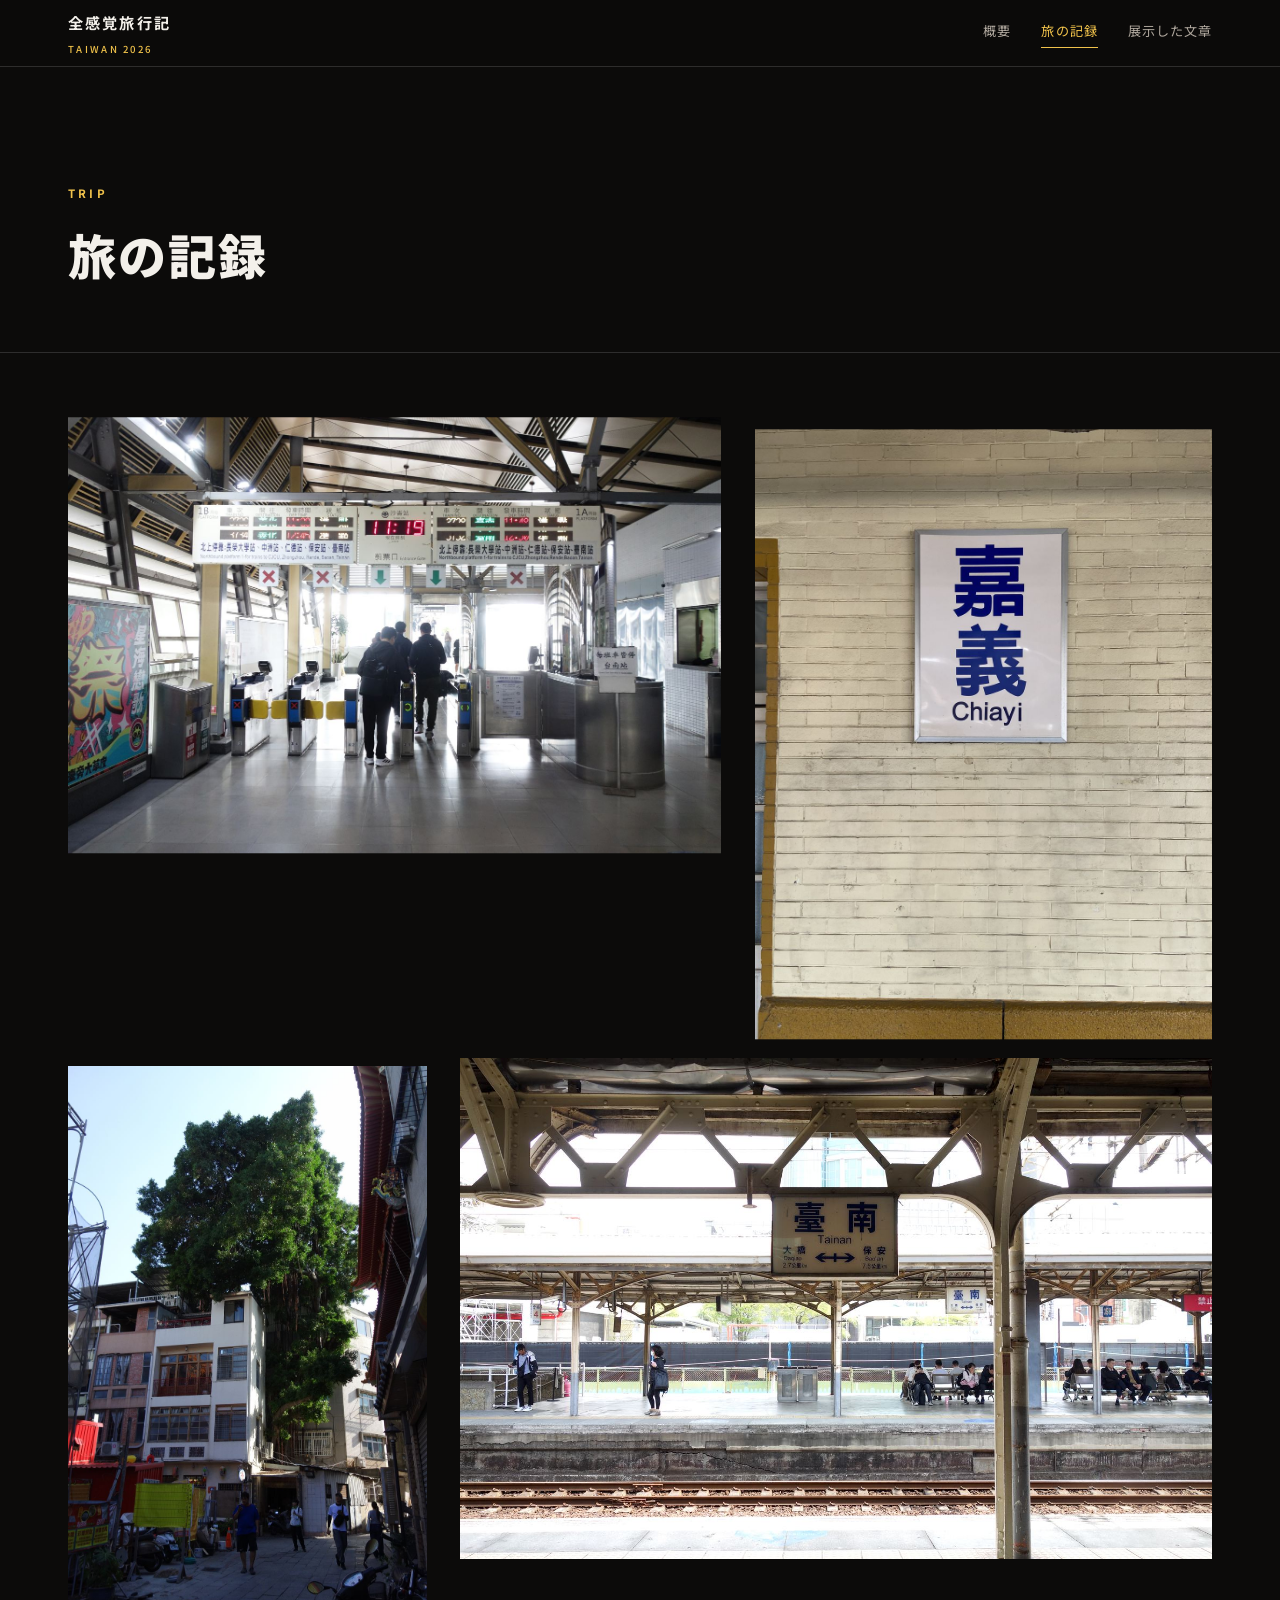
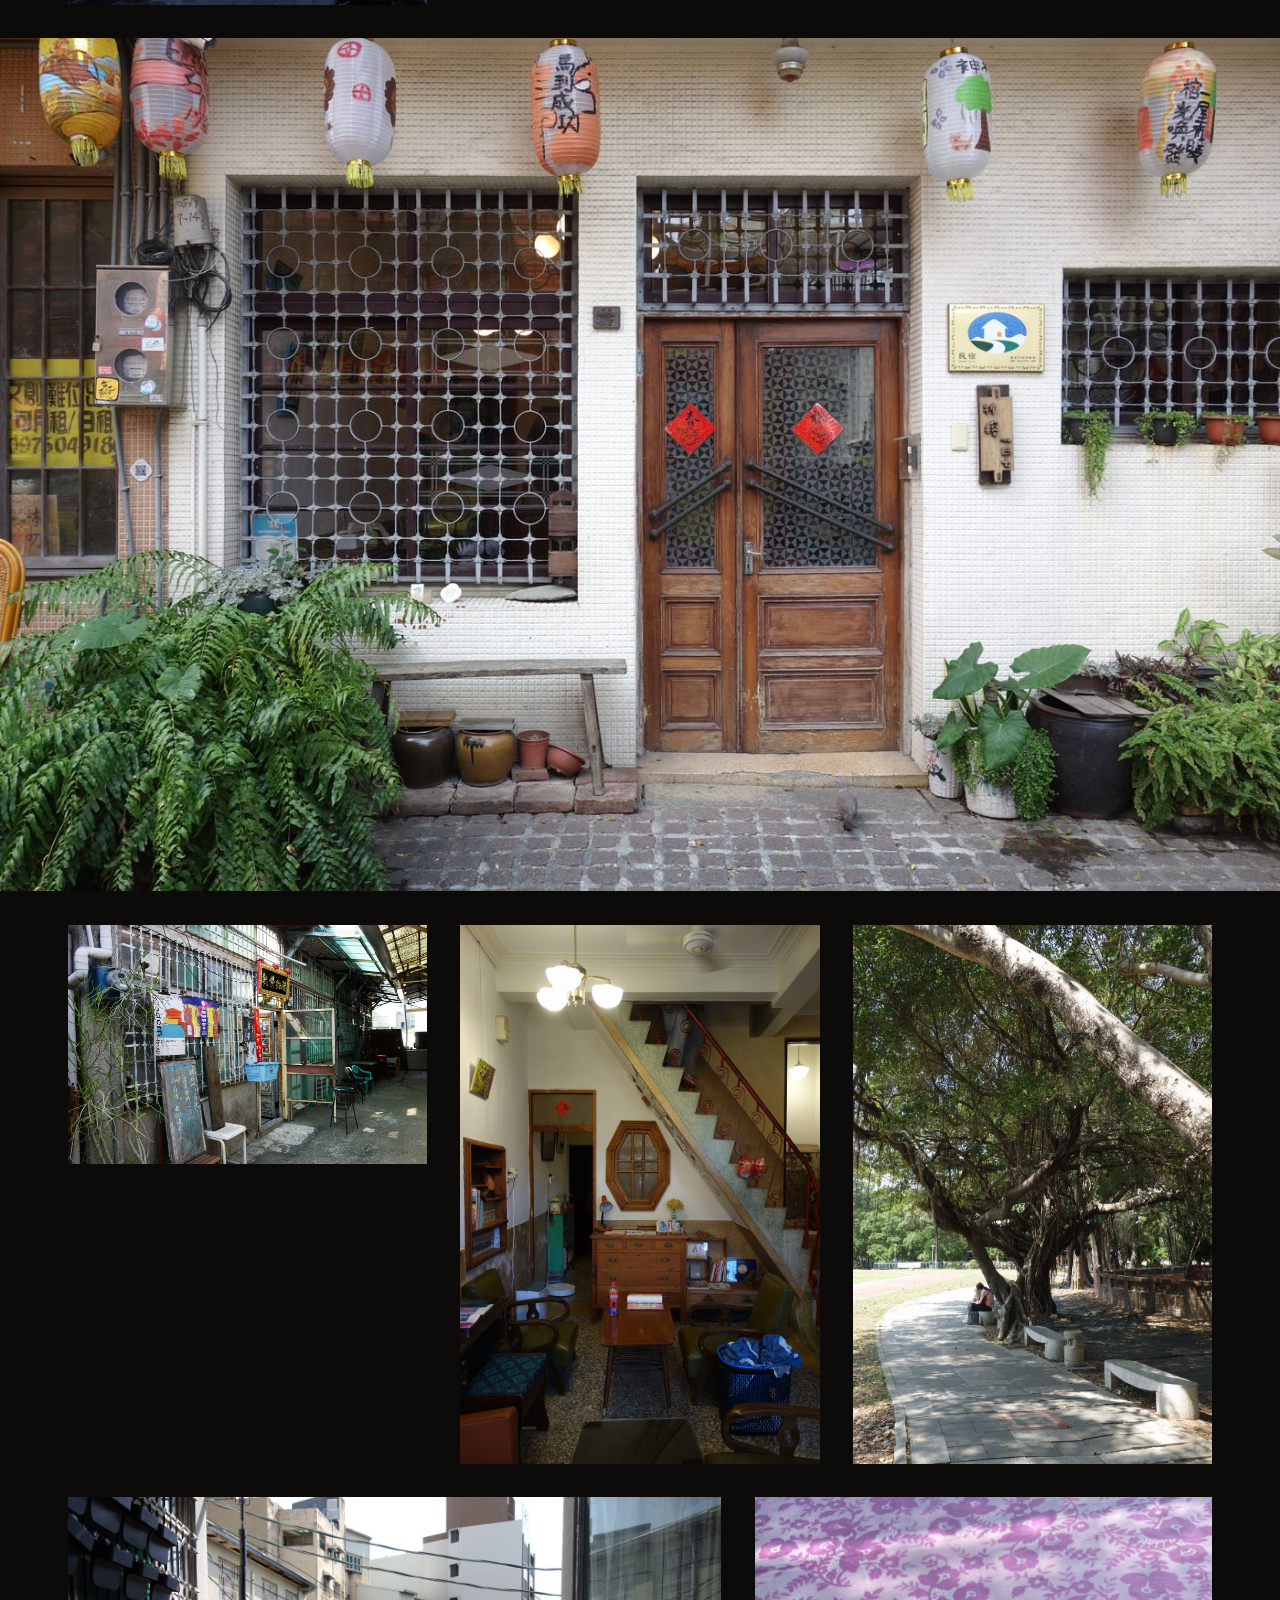
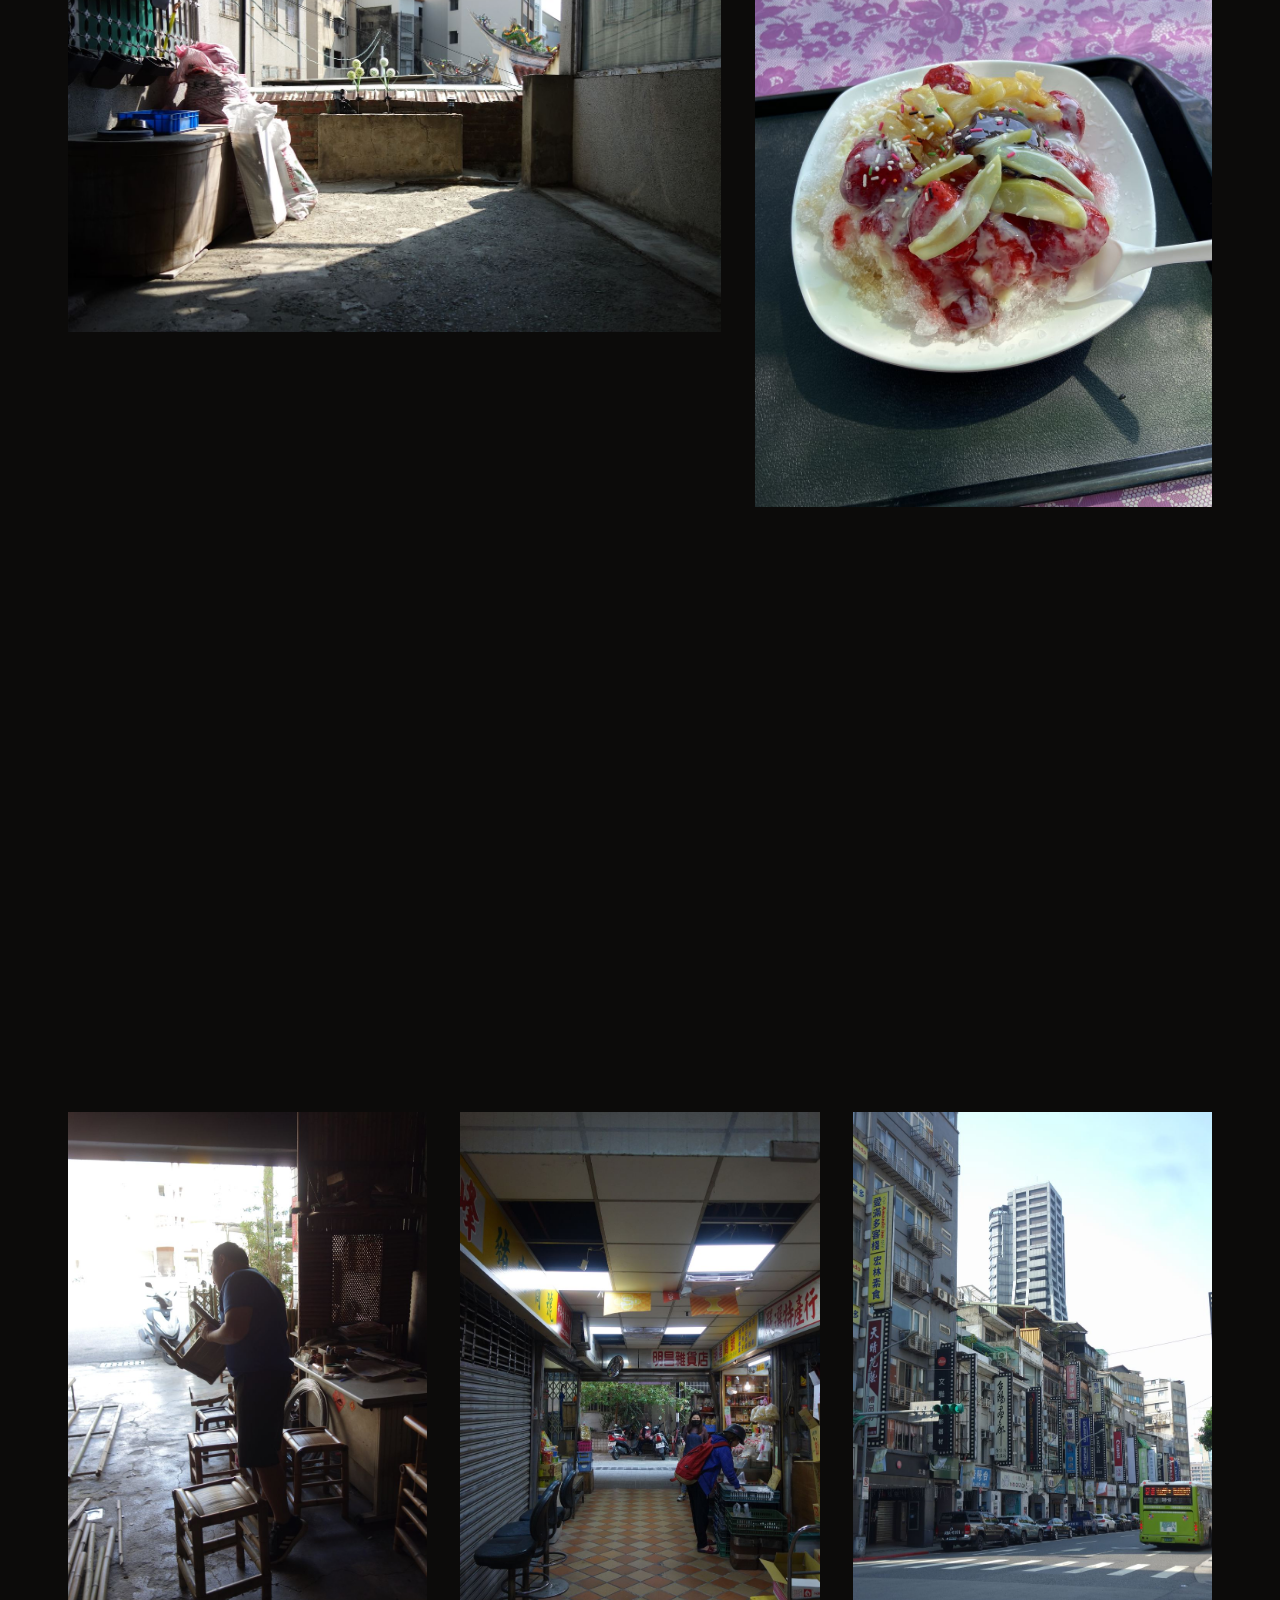
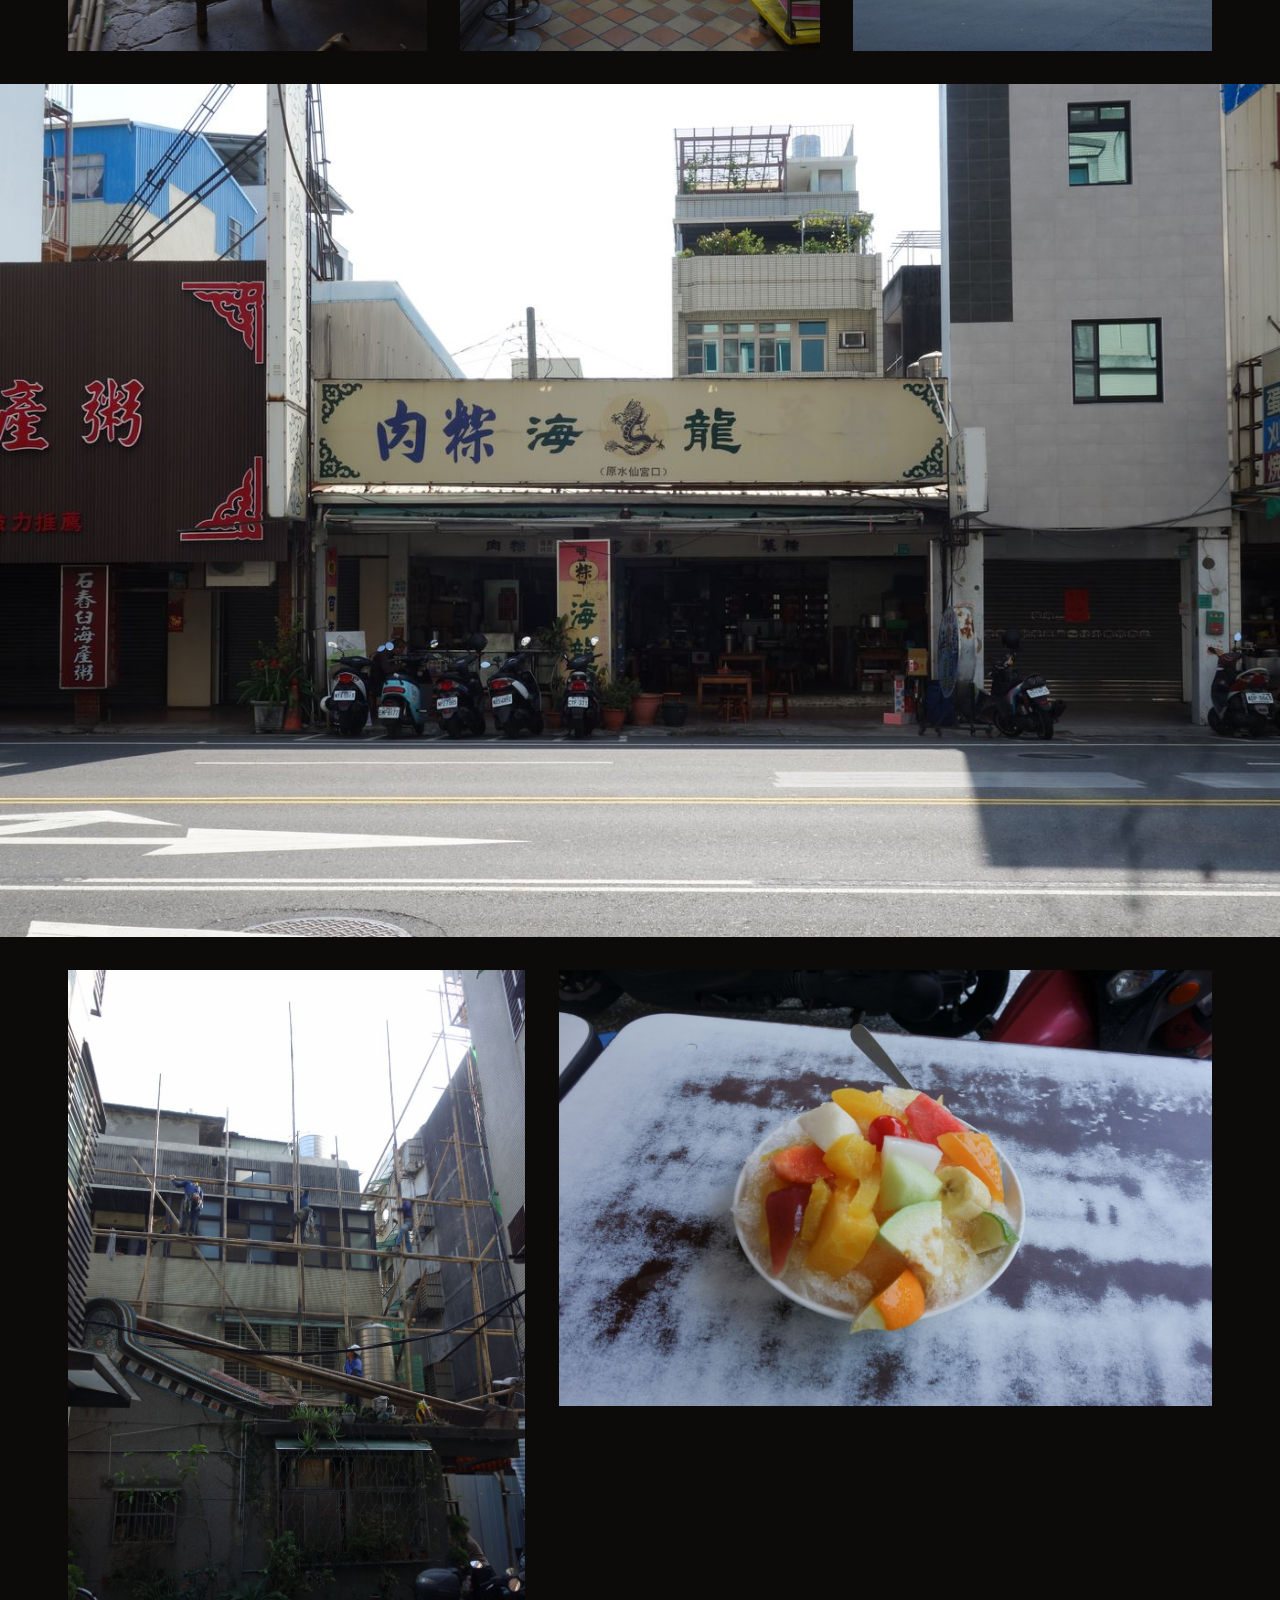
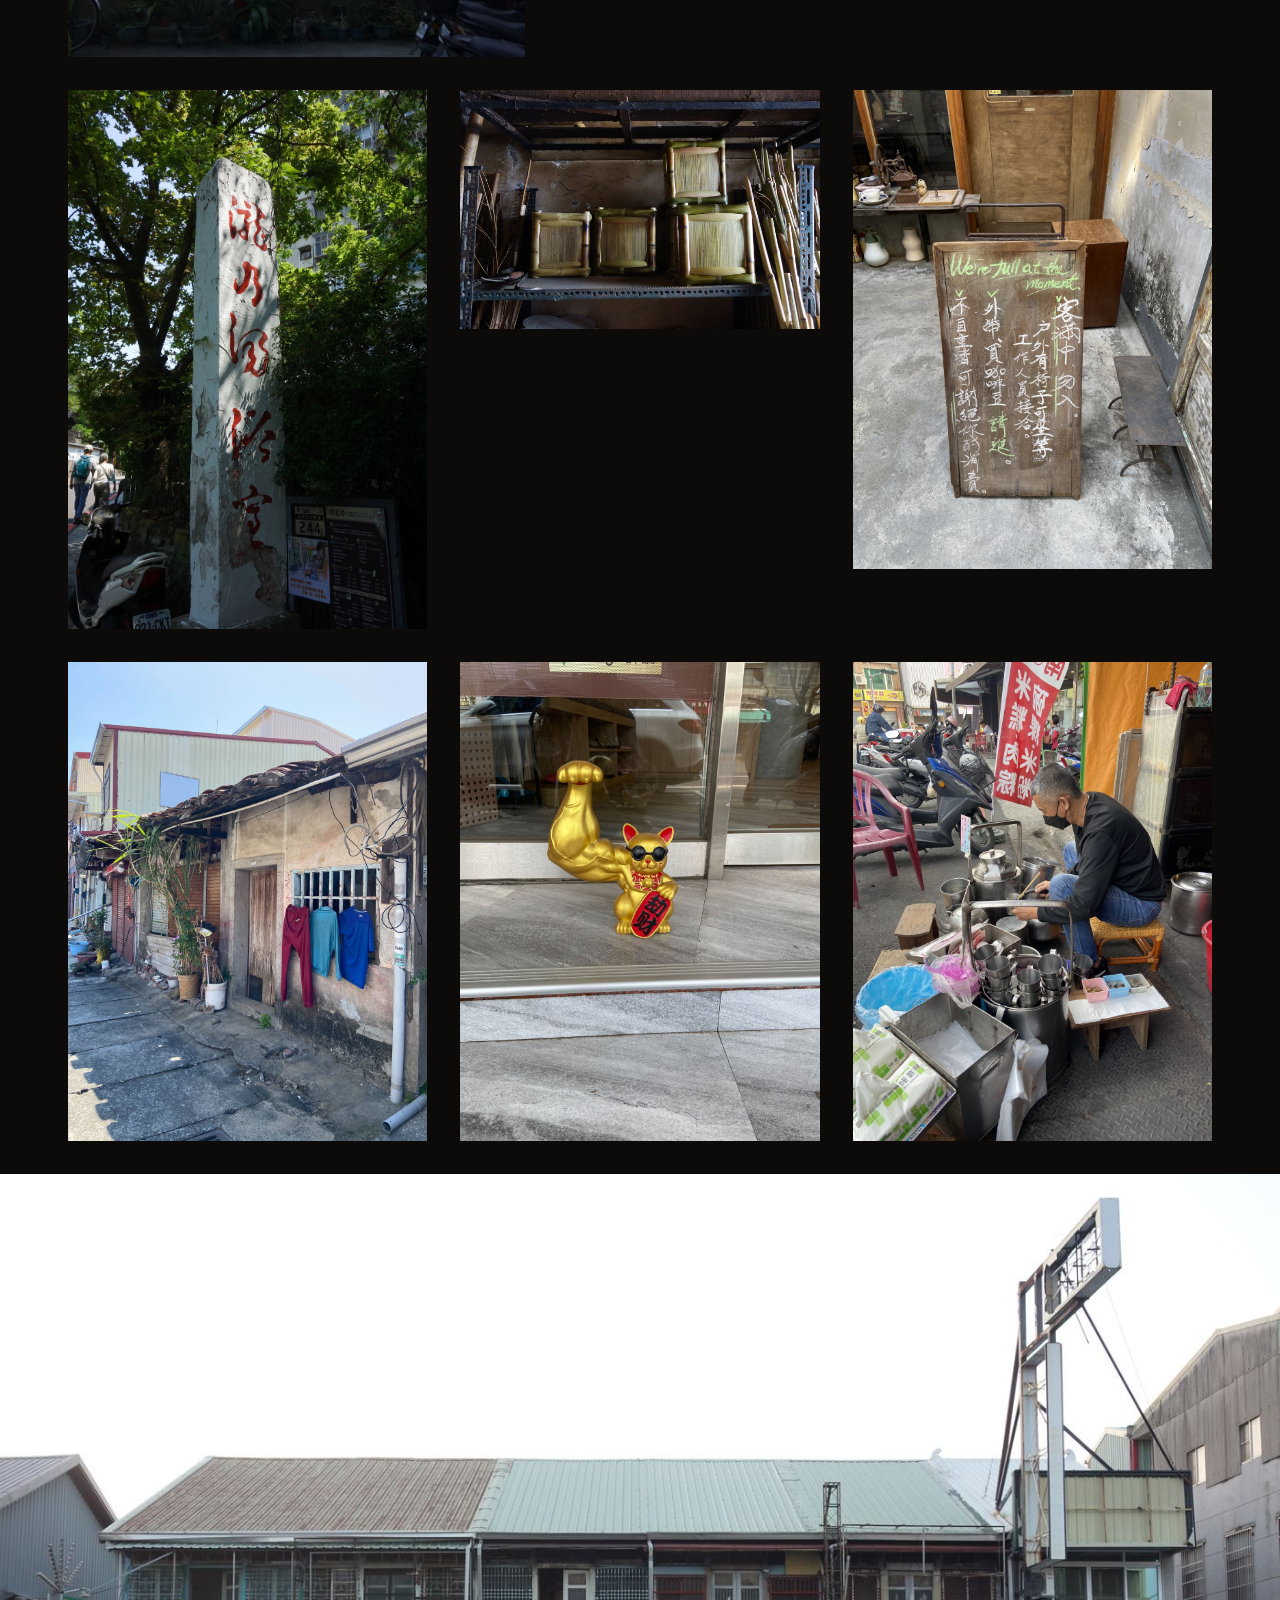
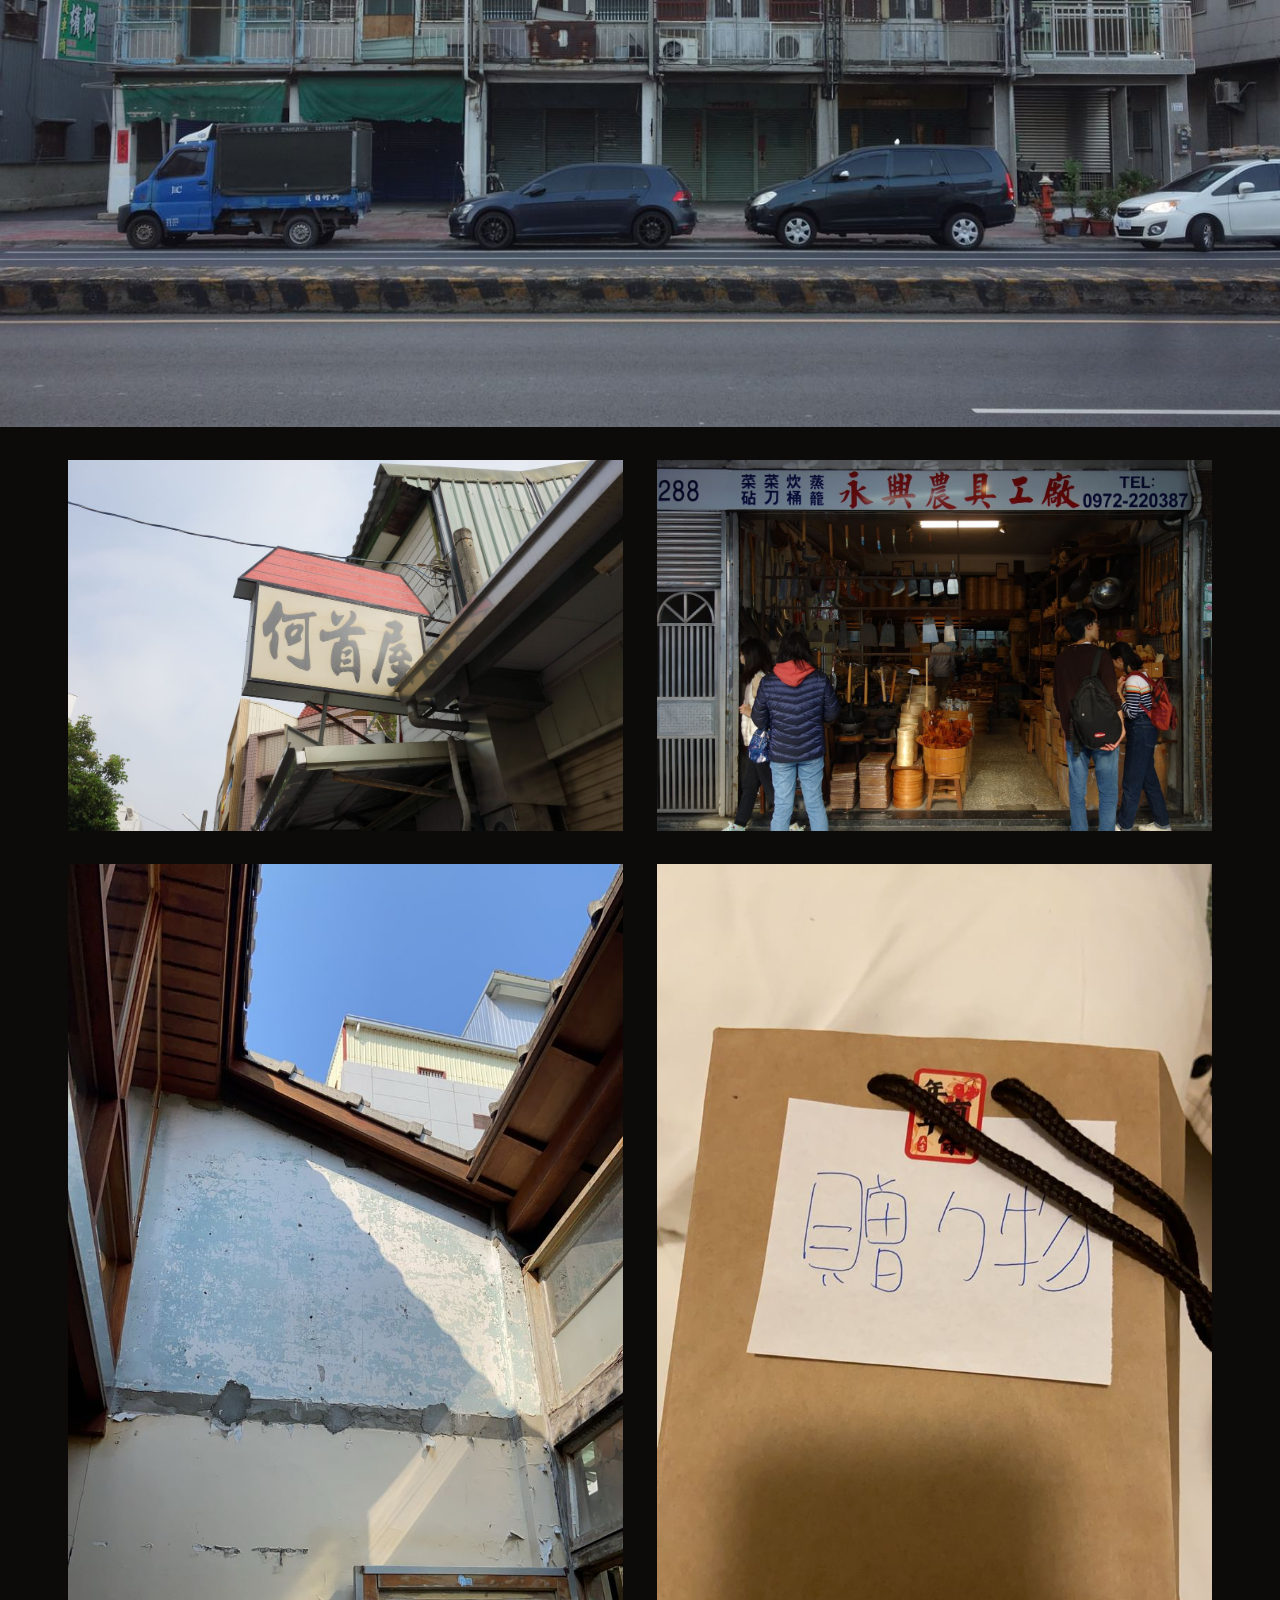
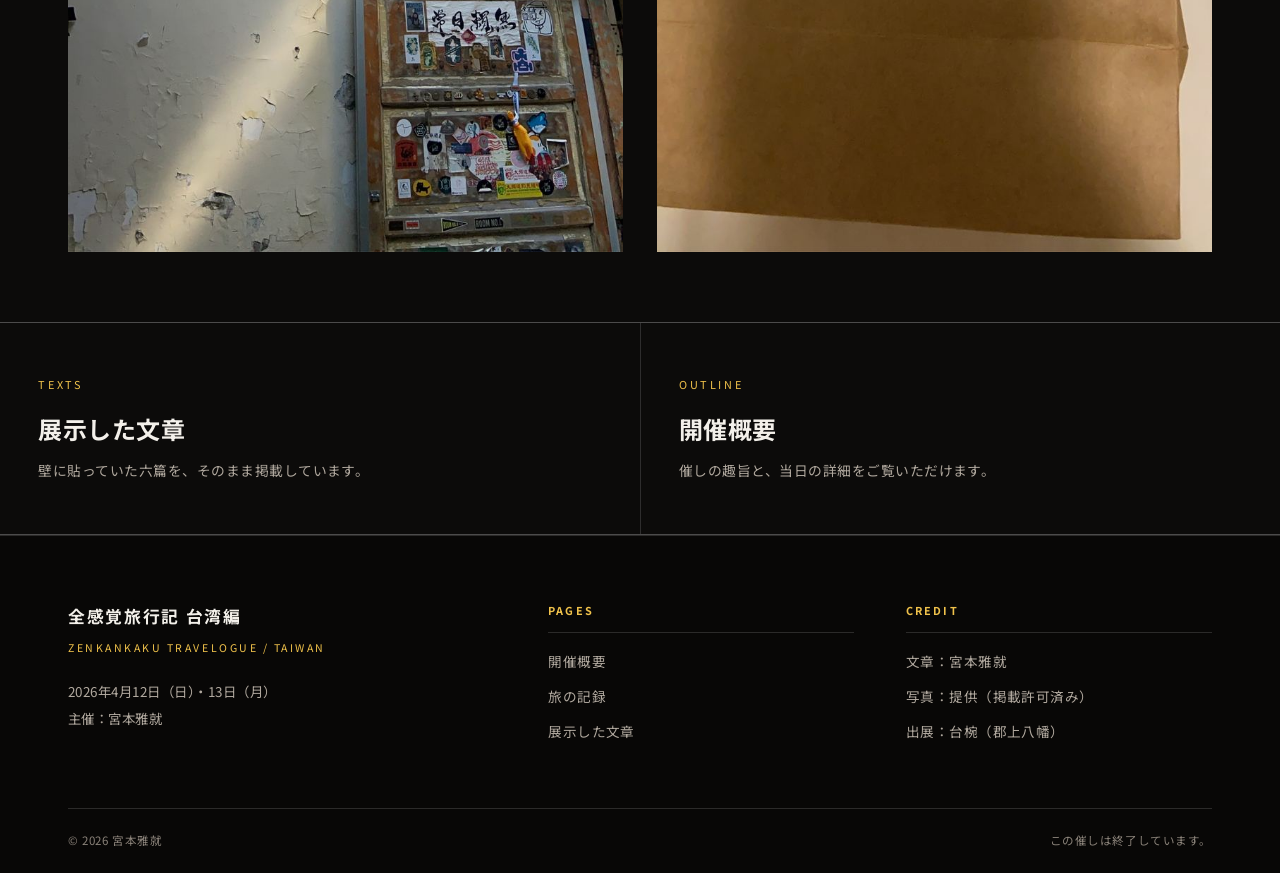
==== commit ba178178: "Correct text count in navigation section Updated the number of displayed texts from six to seven in " ====
--- a/report.html
+++ b/report.html
@@ -18,6 +18,7 @@
 <link href="https://fonts.googleapis.com/css2?family=Noto+Sans+JP:wght@400;500;700;900&family=Noto+Serif+JP:wght@400;500&display=swap" rel="stylesheet">
 <link rel="icon" href="favicon.svg" type="image/svg+xml">
 <link rel="stylesheet" href="style.css">
+<noscript><style>.gal-grid figure{ opacity:1; transform:none; }</style></noscript>
 </head>
 <body>
 <a class="skip" href="#main">本文へスキップ</a>
@@ -45,35 +46,35 @@
 <section class="sec sec--md" aria-label="旅の写真">
   <div class="wrap">
     <div class="gal-grid">
-    <figure><img src="trip-01.jpg" alt="嘉義駅の改札。案内表示の下を人が抜けていく" loading="lazy" width="1400" height="933"></figure>
-    <figure><img src="trip-02.jpg" alt="臺南駅のホーム。上屋の柱が並び、向かいのホームに人が座っている" loading="lazy" width="1400" height="933"></figure>
-    <figure><img src="trip-03.jpg" alt="嘉義と書かれた駅名標" loading="lazy" width="1050" height="1400"></figure>
-    <figure><img src="trip-04.jpg" alt="古い木の扉の家。両脇に鉢植えとシダが茂っている" loading="lazy" width="1400" height="933"></figure>
-    <figure><img src="trip-05.jpg" alt="路地の店先。看板や暖簾、テーブルと椅子が置かれている" loading="lazy" width="1400" height="933"></figure>
-    <figure><img src="trip-06.jpg" alt="民家の裏手。大きな水がめと積まれた米袋の向こうに廟の屋根が見える" loading="lazy" width="1400" height="933"></figure>
-    <figure><img src="trip-07.jpg" alt="ビルの隙間から伸びる大きなガジュマル。手前の路地を人が歩いている" loading="lazy" width="933" height="1400"></figure>
-    <figure><img src="trip-08.jpg" alt="宿の一階。曲がり階段の赤い手すりと、木の家具が並ぶ土間" loading="lazy" width="933" height="1400"></figure>
-    <figure><img src="trip-09.jpg" alt="夜の食堂。天井から吊るされた黄色い品書きが光っている" loading="lazy" width="1400" height="933"></figure>
-    <figure><img src="trip-10.jpg" alt="通り沿いの食堂。肉粽海龍の看板が掛かり、前にスクーターが並ぶ" loading="lazy" width="1400" height="933"></figure>
-    <figure><img src="trip-11.jpg" alt="公園のガジュマル。太い枝が歩道の上に張り出している" loading="lazy" width="933" height="1400"></figure>
-    <figure><img src="trip-12.jpg" alt="かき氷。削った氷の上に切った果物がのっている" loading="lazy" width="1400" height="933"></figure>
-    <figure><img src="trip-13.jpg" alt="花柄の布の上に置かれたかき氷" loading="lazy" width="1050" height="1400"></figure>
-    <figure><img src="trip-14.jpg" alt="棚に並んだ竹の椅子。周りに竹材が立てかけてある" loading="lazy" width="1400" height="933"></figure>
-    <figure><img src="trip-15.jpg" alt="竹材の置き場。切り口をこちらに向けた竹が積み上がっている" loading="lazy" width="933" height="1400"></figure>
-    <figure><img src="trip-16.jpg" alt="竹細工の工房。逆光のなかで職人が椅子を運んでいる" loading="lazy" width="933" height="1400"></figure>
-    <figure><img src="trip-17.jpg" alt="市場のアーケード。両側に雑貨店と特産品店が並ぶ" loading="lazy" width="933" height="1400"></figure>
-    <figure><img src="trip-18.jpg" alt="通りに面した二階建ての長屋。トタン屋根が続いている" loading="lazy" width="1400" height="933"></figure>
-    <figure><img src="trip-19.jpg" alt="何首屋と書かれた看板を見上げたところ" loading="lazy" width="1400" height="933"></figure>
-    <figure><img src="trip-20.jpg" alt="看板が突き出した通り。奥に高層ビルが立つ" loading="lazy" width="933" height="1400"></figure>
-    <figure><img src="trip-21.jpg" alt="竹の足場を組む職人たち。建物の壁面を三人が登っている" loading="lazy" width="933" height="1400"></figure>
-    <figure><img src="trip-22.jpg" alt="永興農具工廠の店先。木の道具や蒸籠が並び、客が覗き込んでいる" loading="lazy" width="1400" height="933"></figure>
-    <figure><img src="trip-23.jpg" alt="瀧乃湯と赤字で彫られた石柱。木漏れ日が落ちている" loading="lazy" width="933" height="1400"></figure>
-    <figure><img src="trip-24.jpg" alt="喫茶店の前に置かれた木の立て看板。チョークで案内が書かれている" loading="lazy" width="1050" height="1400"></figure>
-    <figure><img src="trip-25.jpg" alt="路地の古い家。窓の格子に洗濯物が干してある" loading="lazy" width="1050" height="1400"></figure>
-    <figure><img src="trip-26.jpg" alt="ガラス越しに置かれた金色の招き猫。腕を上げている" loading="lazy" width="1050" height="1400"></figure>
-    <figure><img src="trip-27.jpg" alt="工房の作業台。工具や部品が雑然と置かれている" loading="lazy" width="1050" height="1400"></figure>
-    <figure><img src="trip-28.jpg" alt="建物の隙間を見上げたところ。壁に額が掛かっている" loading="lazy" width="787" height="1400"></figure>
-    <figure><img src="trip-29.jpg" alt="贈り物と書かれた紙が貼られた茶色の紙袋" loading="lazy" width="787" height="1400"></figure>
+      <figure class="g-7" style="--drift:-14px"><img src="trip-01.jpg" alt="嘉義駅の改札。案内表示の下を人が抜けていく" loading="lazy" width="1400" height="933"></figure>
+      <figure class="g-5" style="--drift:10px"><img src="trip-03.jpg" alt="嘉義と書かれた駅名標" loading="lazy" width="1050" height="1400"></figure>
+      <figure class="g-4" style="--drift:0px"><img src="trip-07.jpg" alt="ビルの隙間から伸びる大きなガジュマル。手前の路地を人が歩いている" loading="lazy" width="933" height="1400"></figure>
+      <figure class="g-8" style="--drift:-8px"><img src="trip-02.jpg" alt="臺南駅のホーム。上屋の柱が並び、向かいのホームに人が座っている" loading="lazy" width="1400" height="933"></figure>
+      <figure class="g-12" data-full="1" style="--drift:14px"><img src="trip-04.jpg" alt="古い木の扉の家。両脇に鉢植えとシダが茂っている" loading="lazy" width="1400" height="933"></figure>
+      <figure class="g-4" style="--drift:-12px"><img src="trip-05.jpg" alt="路地の店先。看板や暖簾、テーブルと椅子が置かれている" loading="lazy" width="1400" height="933"></figure>
+      <figure class="g-4" style="--drift:6px"><img src="trip-08.jpg" alt="宿の一階。曲がり階段の赤い手すりと、木の家具が並ぶ土間" loading="lazy" width="933" height="1400"></figure>
+      <figure class="g-4" style="--drift:0px"><img src="trip-11.jpg" alt="公園のガジュマル。太い枝が歩道の上に張り出している" loading="lazy" width="933" height="1400"></figure>
+      <figure class="g-7" style="--drift:-10px"><img src="trip-06.jpg" alt="民家の裏手。大きな水がめと積まれた米袋の向こうに廟の屋根が見える" loading="lazy" width="1400" height="933"></figure>
+      <figure class="g-5" style="--drift:12px"><img src="trip-13.jpg" alt="花柄の布の上に置かれたかき氷" loading="lazy" width="1050" height="1400"></figure>
+      <figure class="g-4" style="--drift:-6px"><img src="trip-15.jpg" alt="竹材の置き場。切り口をこちらに向けた竹が積み上がっている" loading="lazy" width="933" height="1400"></figure>
+      <figure class="g-8" style="--drift:0px"><img src="trip-09.jpg" alt="夜の食堂。天井から吊るされた黄色い品書きが光っている" loading="lazy" width="1400" height="933"></figure>
+      <figure class="g-4" style="--drift:8px"><img src="trip-16.jpg" alt="竹細工の工房。逆光のなかで職人が椅子を運んでいる" loading="lazy" width="933" height="1400"></figure>
+      <figure class="g-4" style="--drift:-14px"><img src="trip-17.jpg" alt="市場のアーケード。両側に雑貨店と特産品店が並ぶ" loading="lazy" width="933" height="1400"></figure>
+      <figure class="g-4" style="--drift:10px"><img src="trip-20.jpg" alt="看板が突き出した通り。奥に高層ビルが立つ" loading="lazy" width="933" height="1400"></figure>
+      <figure class="g-12" data-full="1" style="--drift:-6px"><img src="trip-10.jpg" alt="通り沿いの食堂。肉粽海龍の看板が掛かり、前にスクーターが並ぶ" loading="lazy" width="1400" height="933"></figure>
+      <figure class="g-5" style="--drift:12px"><img src="trip-21.jpg" alt="竹の足場を組む職人たち。建物の壁面を三人が登っている" loading="lazy" width="933" height="1400"></figure>
+      <figure class="g-7" style="--drift:0px"><img src="trip-12.jpg" alt="かき氷。削った氷の上に切った果物がのっている" loading="lazy" width="1400" height="933"></figure>
+      <figure class="g-4" style="--drift:-8px"><img src="trip-23.jpg" alt="瀧乃湯と赤字で彫られた石柱。木漏れ日が落ちている" loading="lazy" width="933" height="1400"></figure>
+      <figure class="g-4" style="--drift:14px"><img src="trip-14.jpg" alt="棚に並んだ竹の椅子。周りに竹材が立てかけてある" loading="lazy" width="1400" height="933"></figure>
+      <figure class="g-4" style="--drift:-10px"><img src="trip-24.jpg" alt="喫茶店の前に置かれた木の立て看板。チョークで案内が書かれている" loading="lazy" width="1050" height="1400"></figure>
+      <figure class="g-4" style="--drift:6px"><img src="trip-25.jpg" alt="路地の古い家。窓の格子に洗濯物が干してある" loading="lazy" width="1050" height="1400"></figure>
+      <figure class="g-4" style="--drift:-12px"><img src="trip-26.jpg" alt="ガラス越しに置かれた金色の招き猫。腕を上げている" loading="lazy" width="1050" height="1400"></figure>
+      <figure class="g-4" style="--drift:10px"><img src="trip-27.jpg" alt="工房の作業台。工具や部品が雑然と置かれている" loading="lazy" width="1050" height="1400"></figure>
+      <figure class="g-12" data-full="1" style="--drift:-14px"><img src="trip-18.jpg" alt="通りに面した二階建ての長屋。トタン屋根が続いている" loading="lazy" width="1400" height="933"></figure>
+      <figure class="g-6" style="--drift:0px"><img src="trip-19.jpg" alt="何首屋と書かれた看板を見上げたところ" loading="lazy" width="1400" height="933"></figure>
+      <figure class="g-6" style="--drift:8px"><img src="trip-22.jpg" alt="永興農具工廠の店先。木の道具や蒸籠が並び、客が覗き込んでいる" loading="lazy" width="1400" height="933"></figure>
+      <figure class="g-6" style="--drift:-10px"><img src="trip-28.jpg" alt="建物の隙間を見上げたところ。壁に額が掛かっている" loading="lazy" width="787" height="1400"></figure>
+      <figure class="g-6" style="--drift:12px"><img src="trip-29.jpg" alt="贈り物と書かれた紙が貼られた茶色の紙袋" loading="lazy" width="787" height="1400"></figure>
     </div>
   </div>
 </section>
@@ -82,7 +83,7 @@
   <a class="next__item" href="texts.html">
     <span class="next__label">TEXTS</span>
     <span class="next__title">展示した文章</span>
-    <span class="next__text">壁に貼っていた七篇を、そのまま掲載しています。</span>
+    <span class="next__text">壁に貼っていた六篇を、そのまま掲載しています。</span>
   </a>
   <a class="next__item" href="index.html">
     <span class="next__label">OUTLINE</span>
--- a/style.css
+++ b/style.css
@@ -166,6 +166,49 @@
 .full{ position:relative; }
 .full img{ width:100%; }
 
+/* ── 旅の写真ギャラリー ───────────────────────────────
+   12列のグリッドに、大小まちまちの枠を置いていく。
+   写真の縦横比はそのまま。ときどき画面の端まで広がる一枚を挟んで、
+   スクロールの調子を変える。 */
+.gal-grid{
+  display:grid;
+  grid-template-columns:repeat(12,1fr);
+  gap:clamp(18px,2.6vw,40px);
+  align-items:start;
+}
+.gal-grid figure{ margin:0; grid-column:span 12; }
+.gal-grid img{ display:block; width:100%; height:auto; background:var(--bg3); }
+
+@media (min-width:560px) and (max-width:899px){
+  .gal-grid{ grid-template-columns:repeat(2,1fr); }
+  .gal-grid figure{ grid-column:span 1; }
+  .gal-grid .g-12{ grid-column:span 2; }
+}
+@media (min-width:900px){
+  /* .gal-grid figure（要素セレクタを含む）に負けないよう、親を付けて詳細度を上げる */
+  .gal-grid .g-4{ grid-column:span 4; }
+  .gal-grid .g-5{ grid-column:span 5; }  .gal-grid .g-6{ grid-column:span 6; }
+  .gal-grid .g-7{ grid-column:span 7; }  .gal-grid .g-8{ grid-column:span 8; }
+  .gal-grid .g-12{ grid-column:span 12; }
+}
+/* 全幅の一枚だけ、外側の余白を打ち消して画面の端まで出す */
+@media (min-width:560px){
+  .gal-grid .g-12{ margin-inline:calc(50% - 50vw); }
+}
+
+/* スクロールで現れる。列ごとに少しずつ間を置く */
+.gal-grid figure{
+  opacity:0; transform:translate3d(0,26px,0);
+  transition:opacity .9s var(--ease), transform 1.1s var(--ease);
+}
+.gal-grid figure.in{ opacity:1; transform:translate3d(0,0,0); }
+/* 現れたあとは、スクロールに合わせてゆっくり上下にずれる */
+.gal-grid figure.in.drift{ transition:opacity .9s var(--ease); }
+
+@media (prefers-reduced-motion:reduce){
+  .gal-grid figure{ opacity:1; transform:none; transition:none; }
+}
+
 /* ── 開催概要テーブル ─────────────────────────────────── */
 .info{ border-top:1px solid var(--line); }
 .info th,.info td{
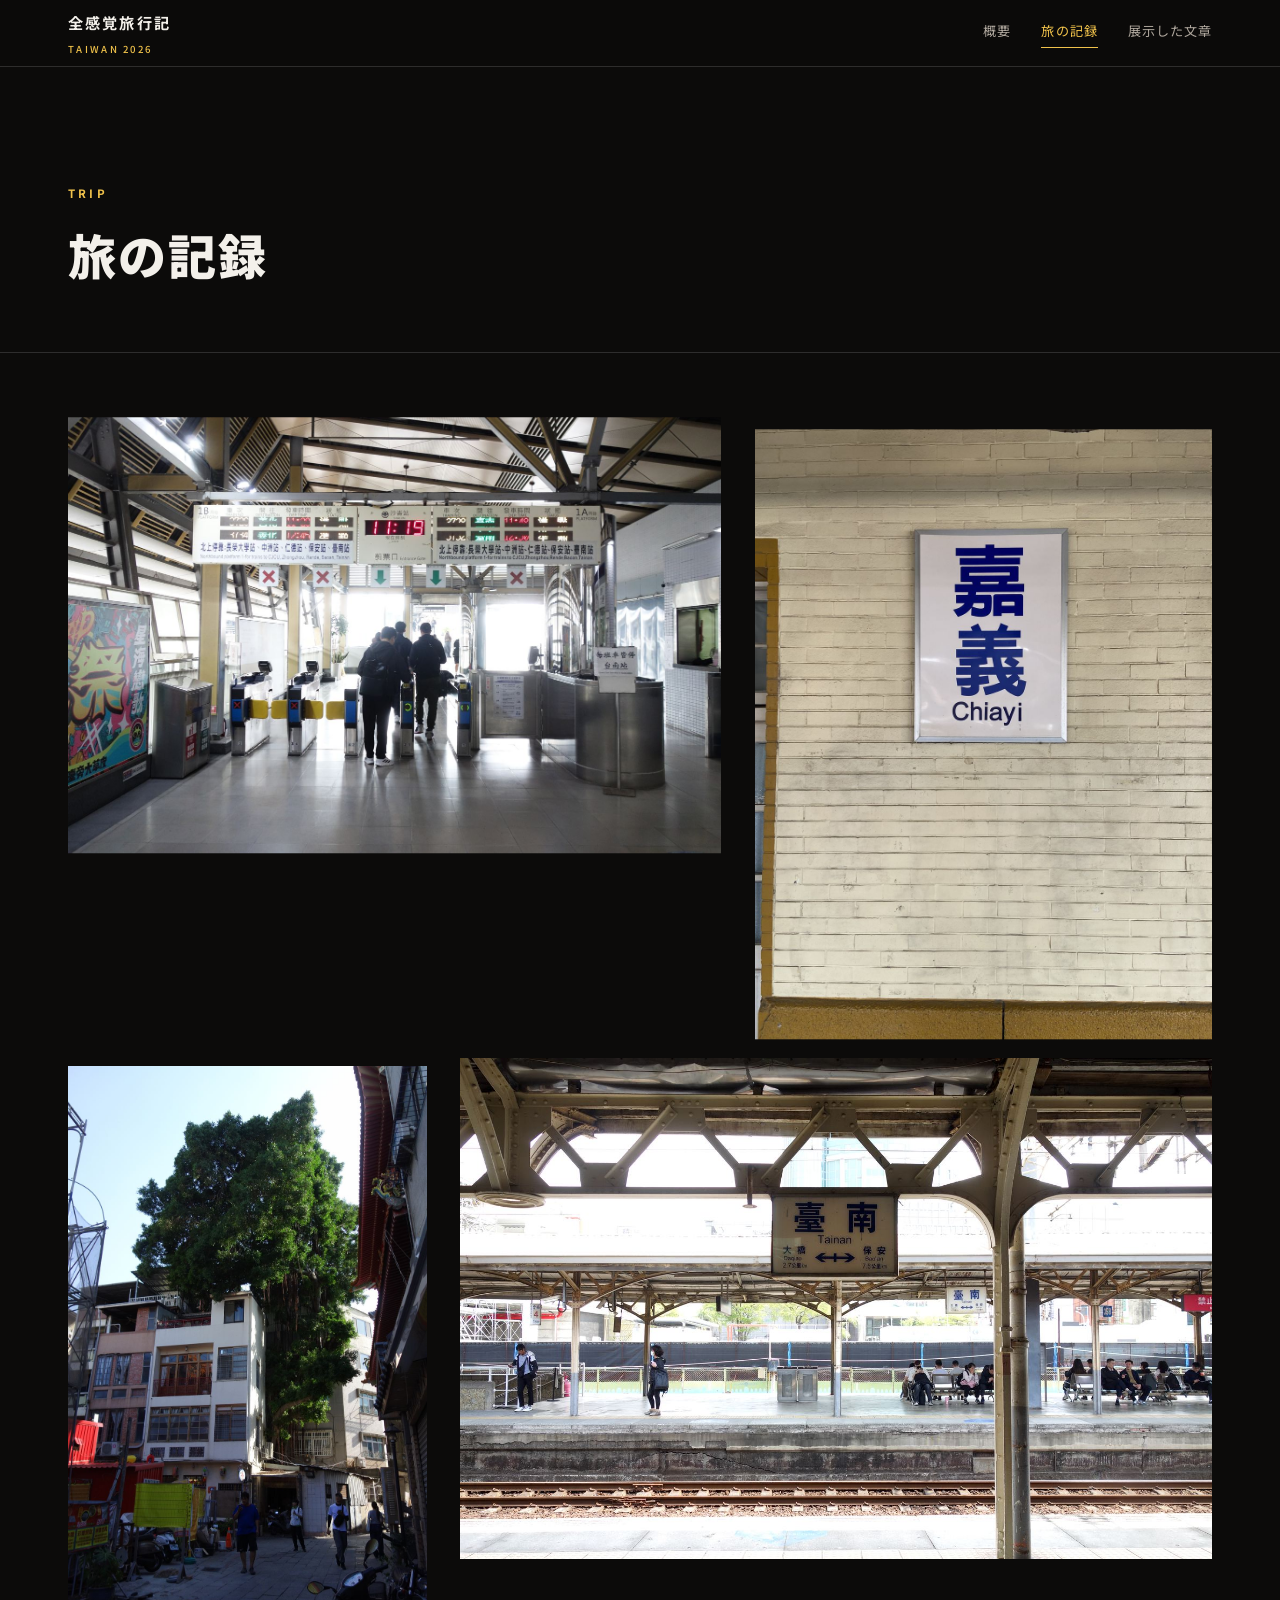
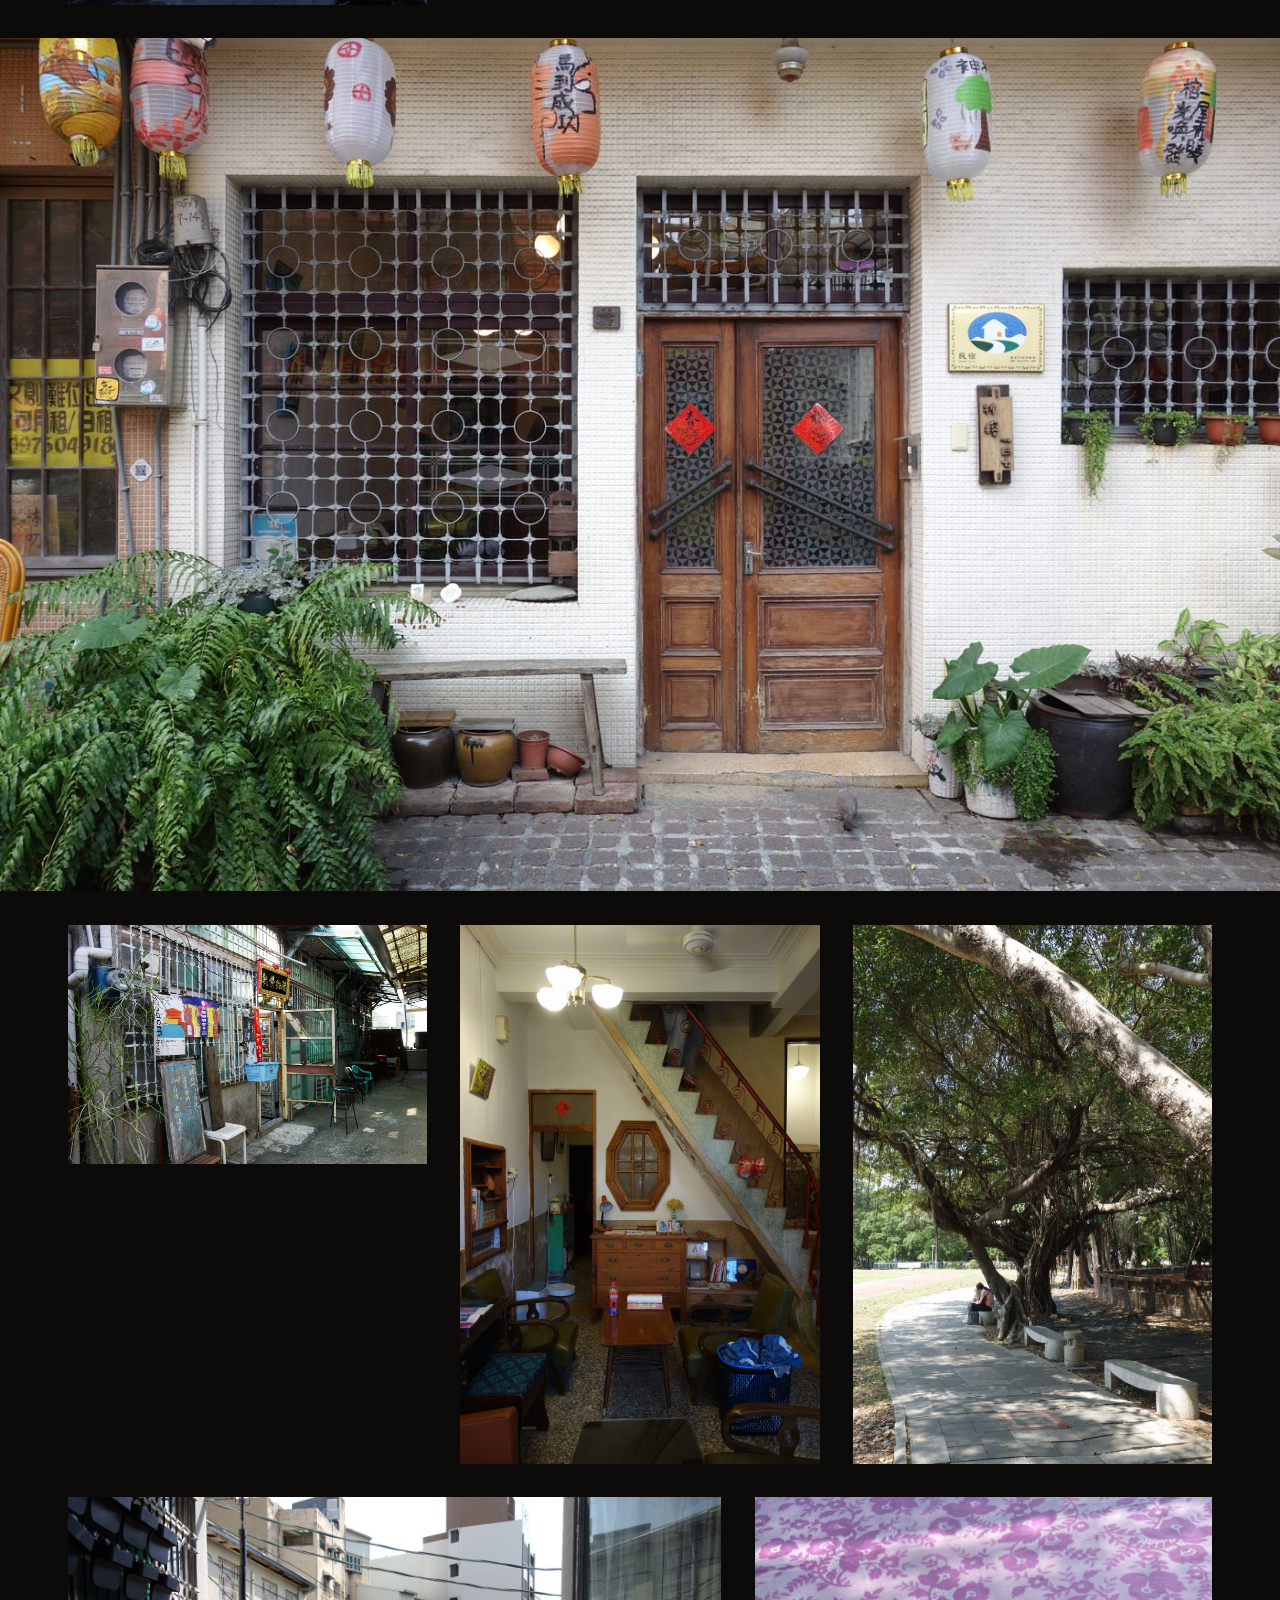
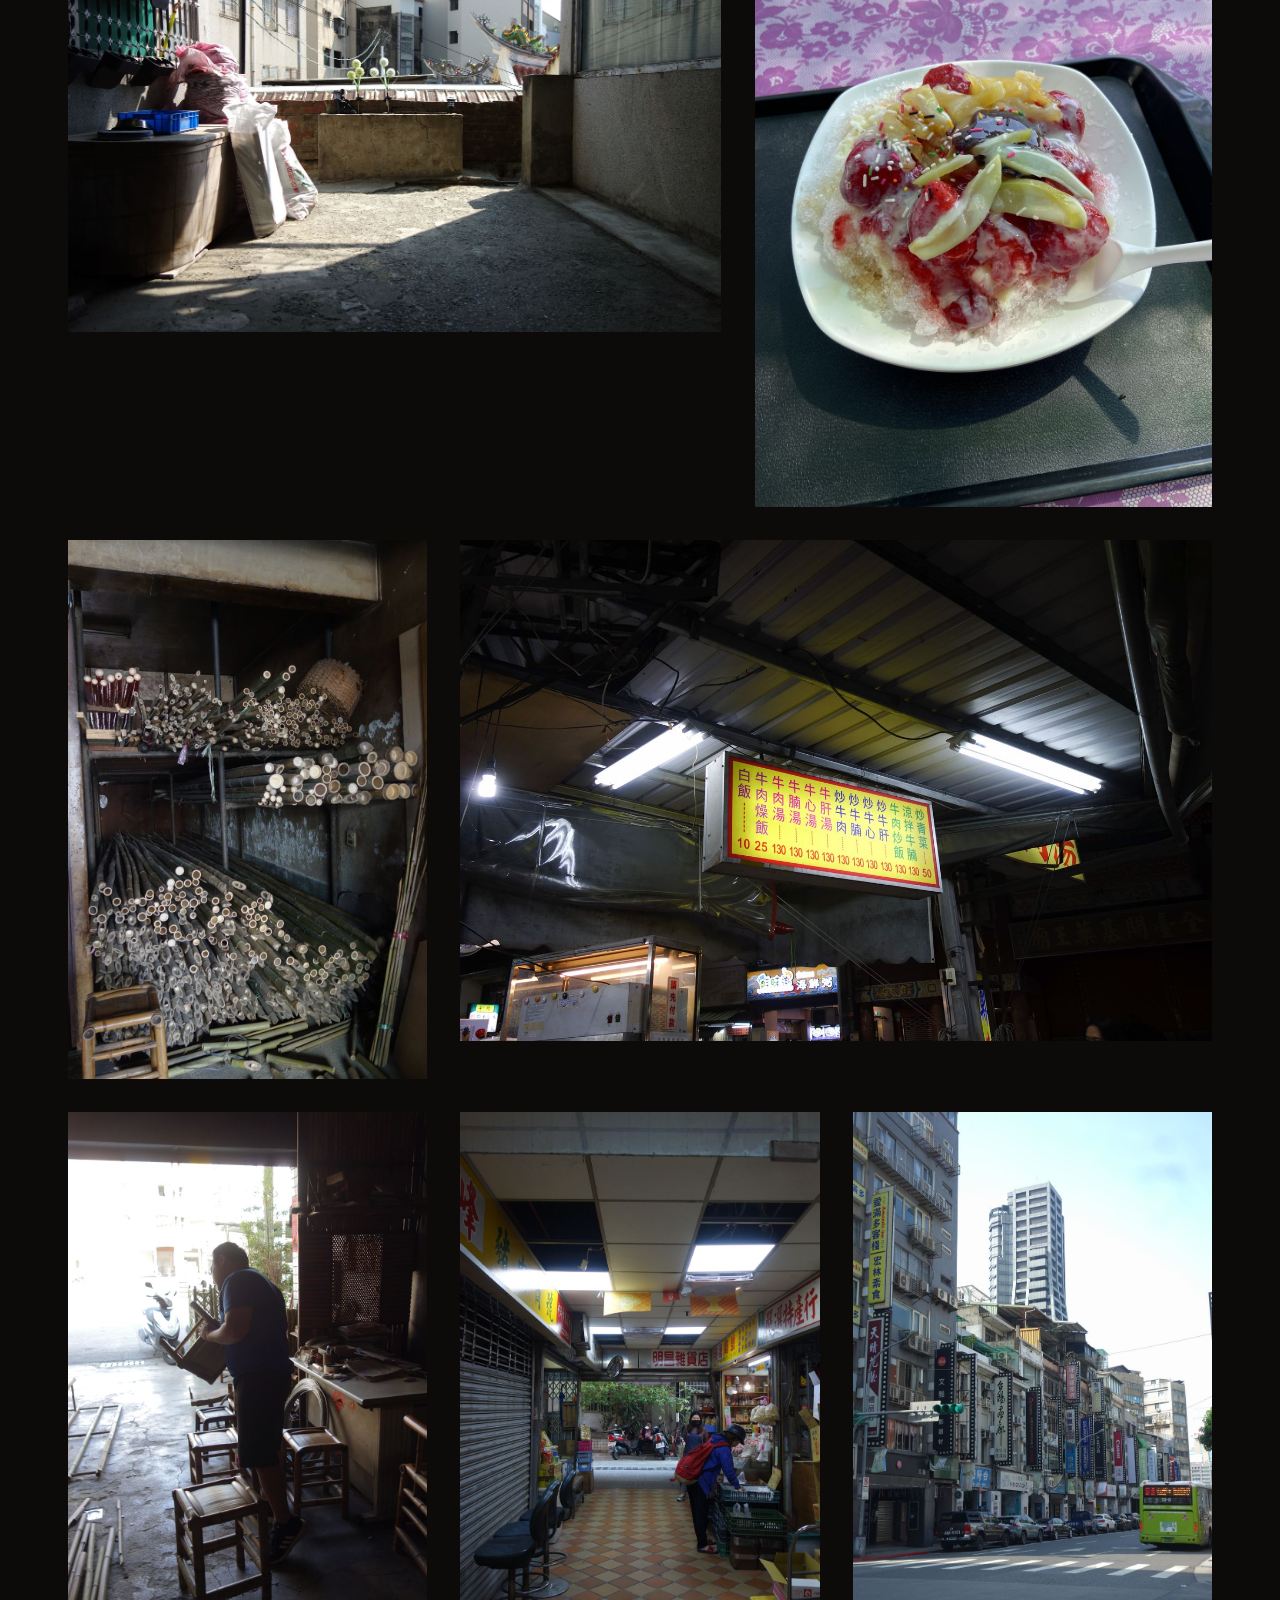
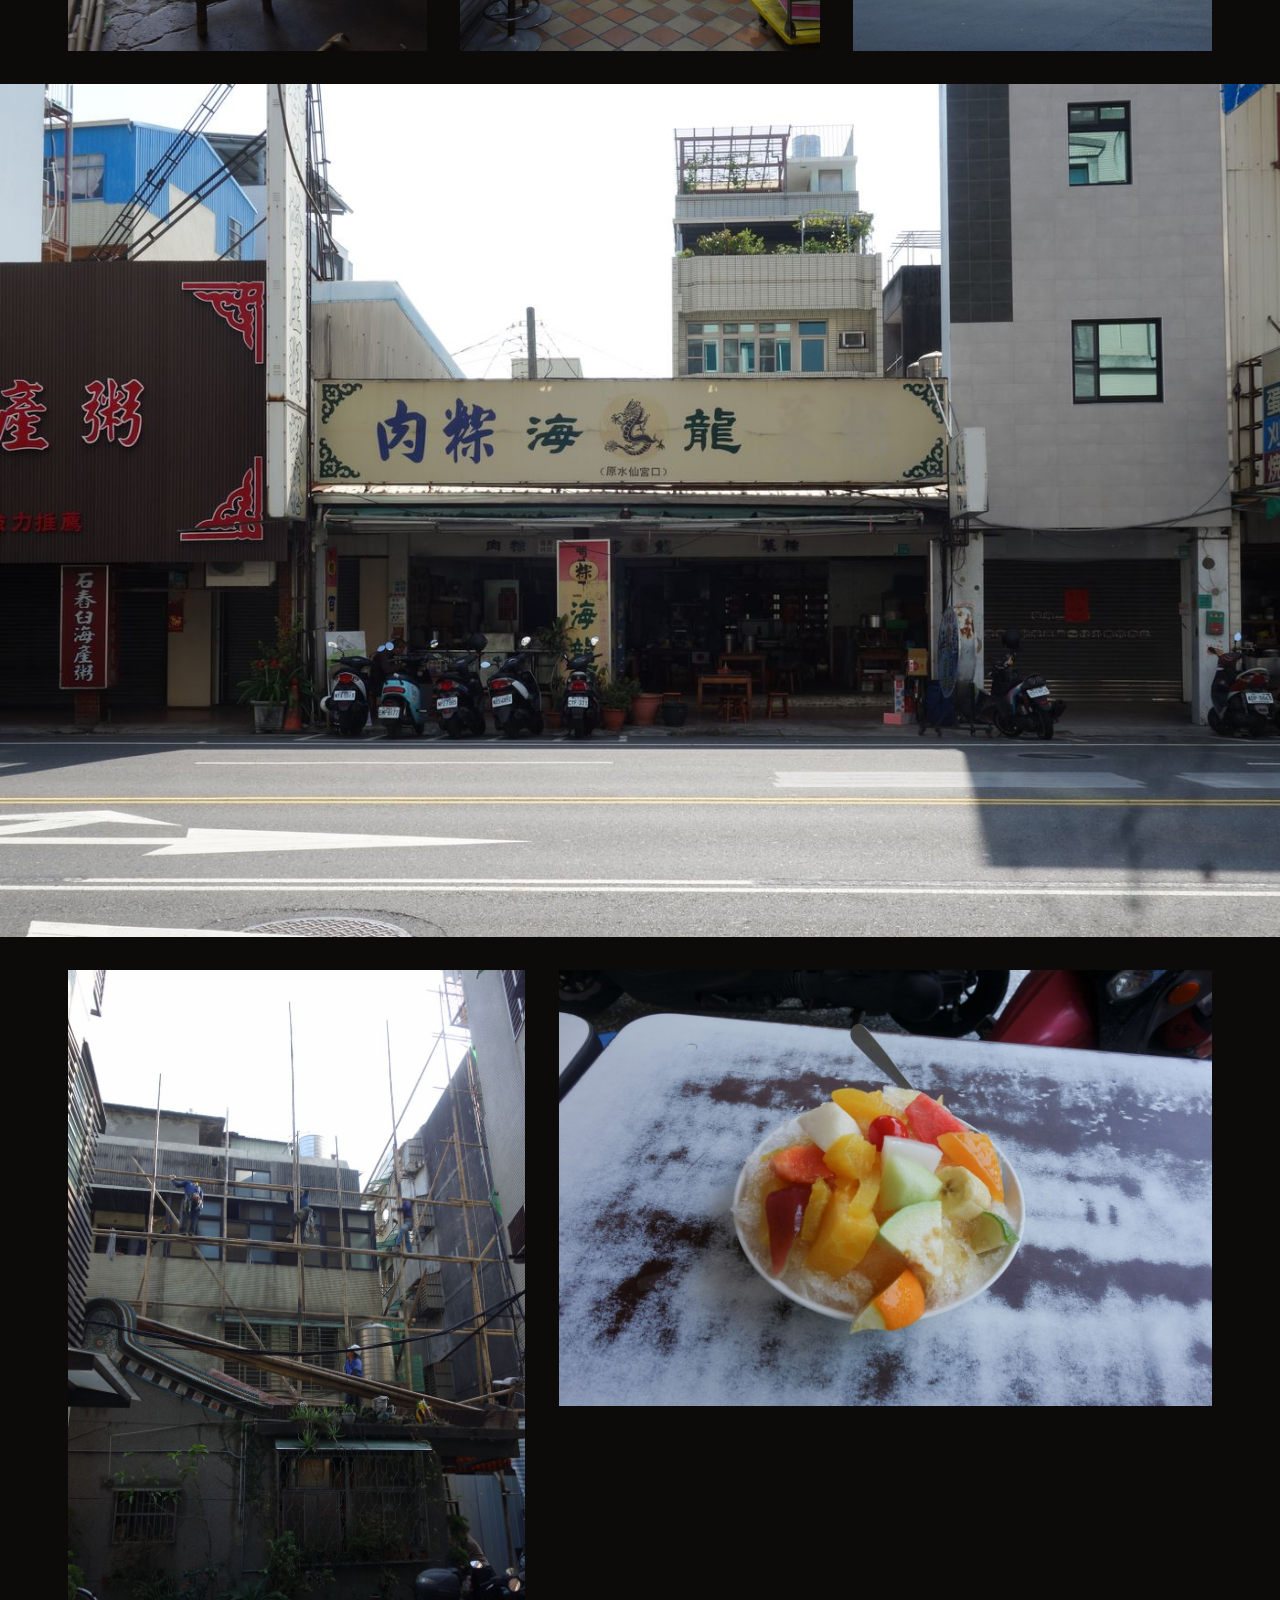
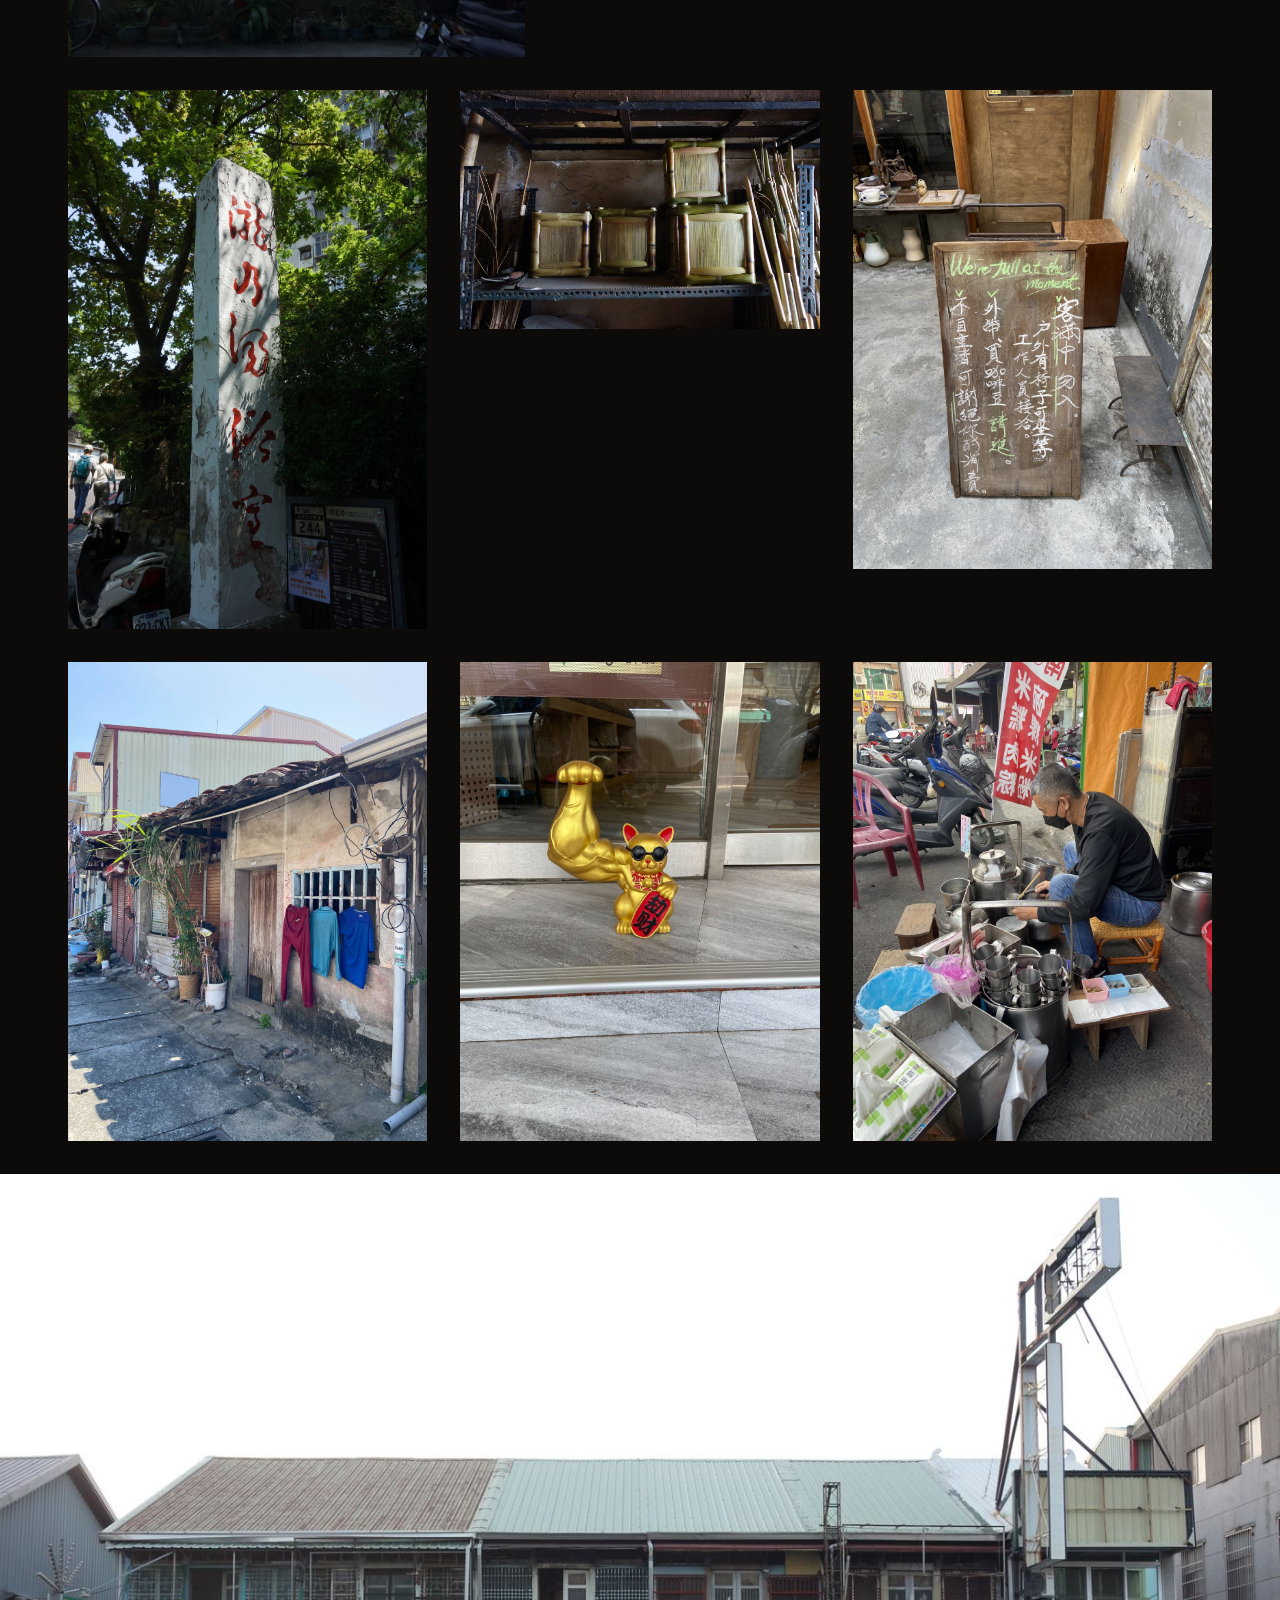
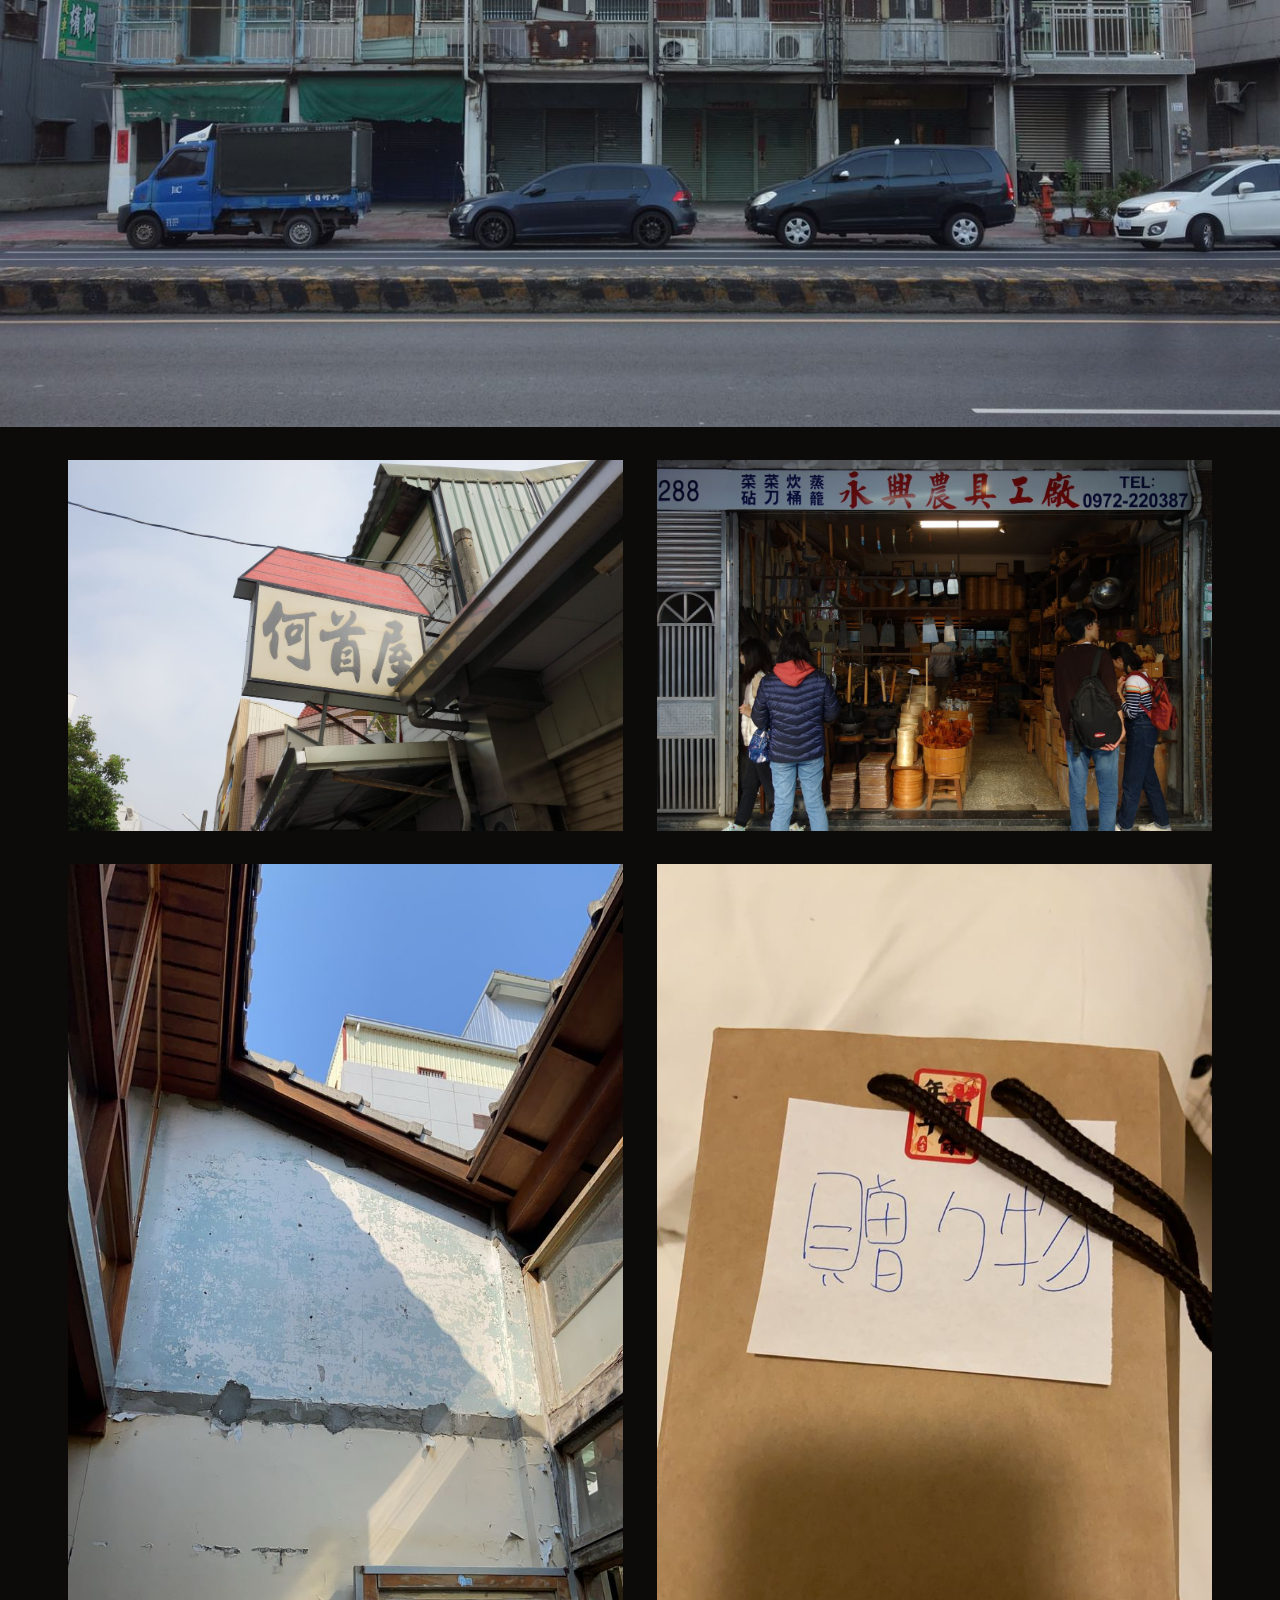
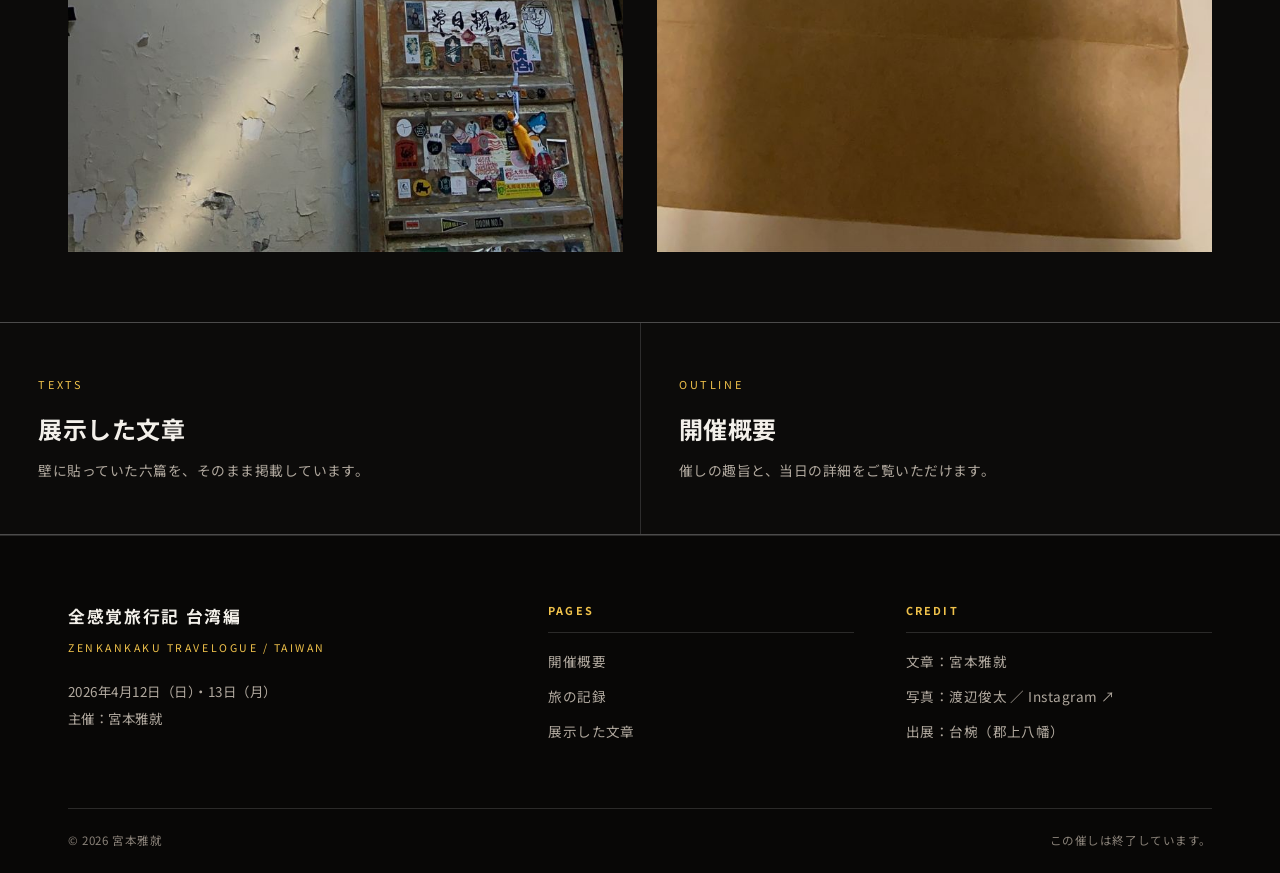
==== commit 3c087331: "Update photo credit with Instagram link" ====
--- a/report.html
+++ b/report.html
@@ -114,7 +114,7 @@
         <p class="ft__ttl">CREDIT</p>
         <ul class="ft__list">
           <li>文章：宮本雅就</li>
-          <li>写真：提供（掲載許可済み）</li>
+          <li>写真：<a href="https://www.instagram.com/shuntaaa.19/" target="_blank" rel="noopener">渡辺俊太 ／ Instagram ↗</a></li>
           <li>出展：台椀（郡上八幡）</li>
         </ul>
       </div>
--- a/style.css
+++ b/style.css
@@ -209,6 +209,35 @@
   .gal-grid figure{ opacity:1; transform:none; transition:none; }
 }
 
+/* ── 当日の写真：横に流れる帯 ─────────────────────────
+   同じ8枚を2組ならべ、半分ぶん動かして先頭に戻す。継ぎ目が出ない。
+   カーソルを載せているあいだは止まる。 */
+.river{
+  overflow:hidden; background:var(--bg2);
+  padding-block:clamp(44px,5.5vw,80px);
+  border-block:1px solid var(--line);
+}
+/* 隙間は gap ではなく各コマの右余白で作る。
+   gap だと最後のコマに余白が付かず、半分ぶん動かしたときに
+   隙間ひとつぶんズレて、一周ごとに小さく飛ぶため。 */
+.lane{
+  display:flex; width:max-content;
+  animation:flow 52s linear infinite;
+}
+.lane:hover{ animation-play-state:paused; }
+@keyframes flow{ from{ transform:translateX(0); } to{ transform:translateX(-50%); } }
+.lane figure{
+  flex:0 0 auto; margin:0 clamp(10px,1.2vw,16px) 0 0;
+  width:clamp(170px,21vw,260px); aspect-ratio:1/1;
+  overflow:hidden; background:var(--bg3);
+}
+.lane img{ display:block; width:100%; height:100%; object-fit:cover; }
+/* 動きを控える設定のときは、流さずに指で送れるようにする */
+@media (prefers-reduced-motion:reduce){
+  .lane{ animation:none; }
+  .river{ overflow-x:auto; padding-inline:clamp(20px,5vw,48px); }
+}
+
 /* ── 開催概要テーブル ─────────────────────────────────── */
 .info{ border-top:1px solid var(--line); }
 .info th,.info td{
@@ -234,6 +263,13 @@
 .exhibitor__yomi{ font-size:.76rem; letter-spacing:.2em; color:var(--red); margin-bottom:1.1rem; }
 .exhibitor__text{ font-size:.94rem; line-height:2.05; color:var(--ink-sub); }
 .exhibitor__menu{ display:flex; flex-wrap:wrap; gap:.5rem; margin-top:1.4rem; }
+.exhibitor__ig{
+  display:inline-block; margin-top:1.5rem;
+  font-size:.8rem; letter-spacing:.06em; color:var(--yellow); text-decoration:none;
+  padding-bottom:.25rem; border-bottom:1px solid rgba(240,194,75,.4);
+  transition:border-color .25s var(--ease);
+}
+.exhibitor__ig:hover{ border-bottom-color:var(--yellow); }
 .exhibitor__menu li{
   font-size:.8rem; letter-spacing:.06em; padding:.4rem 1rem;
   border:1px solid var(--line-2); color:var(--ink);
